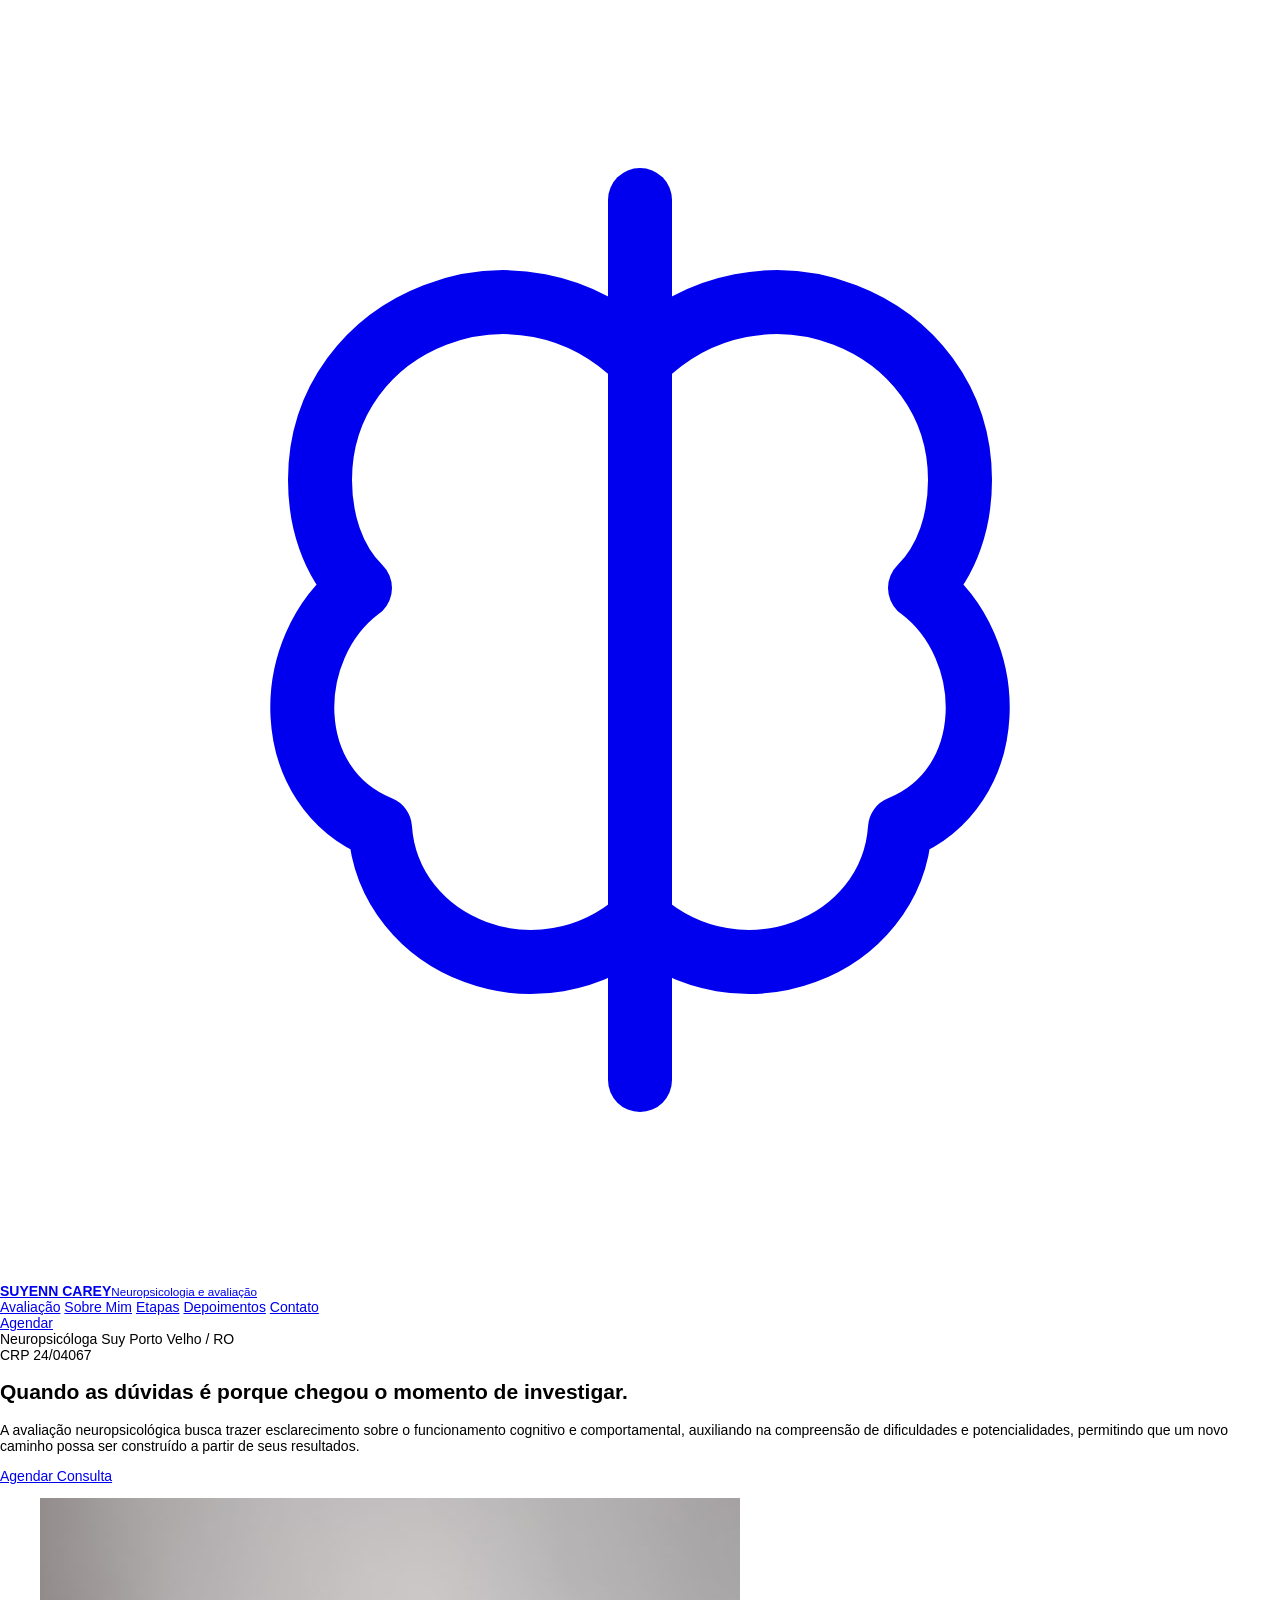
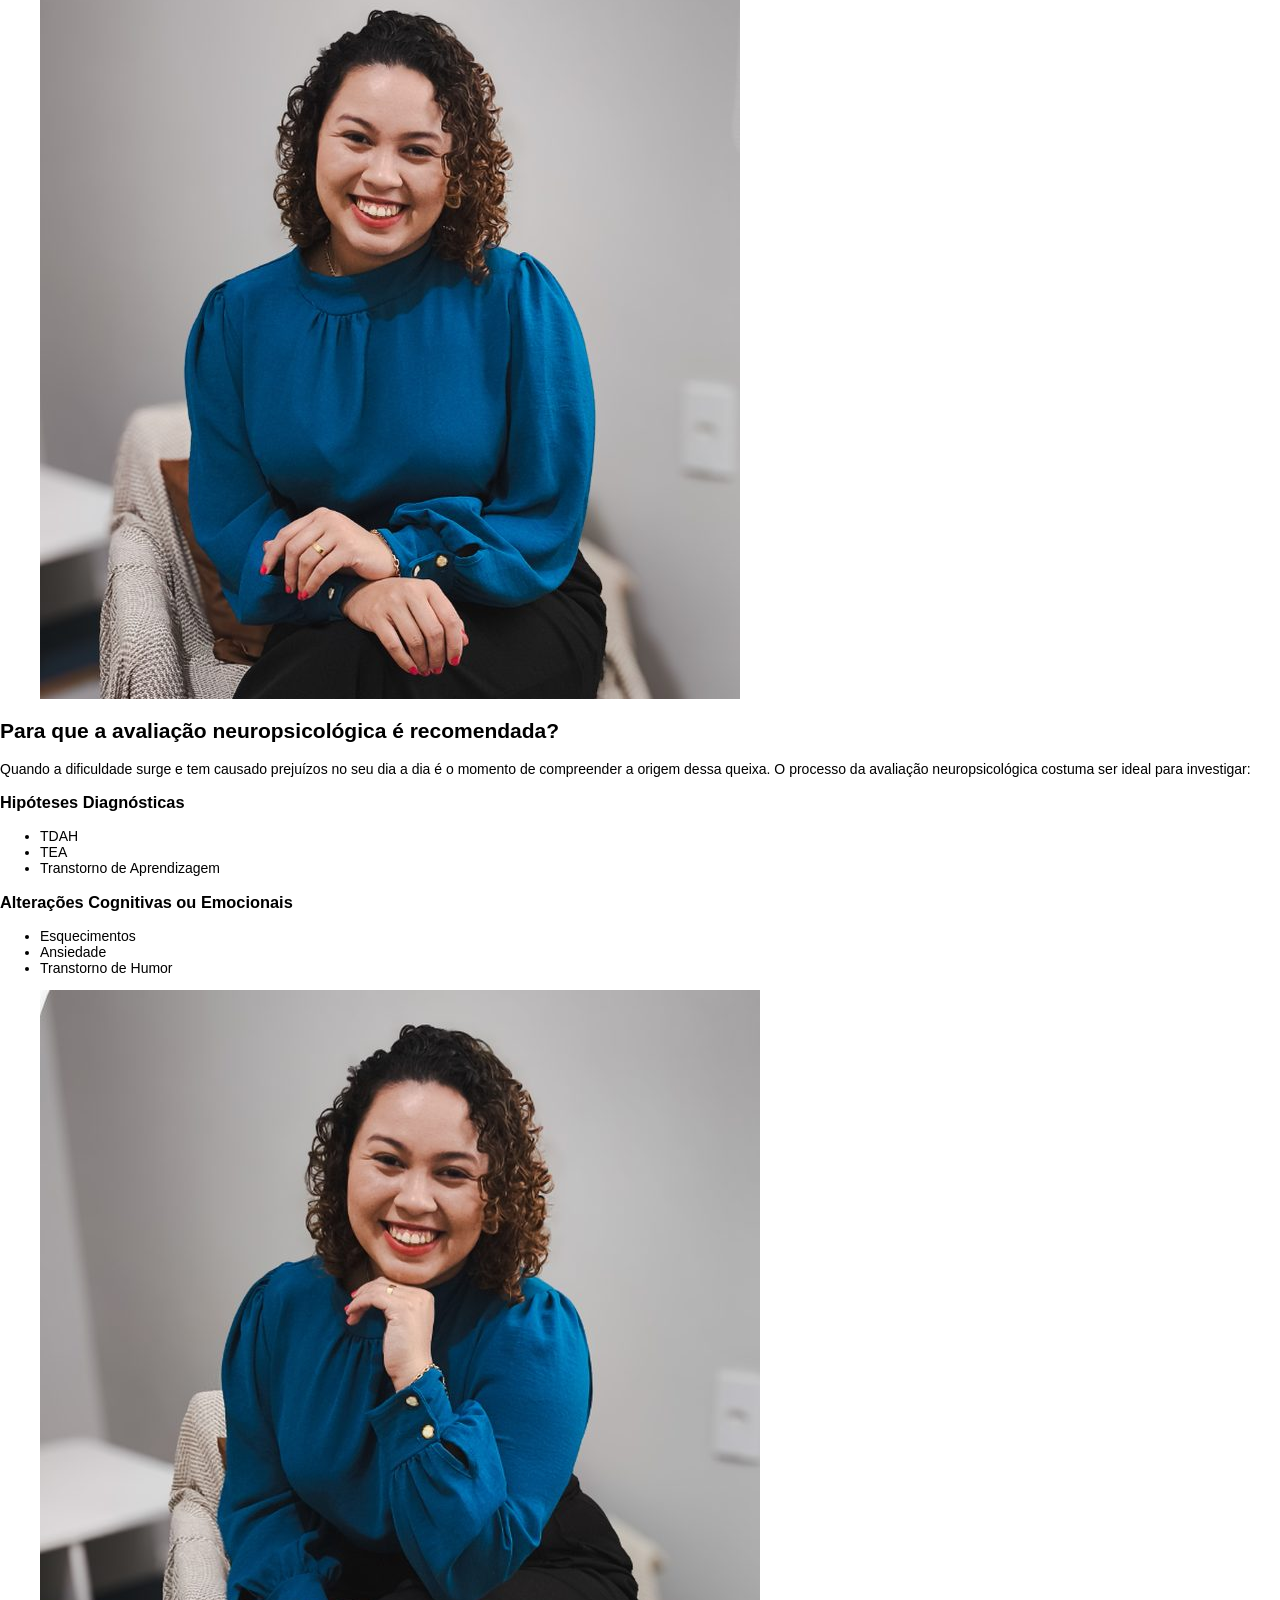
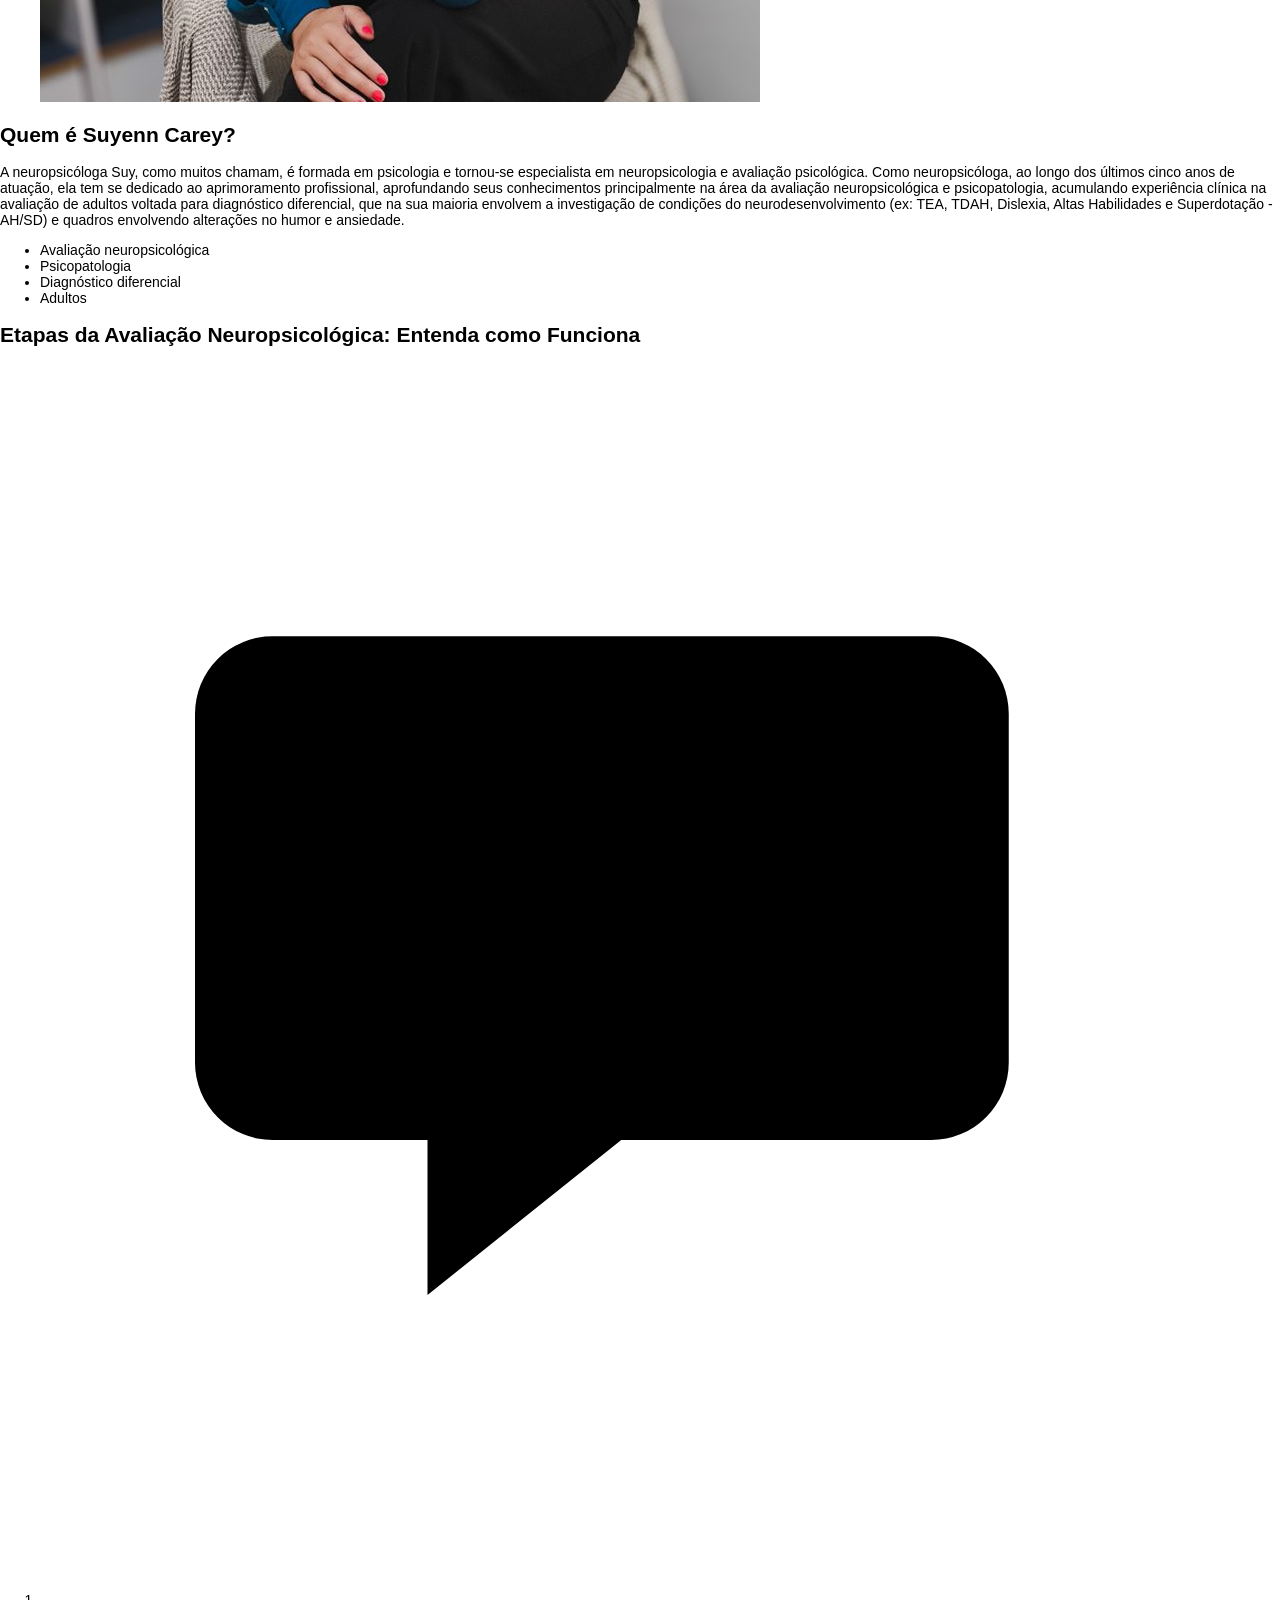
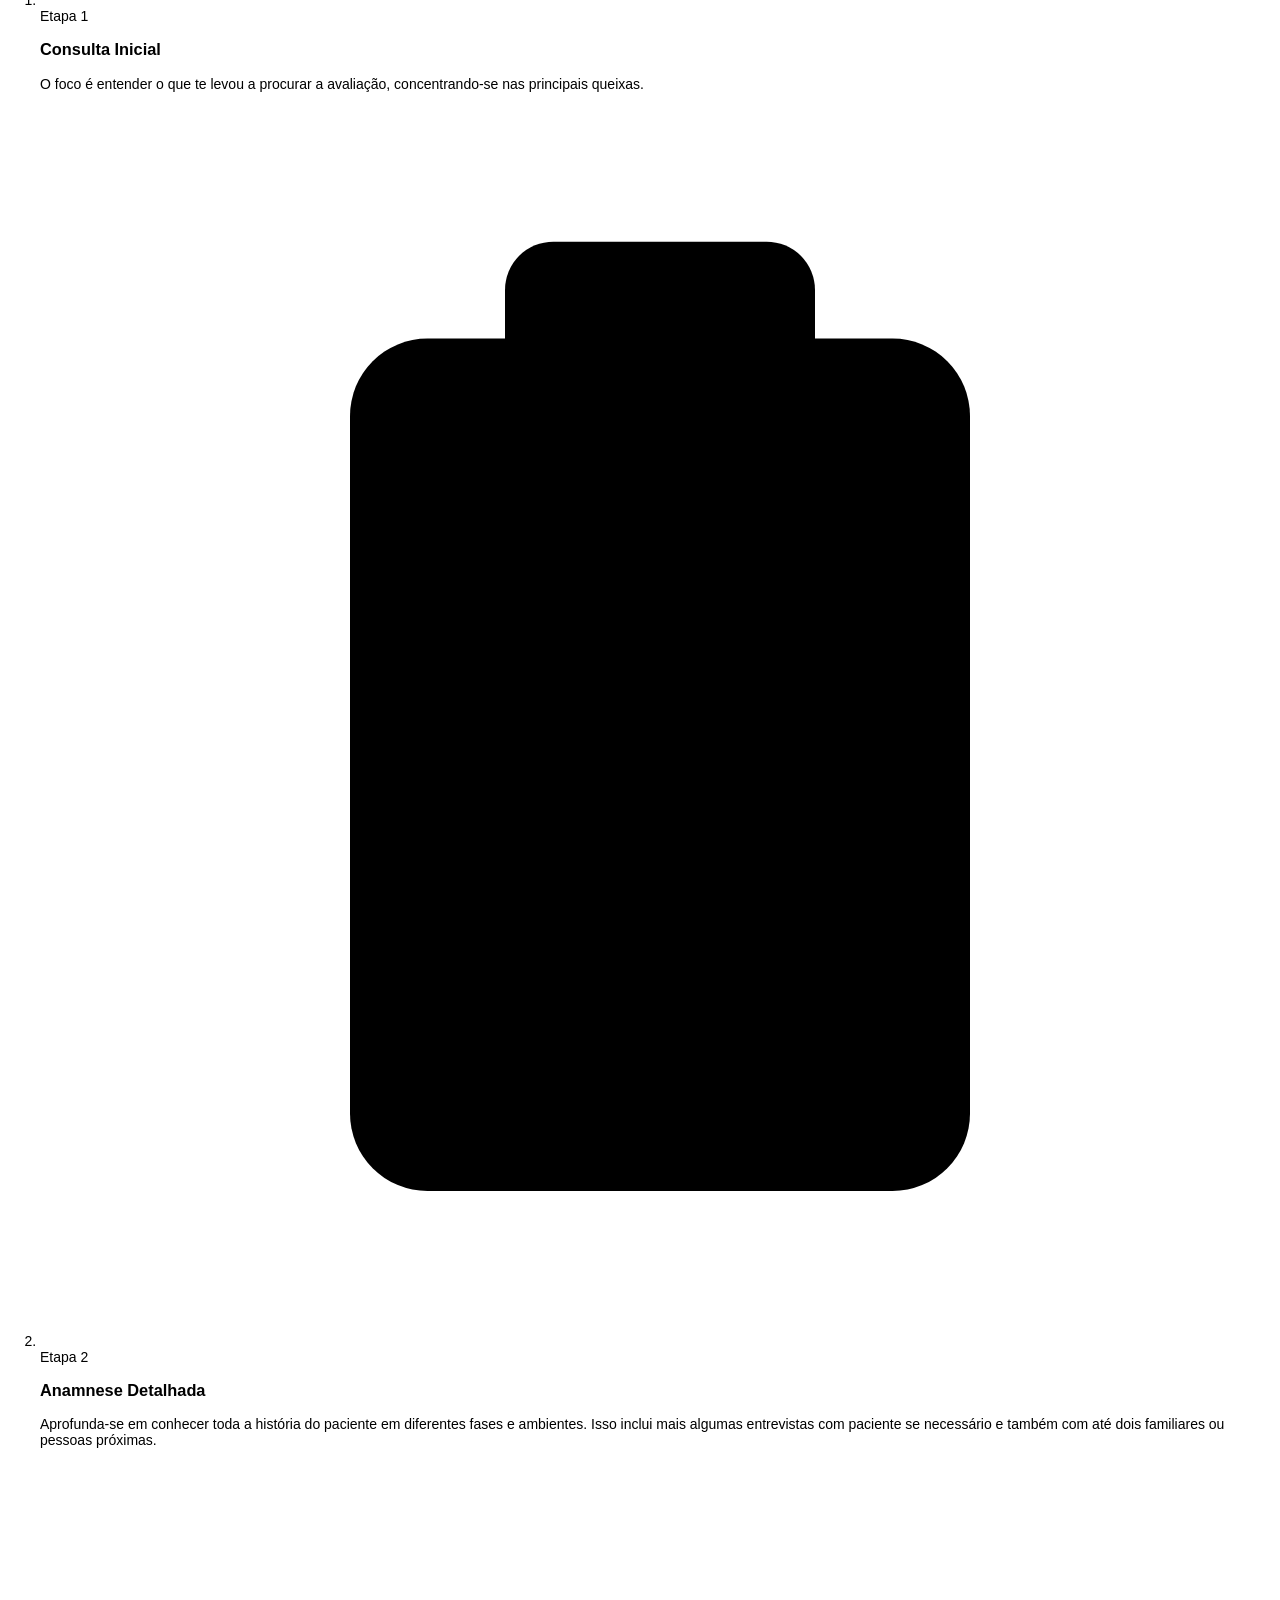
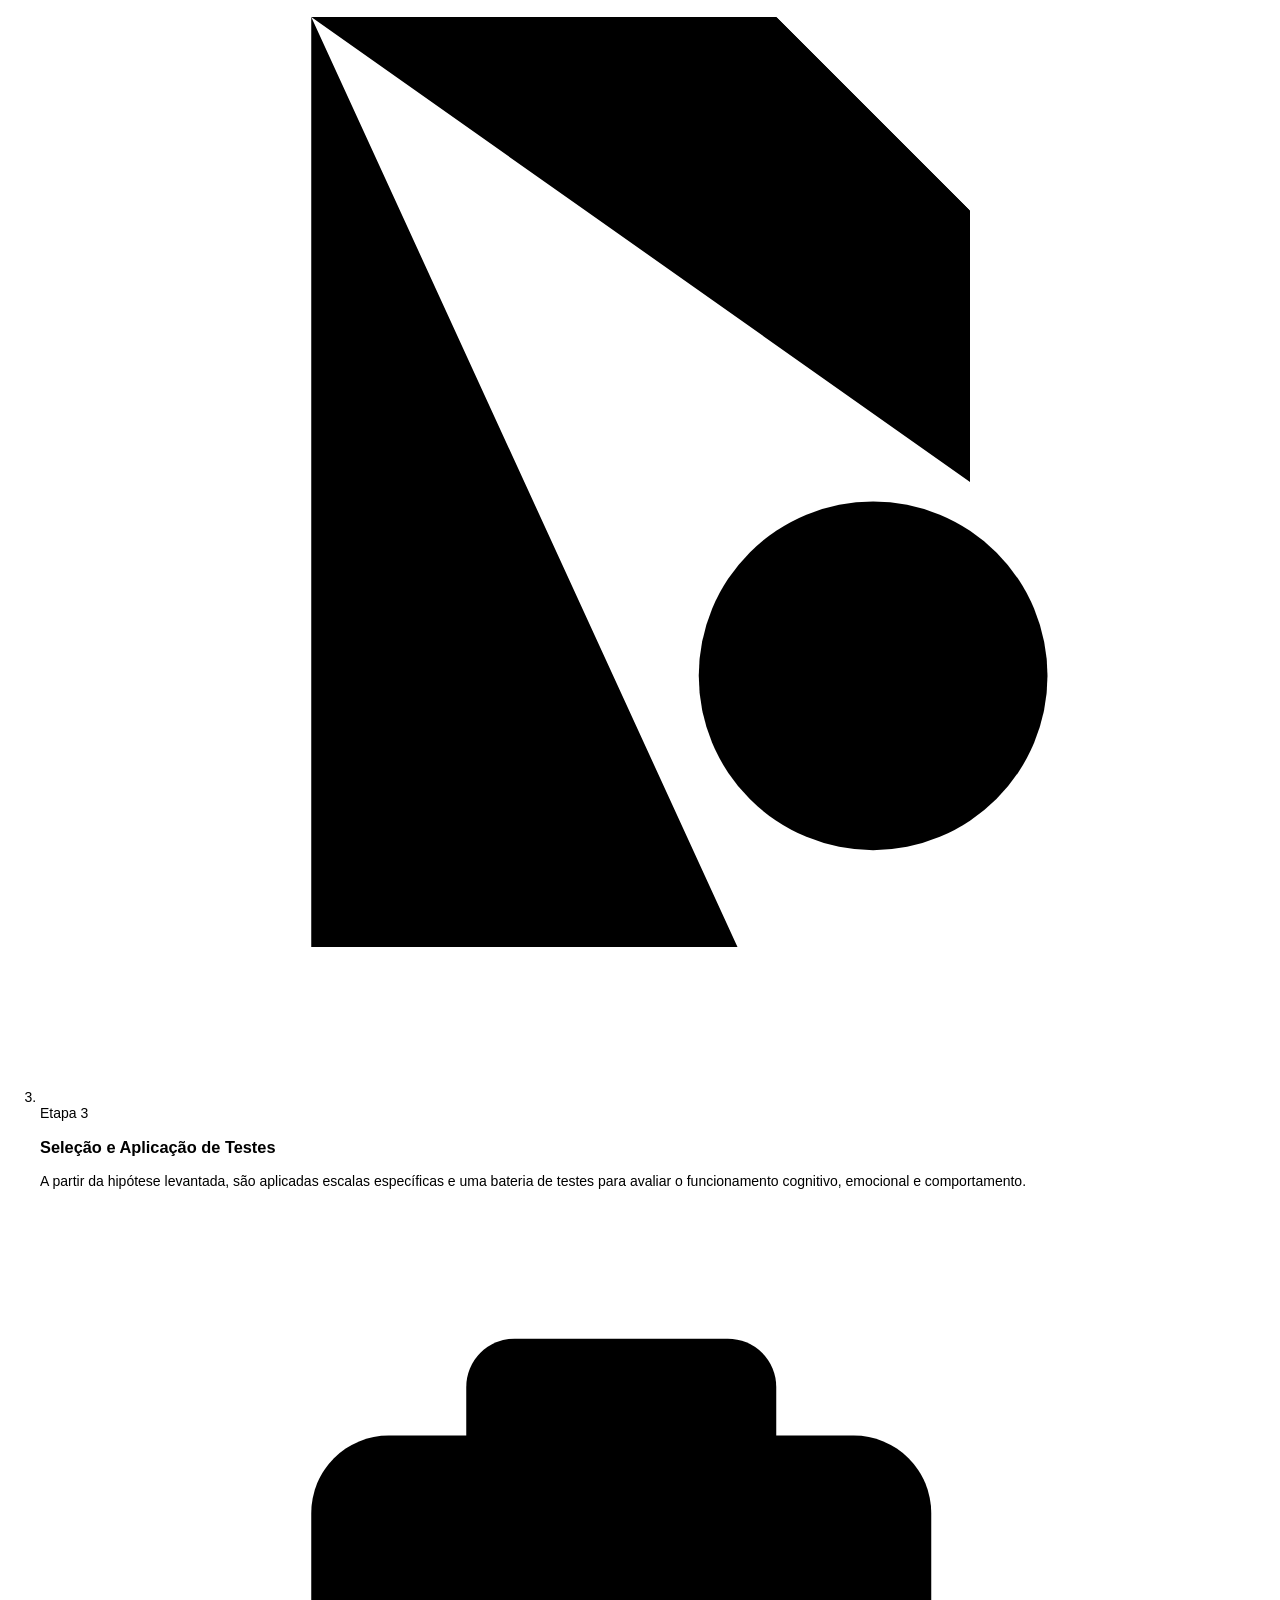
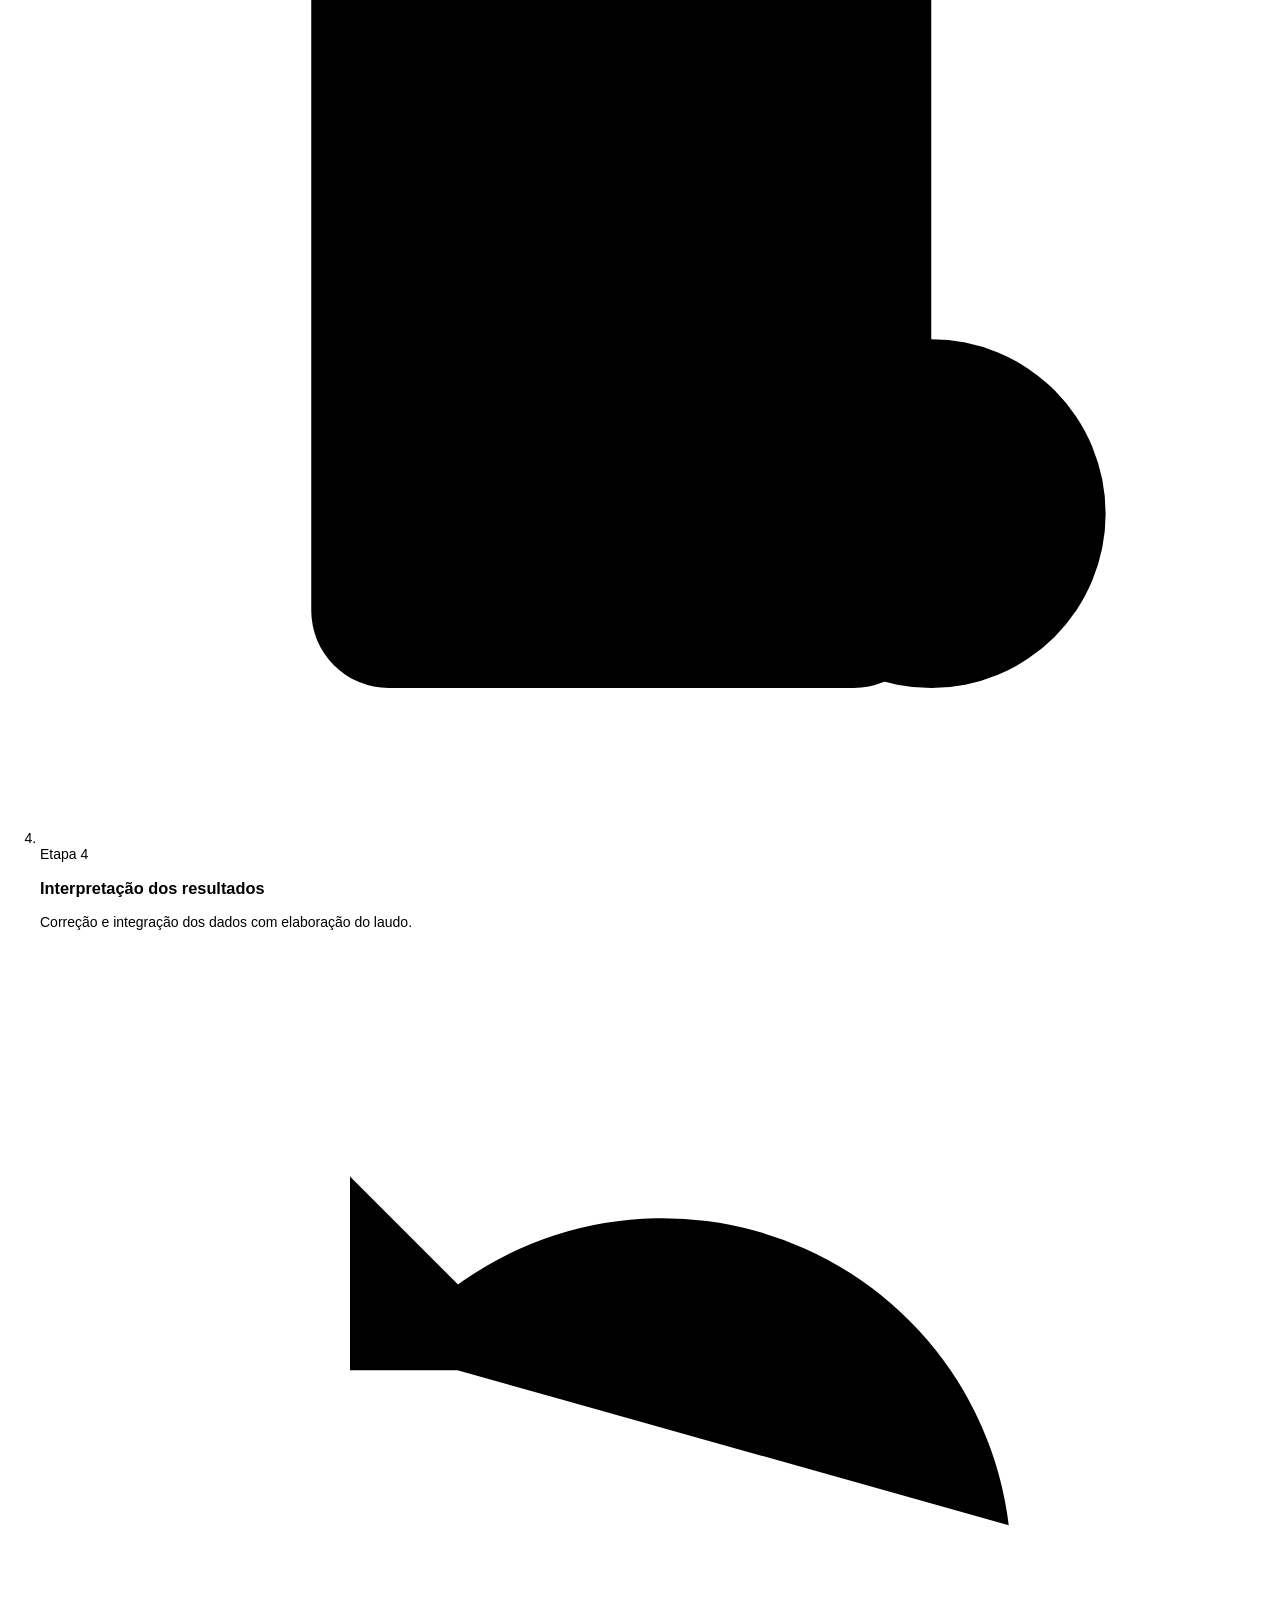
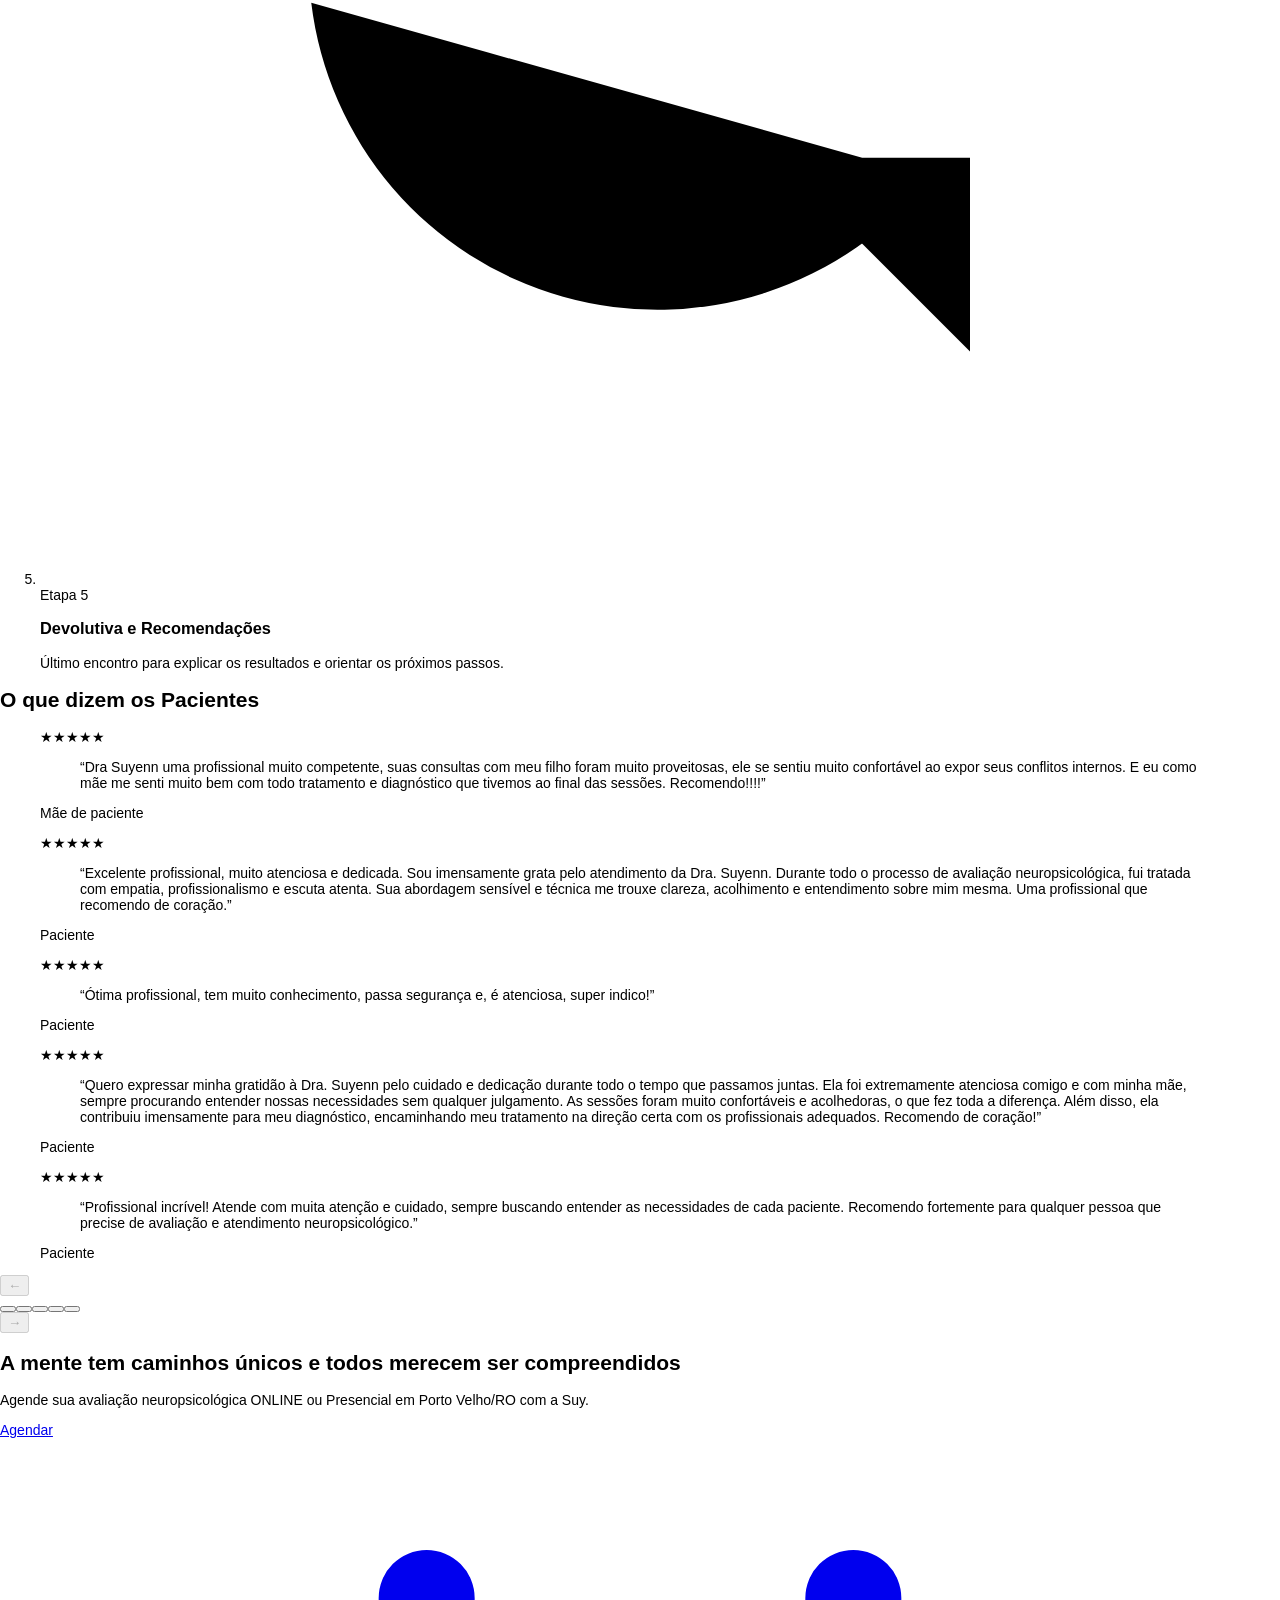
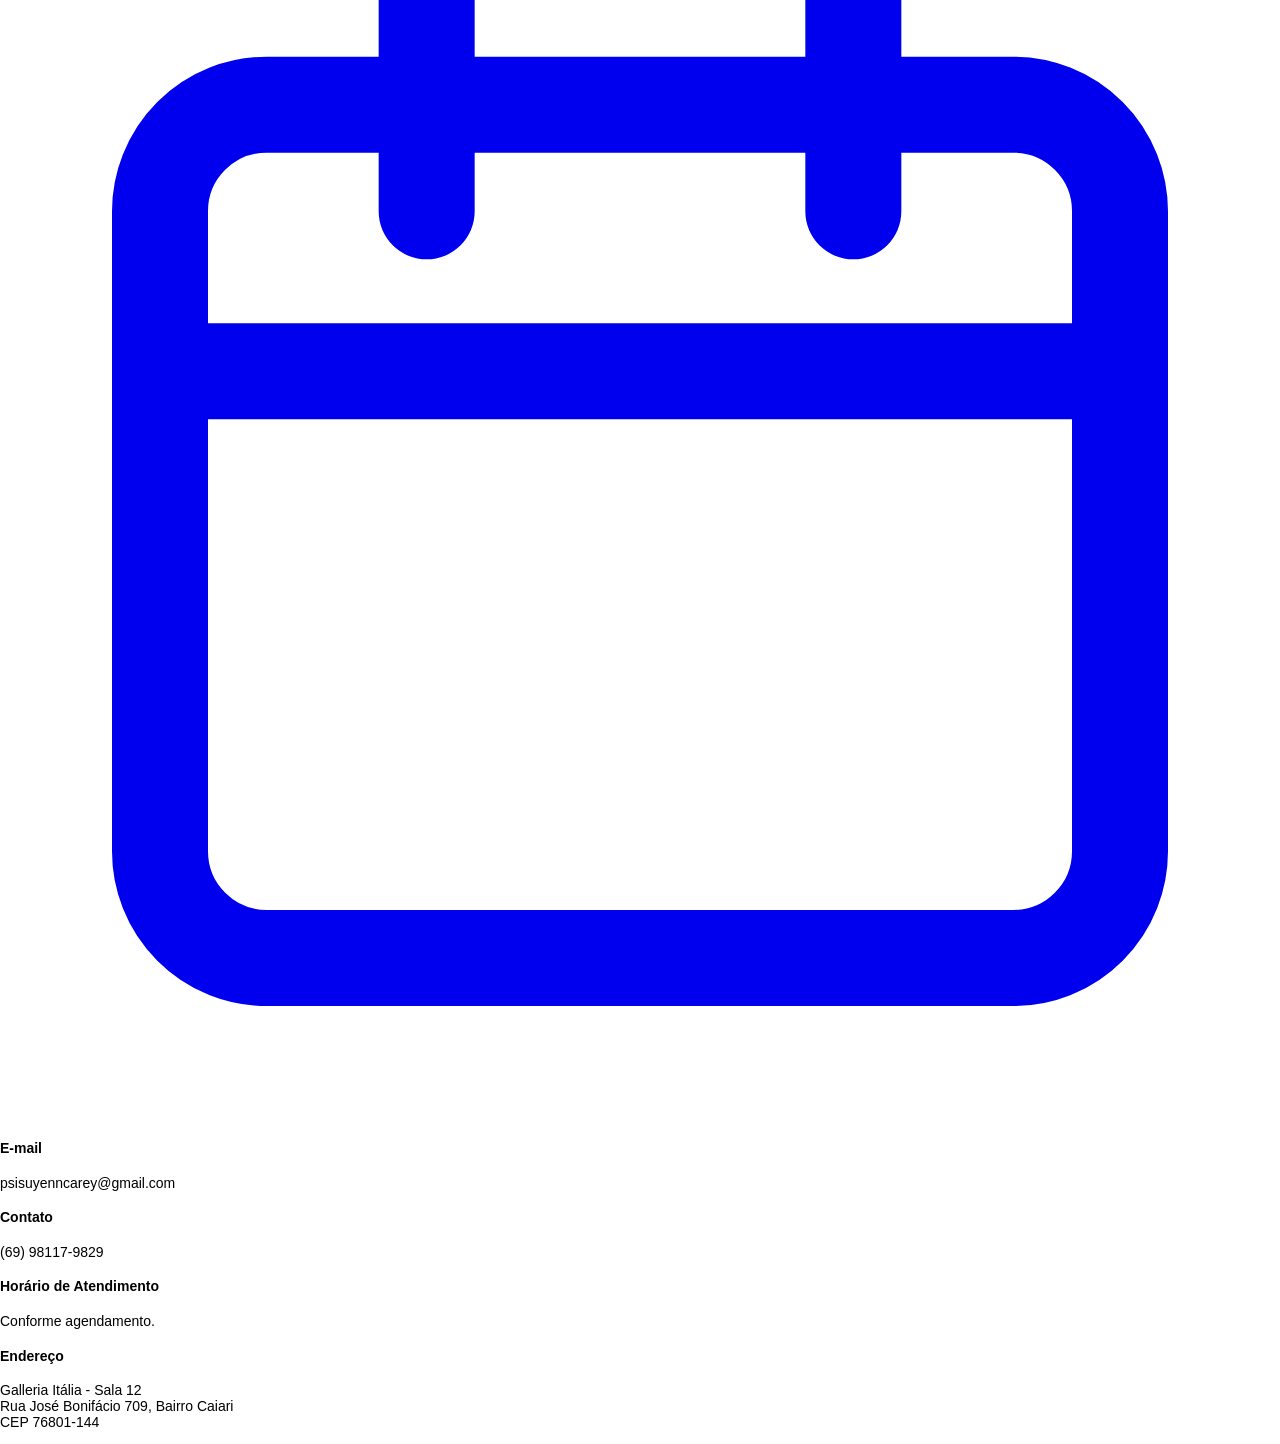
==== index.html @ 4f22e113 "agr vai" ====
<!doctype html><html><head><meta charset=utf8><meta name=viewport content="width=device-width,initial-scale=1,viewport-fit=cover"><style>:root{color-scheme:light;box-sizing:border-box;padding-top:env(safe-area-inset-top,0px);padding-bottom:env(safe-area-inset-bottom,0px)}html{scroll-padding-top:env(safe-area-inset-top,0px)}body{margin:0;padding:0;font:14px -apple-system,BlinkMacSystemFont,sans-serif;background:#fff;color:#000}img{max-width:100%}[hidden]:not([hidden=until-found i]){display:none!important}</style></head><body>
<title>Suyenn Carey Neuropsicologia</title>
<meta name="claude:viewport-fit-sides" content="cover">
<link rel="preconnect" href="https://fonts.googleapis.com">
<link rel="preconnect" href="https://fonts.gstatic.com" crossorigin>
<link href="https://fonts.googleapis.com/css2?family=Cormorant+Garamond:wght@300;400;500&family=Nunito:wght@400;600;700&display=swap" rel="stylesheet">
<link rel="stylesheet" href="style.css">

<header class="top">
  <div class="wrap">
    <a class="brand" href="#inicio" aria-label="Suyenn Carey, início">
      <svg viewBox="0 0 32 32" fill="none" stroke="currentColor" stroke-width="1.6" stroke-linecap="round" stroke-linejoin="round" aria-hidden="true"><path d="M16 5v22"/><path d="M16 9c-3-3-8-1-8 3 0 1 .3 2 1 2.700-2 1.500-2 5 .5 6 .2 3 4 4.500 6.500 2.300"/><path d="M16 9c3-3 8-1 8 3 0 1-.3 2-1 2.700 2 1.500 2 5-.5 6-.2 3-4 4.500-6.500 2.300"/></svg>
      <span><b>SUYENN CAREY</b><small>Neuropsicologia e avaliação</small></span>
    </a>
    <nav class="links" aria-label="Seções">
      <a href="#recomendada">Avaliação</a>
      <a href="#sobre">Sobre Mim</a>
      <a href="#etapas">Etapas</a>
      <a href="#depoimentos">Depoimentos</a>
      <a href="#contato">Contato</a>
    </nav>
    <a class="btn" data-whats href="#contato" target="_blank" rel="noopener">Agendar</a>
  </div>
</header>

<main>
  <section class="hero" id="inicio">
    <div class="wrap">
      <div>
        <div class="eyebrow">Neuropsicóloga Suy <i></i> Porto Velho / RO</div>
        <div class="crp">CRP 24/04067</div>
        <h1>Quando as dúvidas é porque chegou o momento de investigar.</h1>
        <p class="lead">A avaliação neuropsicológica busca trazer esclarecimento sobre o funcionamento cognitivo e comportamental, auxiliando na compreensão de dificuldades e potencialidades, permitindo que um novo caminho possa ser construído a partir de seus resultados.</p>
        <a class="btn" data-whats href="#contato" target="_blank" rel="noopener">Agendar Consulta</a>
      </div>
      <figure><img src="[data-uri]" alt="Suyenn Carey, neuropsicóloga, sorrindo sentada em uma poltrona" width="700" height="801"></figure>
    </div>
  </section>

  <section class="band rec" id="recomendada">
    <div class="wrap">
      <h2 class="sec-title">Para que a avaliação neuropsicológica é recomendada?</h2>
      <p class="sec-sub">Quando a dificuldade surge e tem causado prejuízos no seu dia a dia é o momento de compreender a origem dessa queixa. O processo da avaliação neuropsicológica costuma ser ideal para investigar:</p>
      <div class="groups">
        <div class="group">
          <h3>Hipóteses Diagnósticas</h3>
          <ul class="chips"><li>TDAH</li><li>TEA</li><li>Transtorno de Aprendizagem</li></ul>
        </div>
        <div class="group">
          <h3>Alterações Cognitivas ou Emocionais</h3>
          <ul class="chips"><li>Esquecimentos</li><li>Ansiedade</li><li>Transtorno de Humor</li></ul>
        </div>
      </div>
    </div>
  </section>

  <section class="band sobre" id="sobre">
    <div class="wrap">
      <figure><img src="[data-uri]" alt="Suyenn Carey sentada, com a mão apoiada no queixo" width="720" height="712" loading="lazy"></figure>
      <div>
        <h2>Quem é Suyenn Carey?</h2>
        <p>A neuropsicóloga Suy, como muitos chamam, é formada em psicologia e tornou-se especialista em neuropsicologia e avaliação psicológica. Como neuropsicóloga, ao longo dos últimos cinco anos de atuação, ela tem se dedicado ao aprimoramento profissional, aprofundando seus conhecimentos principalmente na área da avaliação neuropsicológica e psicopatologia, acumulando experiência clínica na avaliação de adultos voltada para diagnóstico diferencial, que na sua maioria envolvem a investigação de condições do neurodesenvolvimento (ex: TEA, TDAH, Dislexia, Altas Habilidades e Superdotação - AH/SD) e quadros envolvendo alterações no humor e ansiedade.</p>
        <ul class="tags" aria-label="Áreas de atuação"><li>Avaliação neuropsicológica</li><li>Psicopatologia</li><li>Diagnóstico diferencial</li><li>Adultos</li></ul>
      </div>
    </div>
  </section>

  <section class="band etapas" id="etapas">
    <div class="wrap center">
      <h2 class="sec-title">Etapas da Avaliação Neuropsicológica: Entenda como Funciona</h2>
      <ol class="steps">
        <li class="step"><div class="tile"><svg viewBox="0 0 64 64" aria-hidden="true"><path d="M8 14h34a4 4 0 0 1 4 4v18a4 4 0 0 1-4 4H26l-10 8v-8H8a4 4 0 0 1-4-4V18a4 4 0 0 1 4-4z" transform="translate(4 0)"/><path d="M20 24h22M20 31h14"/></svg></div><span class="n">Etapa 1</span><h3>Consulta Inicial</h3><p>O foco é entender o que te levou a procurar a avaliação, concentrando-se nas principais queixas.</p></li>
        <li class="step"><div class="tile"><svg viewBox="0 0 64 64" aria-hidden="true"><rect x="16" y="12" width="32" height="44" rx="4"/><rect x="24" y="7" width="16" height="9" rx="2.500"/><path d="M32 24v10M27 29h10M22 43h20M22 49h13"/></svg></div><span class="n">Etapa 2</span><h3>Anamnese Detalhada</h3><p>Aprofunda-se em conhecer toda a história do paciente em diferentes fases e ambientes. Isso inclui mais algumas entrevistas com paciente se necessário e também com até dois familiares ou pessoas próximas.</p></li>
        <li class="step"><div class="tile"><svg viewBox="0 0 64 64" aria-hidden="true"><path d="M14 8h24l10 10v14M14 8v48h22"/><path d="M38 8v10h10M21 22h8M21 31h6M21 40h6"/><circle cx="43" cy="42" r="9"/><path d="M39 42l3 3 5-6M50 49l7 7"/></svg></div><span class="n">Etapa 3</span><h3>Seleção e Aplicação de Testes</h3><p>A partir da hipótese levantada, são aplicadas escalas específicas e uma bateria de testes para avaliar o funcionamento cognitivo, emocional e comportamento.</p></li>
        <li class="step"><div class="tile"><svg viewBox="0 0 64 64" aria-hidden="true"><rect x="14" y="12" width="32" height="44" rx="4"/><rect x="22" y="7" width="16" height="9" rx="2.500"/><path d="M21 27h18M21 34h18M21 41h9"/><circle cx="46" cy="47" r="9" style="fill: var(--bg)"/><path d="M42 47l3 3 5-6"/></svg></div><span class="n">Etapa 4</span><h3>Interpretação dos resultados</h3><p>Correção e integração dos dados com elaboração do laudo.</p></li>
        <li class="step"><div class="tile"><svg viewBox="0 0 64 64" aria-hidden="true"><path d="M50 30a18 18 0 0 0-32-9M16 12v10h10M14 34a18 18 0 0 0 32 9M48 52V42H38"/></svg></div><span class="n">Etapa 5</span><h3>Devolutiva e Recomendações</h3><p>Último encontro para explicar os resultados e orientar os próximos passos.</p></li>
      </ol>
    </div>
  </section>

  <section class="band dep" id="depoimentos">
    <div class="wrap center">
      <h2 class="sec-title">O que dizem os Pacientes</h2>
      <div class="viewport"><div class="quotes" id="quotes" tabindex="0" aria-label="Depoimentos, deslize para o lado">
        <figure class="card"><div class="stars" aria-label="5 estrelas">★★★★★</div><blockquote>“Dra Suyenn uma profissional muito competente, suas consultas com meu filho foram muito proveitosas, ele se sentiu muito confortável ao expor seus conflitos internos. E eu como mãe me senti muito bem com todo tratamento e diagnóstico que tivemos ao final das sessões. Recomendo!!!!”</blockquote><footer>Mãe de paciente</footer></figure>
        <figure class="card"><div class="stars" aria-label="5 estrelas">★★★★★</div><blockquote>“Excelente profissional, muito atenciosa e dedicada. Sou imensamente grata pelo atendimento da Dra. Suyenn. Durante todo o processo de avaliação neuropsicológica, fui tratada com empatia, profissionalismo e escuta atenta. Sua abordagem sensível e técnica me trouxe clareza, acolhimento e entendimento sobre mim mesma. Uma profissional que recomendo de coração.”</blockquote><footer>Paciente</footer></figure>
        <figure class="card"><div class="stars" aria-label="5 estrelas">★★★★★</div><blockquote>“Ótima profissional, tem muito conhecimento, passa segurança e, é atenciosa, super indico!”</blockquote><footer>Paciente</footer></figure>
        <figure class="card"><div class="stars" aria-label="5 estrelas">★★★★★</div><blockquote>“Quero expressar minha gratidão à Dra. Suyenn pelo cuidado e dedicação durante todo o tempo que passamos juntas. Ela foi extremamente atenciosa comigo e com minha mãe, sempre procurando entender nossas necessidades sem qualquer julgamento. As sessões foram muito confortáveis e acolhedoras, o que fez toda a diferença. Além disso, ela contribuiu imensamente para meu diagnóstico, encaminhando meu tratamento na direção certa com os profissionais adequados. Recomendo de coração!”</blockquote><footer>Paciente</footer></figure>
        <figure class="card"><div class="stars" aria-label="5 estrelas">★★★★★</div><blockquote>“Profissional incrível! Atende com muita atenção e cuidado, sempre buscando entender as necessidades de cada paciente. Recomendo fortemente para qualquer pessoa que precise de avaliação e atendimento neuropsicológico.”</blockquote><footer>Paciente</footer></figure>
      </div>
      </div>
      <div class="nav">
        <button class="arrow" id="qPrev" type="button" aria-label="Depoimento anterior">&larr;</button>
        <div class="dots" id="qDots"></div>
        <button class="arrow" id="qNext" type="button" aria-label="Próximo depoimento">&rarr;</button>
      </div>
    </div>
  </section>

  <section class="cta" id="contato">
    <div class="wrap">
      <h2>A mente tem caminhos únicos e todos merecem ser compreendidos</h2>
      <p class="sub">Agende sua avaliação neuropsicológica ONLINE ou Presencial em Porto Velho/RO com a Suy.</p>
      <a class="btn big" data-whats href="#contato" target="_blank" rel="noopener">Agendar
        <svg viewBox="0 0 24 24" fill="none" stroke="currentColor" stroke-width="1.8" stroke-linecap="round" stroke-linejoin="round" aria-hidden="true"><rect x="3" y="5" width="18" height="16" rx="2"/><path d="M3 10h18M8 3v4M16 3v4"/></svg>
      </a>
      <footer class="foot">
        <div class="cols">
          <div><h4>E-mail</h4><p>psisuyenncarey@gmail.com</p></div>
          <div><h4>Contato</h4><p>(69) 98117-9829</p></div>
          <div><h4>Horário de Atendimento</h4><p>Conforme agendamento.</p></div>
          <div><h4>Endereço</h4><p>Galleria Itália - Sala 12<br>Rua José Bonifácio 709, Bairro Caiari<br>CEP 76801-144</p></div>
        </div>
      </footer>
    </div>
  </section>
</main>

<script>
(function () {

  var q = document.getElementById('quotes');
  if (q) {
    var cards = q.querySelectorAll('.card'), dots = document.getElementById('qDots');
    var prev = document.getElementById('qPrev'), next = document.getElementById('qNext');
    cards.forEach(function (c, i) {
      var d = document.createElement('button'); d.type = 'button'; d.setAttribute('aria-label', 'Ir ao depoimento ' + (i + 1));
      d.addEventListener('click', function () { q.scrollTo({ left: c.offsetLeft - q.offsetLeft, behavior: 'smooth' }); });
      dots.appendChild(d);
    });
    function step() { return cards[0].getBoundingClientRect().width + parseFloat(getComputedStyle(q).columnGap || 24); }
    function sync() {
      var max = q.scrollWidth - q.clientWidth, x = q.scrollLeft, idx = 0, best = 1e9;
      cards.forEach(function (c, i) { var dist = Math.abs(c.offsetLeft - q.offsetLeft - x); if (dist < best) { best = dist; idx = i; } });
      if (x >= max - 4) idx = cards.length - 1;
      dots.querySelectorAll('button').forEach(function (d, i) { d.setAttribute('aria-current', i === idx); });
      prev.disabled = x <= 4; next.disabled = x >= max - 4;
    }
    prev.addEventListener('click', function () { q.scrollBy({ left: -step(), behavior: 'smooth' }); });
    next.addEventListener('click', function () { q.scrollBy({ left: step(), behavior: 'smooth' }); });
    q.addEventListener('scroll', function () { window.requestAnimationFrame(sync); }, { passive: true });
    window.addEventListener('resize', sync);
    sync();
  }
  var whatsapp = '5569981179829'; /* só números: 55 + DDD + número */
  var msg = encodeURIComponent('Olá, Suyenn! Gostaria de agendar uma avaliação neuropsicológica.');
  document.querySelectorAll('[data-whats]').forEach(function (a) {
    a.href = 'https://wa.me/' + whatsapp + '?text=' + msg;
  });
})();
</script>

</body></html>
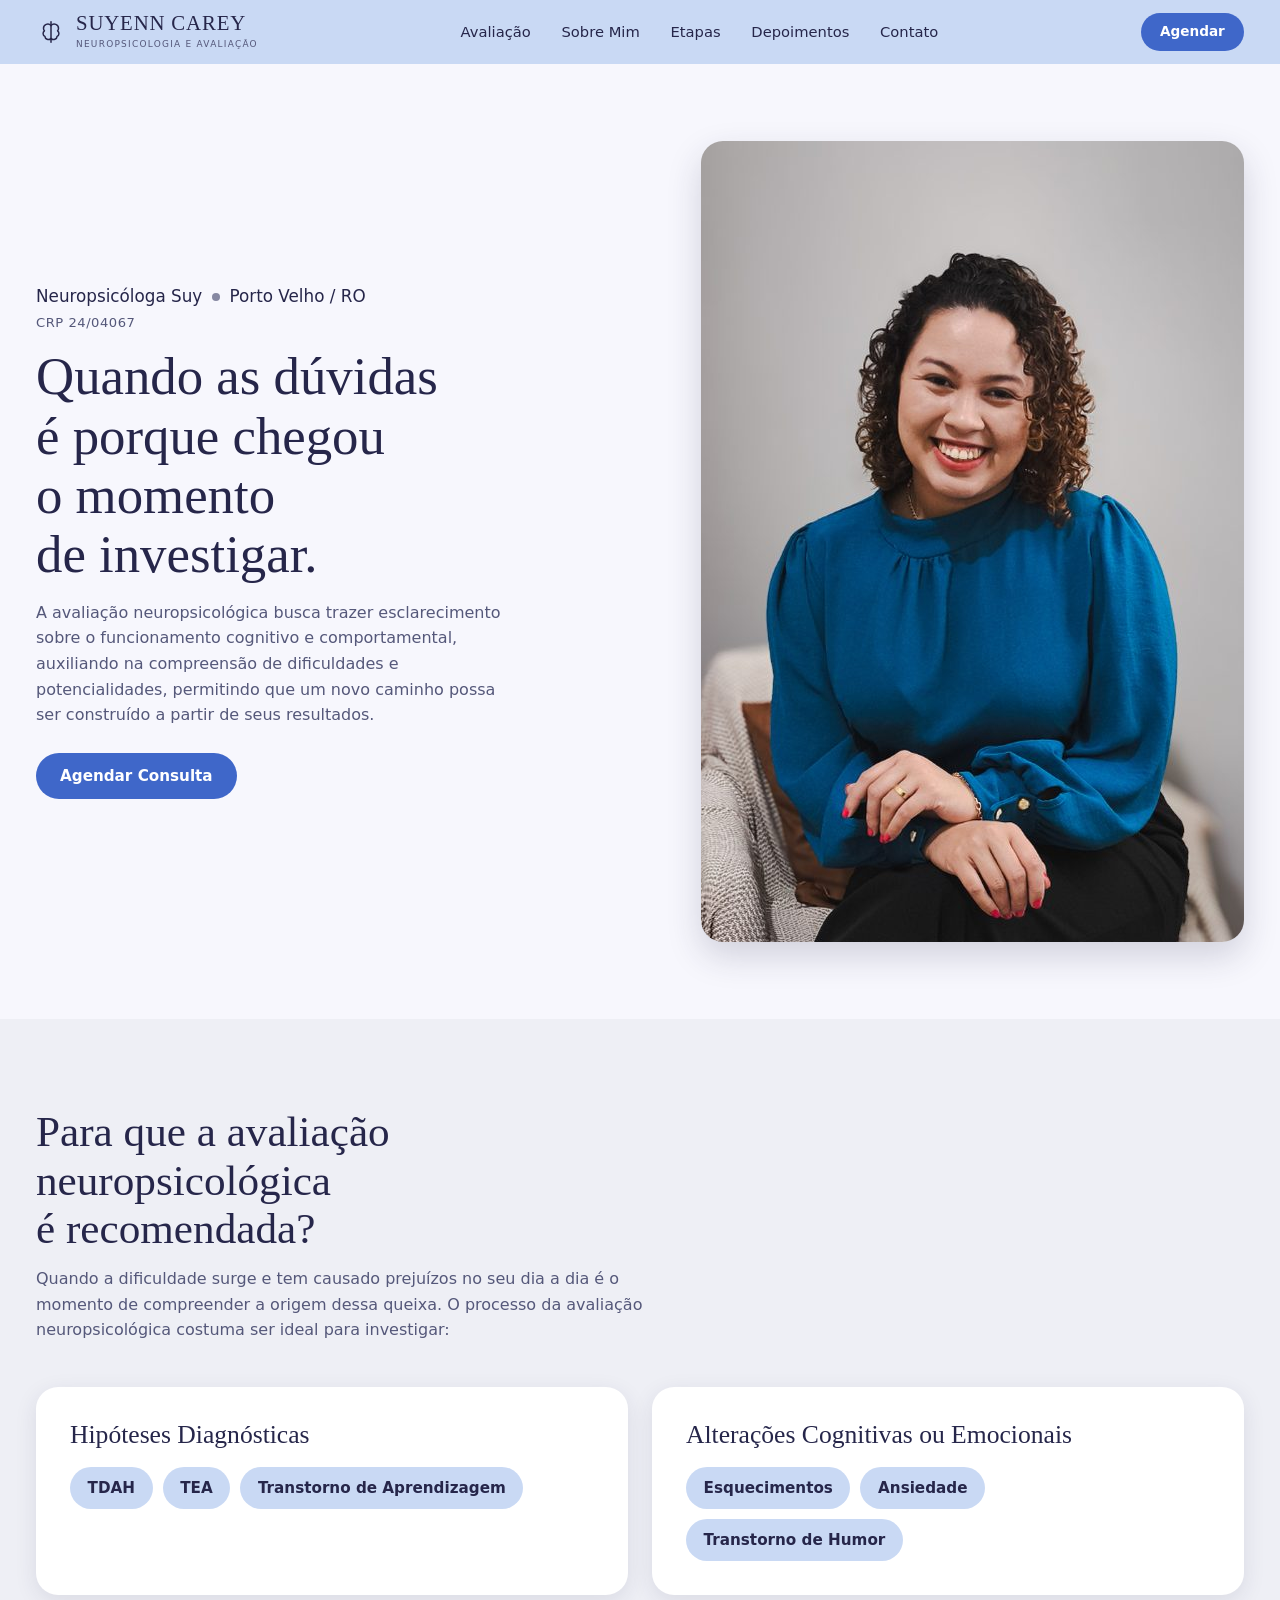
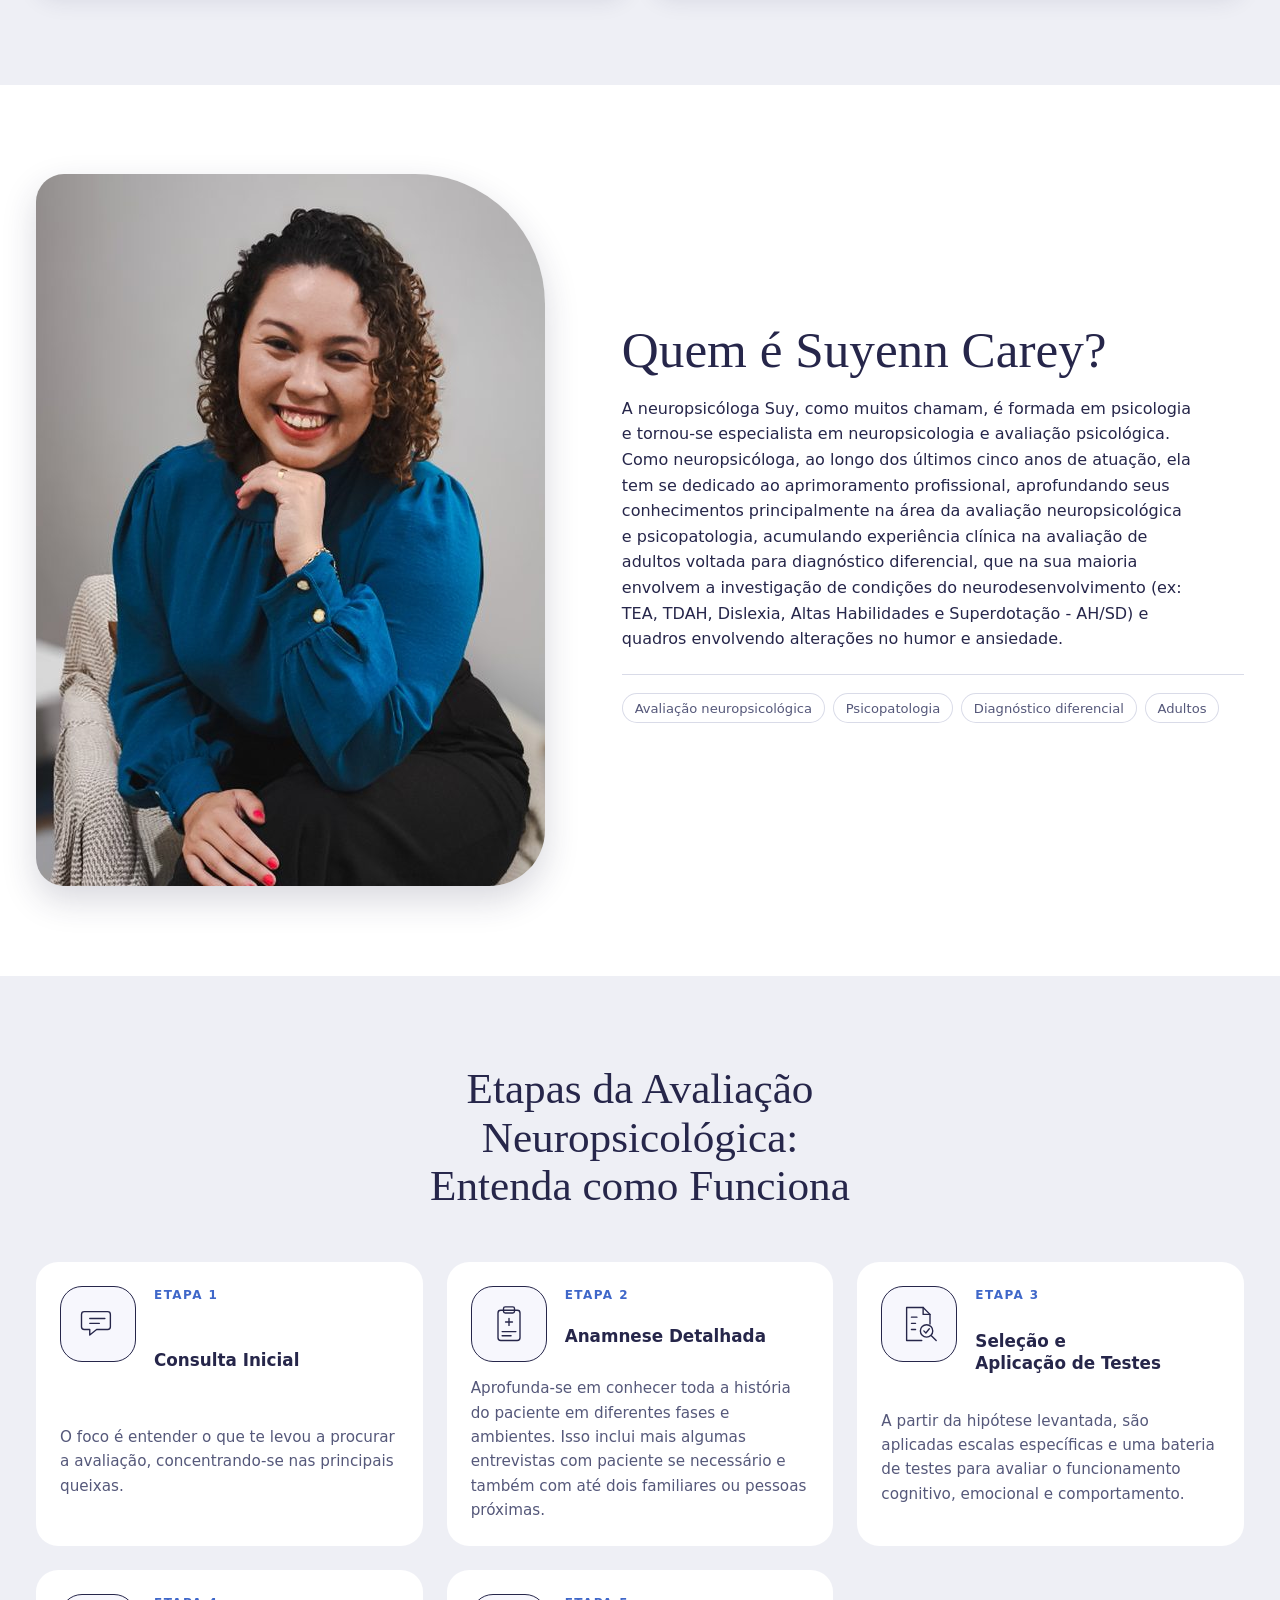
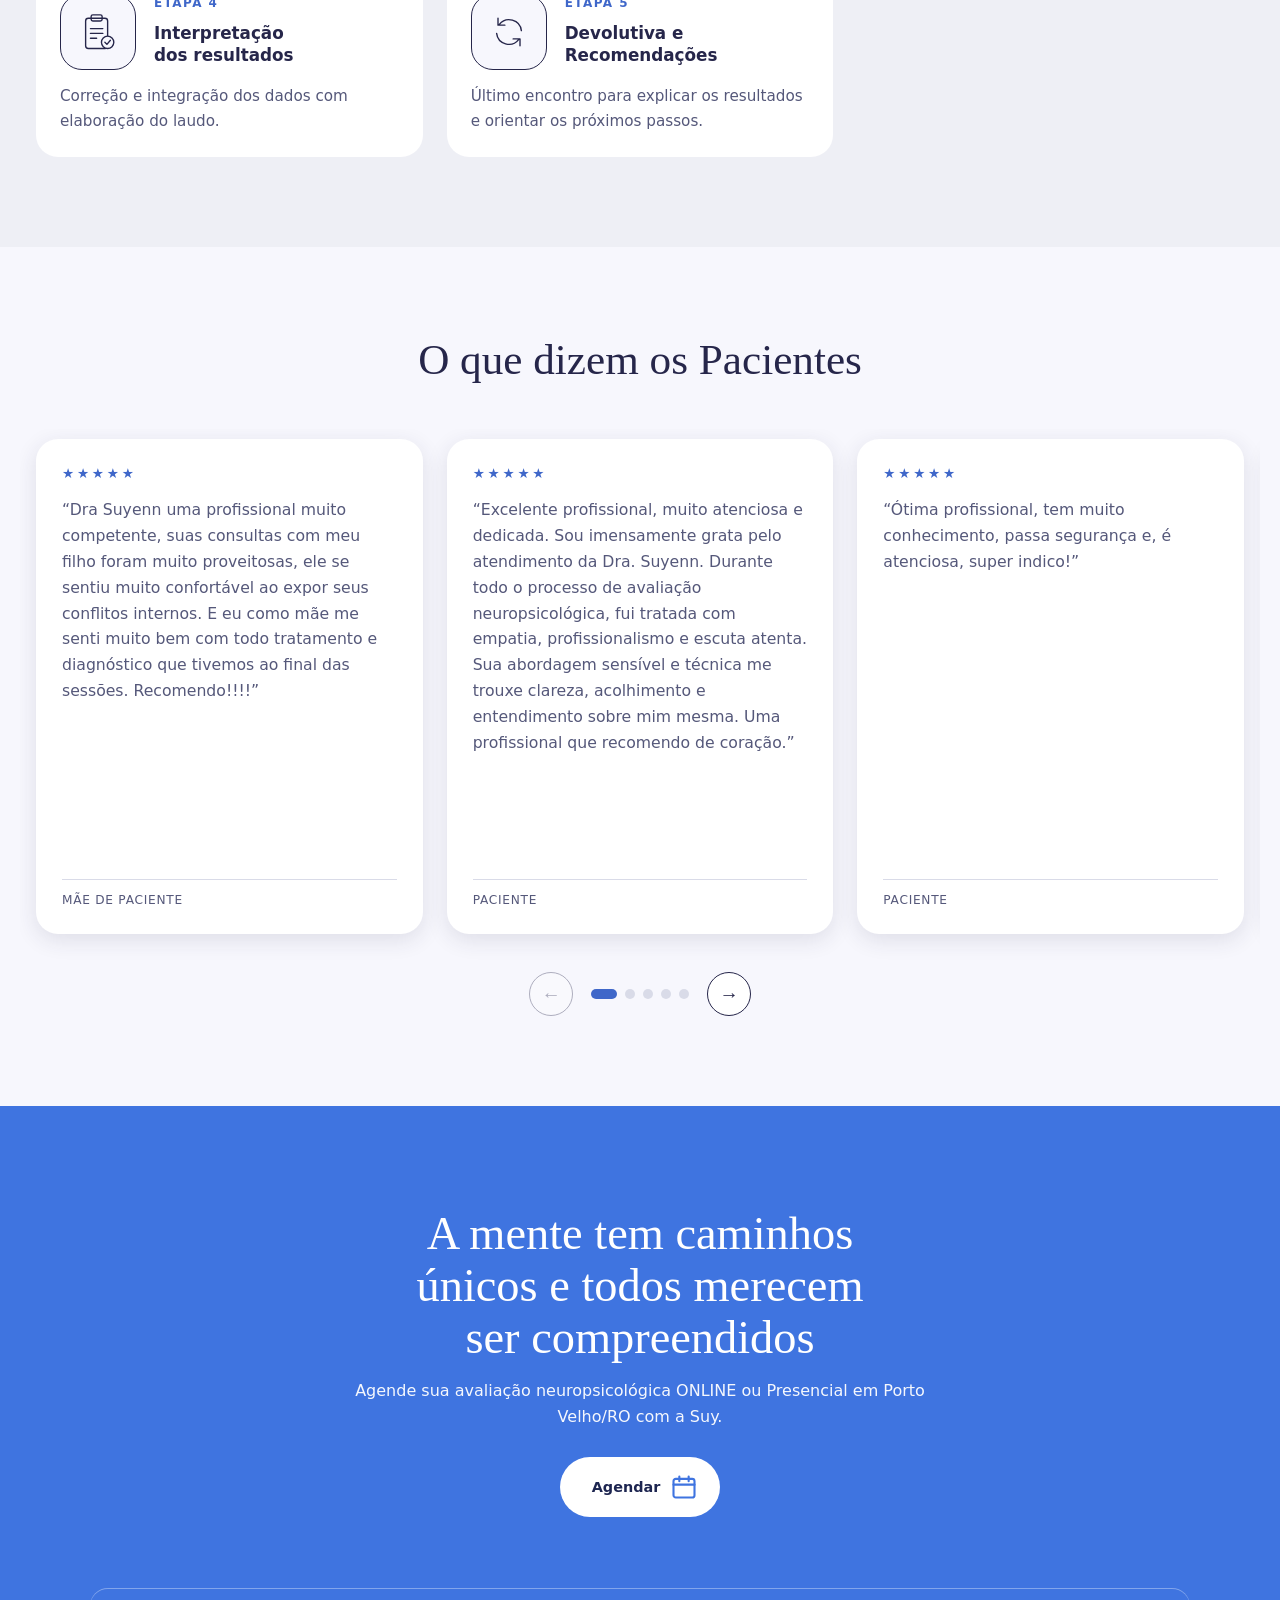
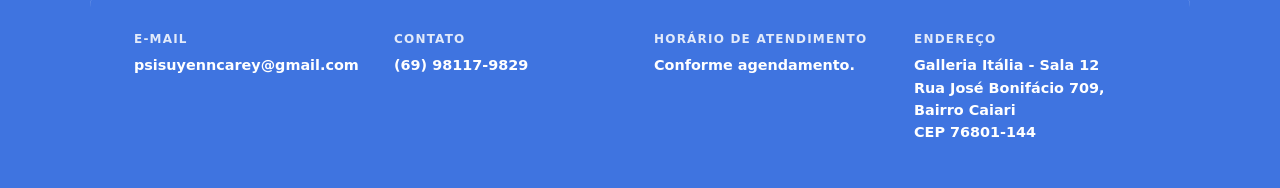
==== commit ff598c51: "agr vai2" ====
--- a/index.html
+++ b/index.html
@@ -4,7 +4,7 @@
 <link rel="preconnect" href="https://fonts.googleapis.com">
 <link rel="preconnect" href="https://fonts.gstatic.com" crossorigin>
 <link href="https://fonts.googleapis.com/css2?family=Cormorant+Garamond:wght@300;400;500&family=Nunito:wght@400;600;700&display=swap" rel="stylesheet">
-<link rel="stylesheet" href="style.css">
+<link rel="stylesheet" href="Style.css">
 
 <header class="top">
   <div class="wrap">
--- a/Style.css
+++ b/Style.css
@@ -0,0 +1,164 @@
+/* Layout: one-page clinic site, sections in the order of the client PDF: hero, indications, bio, steps, testimonials, contact. */
+:root {
+  --bg: #f7f7fd;          /* hero ground */
+  --bar: #c9d9f4;         /* header band */
+  --ink: #26264a;         /* text, line icons */
+  --soft: #55587a;        /* secondary text */
+  --accent: #3f67c9;      /* buttons, stars */
+  --on-accent: #ffffff;
+  --band: #eeeff5;        /* grey sections */
+  --surface: #ffffff;     /* cards, icon tiles */
+  --line: #d9dbe8;
+  --on-band: #ffffff;
+  --on-band-soft: #e8eefb;
+  --cta: #3f74e0;         /* appointment band */
+  --foot: #3f74e0;        /* footer card */
+  --on-dark: #ffffff;
+  --pin: #e5484d;         /* map destination marker */
+  --m-road: #ffffff;
+  --m-block: #dde2f0;
+  --m-park: #cfe3d2;
+  --m-water: #b9d2f0;
+  --shadow: 0 14px 34px rgba(38, 38, 74, .18);
+  --f-display: "Rossanova Personal Use Light", "Rossanova", "Cormorant Garamond", Georgia, "Times New Roman", serif;
+  --f-body: "Nunito", system-ui, -apple-system, "Segoe UI", sans-serif;
+}
+
+*, *::before, *::after { box-sizing: border-box; }
+html { scroll-behavior: smooth; }
+body { background: var(--bg); color: var(--ink); font-family: var(--f-body); font-size: 16px; line-height: 1.6; }
+body::before { content: ""; position: fixed; inset: 0 0 auto; height: env(safe-area-inset-top, 0px); z-index: 30; background: var(--bar); }
+img { display: block; max-width: 100%; }
+h1, h2, h3, p { margin: 0; }
+h1, h2, h3 { font-family: var(--f-display); font-weight: 400; text-wrap: balance; line-height: 1.12; }
+a { color: inherit; }
+:focus-visible { outline: 3px solid var(--accent); outline-offset: 3px; border-radius: 6px; }
+section[id] { scroll-margin-top: 72px; }
+
+.wrap {
+  width: 100%; max-width: 1240px; margin-inline: auto;
+  padding-left: max(16px, env(safe-area-inset-left, 0px));
+  padding-right: max(16px, env(safe-area-inset-right, 0px));
+}
+.band { padding-block: clamp(48px, 7vw, 96px); }
+
+/* buttons */
+.btn {
+  display: inline-flex; align-items: center; justify-content: center; gap: .6rem;
+  min-height: 46px; padding: .7rem 1.5rem; border-radius: 999px; border: 0; cursor: pointer;
+  font: 700 .95rem/1 var(--f-body); text-decoration: none;
+  background: var(--accent); color: var(--on-accent);
+  transition: transform .15s ease, box-shadow .15s ease;
+}
+.btn:hover { transform: translateY(-2px); box-shadow: 0 8px 18px rgba(30, 50, 110, .25); }
+.btn.ghost { background: transparent; color: var(--ink); box-shadow: inset 0 0 0 1.5px var(--ink); }
+.btn.ghost:hover { box-shadow: inset 0 0 0 1.5px var(--ink), 0 8px 18px rgba(30, 50, 110, .15); }
+.btn svg { width: 18px; height: 18px; flex: none; }
+
+/* header */
+header.top { position: sticky; top: env(safe-area-inset-top, 0px); z-index: 40; background: var(--bar); }
+header.top .wrap { display: flex; align-items: center; justify-content: space-between; gap: 16px; min-height: 64px; }
+.brand { display: flex; align-items: center; gap: 10px; text-decoration: none; min-width: 0; }
+.brand svg { width: 30px; height: 30px; color: var(--ink); flex: none; }
+.brand b { display: block; font: 500 1.3rem/1 var(--f-display); letter-spacing: .04em; }
+.brand small { display: block; font-size: .56rem; letter-spacing: .14em; text-transform: uppercase; color: var(--soft); margin-top: 3px; }
+nav.links { display: flex; align-items: center; gap: clamp(14px, 2.4vw, 34px); }
+nav.links a { text-decoration: none; font-size: .92rem; font-weight: 400; }
+nav.links a:hover { text-decoration: underline; text-underline-offset: 5px; }
+header .btn { min-height: 38px; padding: .5rem 1.2rem; font-size: .85rem; }
+@media (max-width: 860px) { nav.links { display: none; } }
+@media (max-width: 380px) { .brand small { display: none; } }
+
+.sec-title { font-size: clamp(1.9rem, 3.4vw, 2.7rem); max-width: 22ch; }
+.sec-sub { color: var(--soft); max-width: 62ch; margin-top: .8rem; }
+.center { text-align: center; }
+.center .sec-title, .center .sec-sub { margin-inline: auto; }
+
+/* 1 hero */
+.hero { padding-block: clamp(36px, 6vw, 80px); }
+.hero .wrap { display: grid; grid-template-columns: minmax(0, 1.05fr) minmax(0, .95fr); gap: clamp(28px, 5vw, 72px); align-items: center; }
+.eyebrow { display: flex; flex-wrap: wrap; align-items: center; gap: .3rem .6rem; font-size: 1.05rem; }
+.eyebrow i { width: 8px; height: 8px; border-radius: 50%; background: var(--soft); opacity: .7; }
+.crp { font-size: .82rem; color: var(--soft); margin-top: 2px; letter-spacing: .04em; }
+.hero h1 { font-size: clamp(2.1rem, 4.2vw, 3.3rem); margin: .9rem 0 1rem; max-width: 17ch; }
+.hero p.lead { color: var(--soft); max-width: 48ch; }
+.hero .btn { margin-top: 1.6rem; }
+.hero figure { margin: 0; }
+.hero figure img { width: 100%; aspect-ratio: 7 / 8; object-fit: cover; border-radius: 22px; box-shadow: var(--shadow); }
+@media (max-width: 820px) { .hero .wrap { grid-template-columns: 1fr; } .hero figure { order: -1; max-width: 460px; } }
+
+/* 2 recomendada */
+.rec { background: var(--band); }
+.groups { display: grid; grid-template-columns: repeat(2, minmax(0, 1fr)); gap: 24px; margin-top: clamp(28px, 4vw, 44px); }
+.group { background: var(--surface); border-radius: 22px; padding: clamp(22px, 3vw, 34px); box-shadow: 0 6px 22px rgba(38, 38, 74, .1); }
+.group h3 { font-size: 1.6rem; margin-bottom: 1.1rem; }
+.chips { list-style: none; margin: 0; padding: 0; display: flex; flex-wrap: wrap; gap: 10px; }
+.chips li { padding: .55rem 1.1rem; border-radius: 999px; background: var(--bar); font-weight: 600; font-size: .95rem; }
+@media (max-width: 760px) { .groups { grid-template-columns: 1fr; } }
+
+/* 3 bio */
+.sobre { background: var(--surface); }
+.sobre .wrap { display: grid; grid-template-columns: minmax(0, .9fr) minmax(0, 1.1fr); gap: clamp(28px, 6vw, 88px); align-items: center; }
+.sobre figure { margin: 0; justify-self: center; width: 100%; max-width: 520px; }
+.sobre figure img { width: 100%; aspect-ratio: 1 / 1.02; object-fit: cover; border-radius: 28px 130px 56px 28px; box-shadow: var(--shadow); }
+.sobre h2 { font-size: clamp(2.2rem, 4.2vw, 3.2rem); margin-bottom: 1.1rem; }
+.sobre p { max-width: 56ch; }
+.tags { display: flex; flex-wrap: wrap; gap: 8px; margin-top: 1.4rem; padding-top: 1.1rem; border-top: 1px solid var(--line); list-style: none; padding-left: 0; }
+.tags li { font-size: .82rem; padding: .3rem .8rem; border-radius: 999px; box-shadow: inset 0 0 0 1px var(--line); color: var(--soft); }
+@media (max-width: 820px) { .sobre .wrap { grid-template-columns: 1fr; } }
+
+/* 4 etapas */
+.etapas { background: var(--band); }
+.steps { list-style: none; margin: clamp(32px, 5vw, 52px) 0 0; padding: 0; display: grid; grid-template-columns: repeat(3, minmax(0, 1fr)); gap: 24px; counter-reset: s; }
+.step { text-align: left; background: var(--surface); border-radius: 22px; padding: 24px; display: grid; grid-template-columns: auto 1fr; gap: 6px 18px; align-items: start; }
+.tile { grid-row: 1 / 3; width: 76px; height: 76px; display: grid; place-items: center; border-radius: 22px; background: var(--bg); border: 1.5px solid var(--ink); color: var(--ink); }
+.tile svg { width: 44px; height: 44px; fill: none; stroke: currentColor; stroke-width: 2; stroke-linecap: round; stroke-linejoin: round; }
+.step .n { font-size: .75rem; letter-spacing: .12em; text-transform: uppercase; color: var(--accent); font-weight: 700; }
+.step h3 { font: 700 1.05rem/1.3 var(--f-body); }
+.step p { grid-column: 1 / 3; color: var(--soft); font-size: .95rem; margin-top: 8px; }
+@media (max-width: 960px) { .steps { grid-template-columns: repeat(2, minmax(0, 1fr)); } }
+@media (max-width: 620px) { .steps { grid-template-columns: 1fr; } }
+
+/* 5 depoimentos: carrossel com encaixe, cards de mesma altura */
+.dep .viewport { position: relative; margin-top: clamp(28px, 4vw, 44px); }
+.quotes {
+  display: flex; gap: 24px; text-align: left;
+  overflow-x: auto; scroll-snap-type: x mandatory; scroll-behavior: smooth;
+  padding: 10px 16px 34px; margin: 0 -16px; scroll-padding-left: 16px;
+  scrollbar-width: none; -webkit-overflow-scrolling: touch; overscroll-behavior-x: contain;
+}
+.quotes::-webkit-scrollbar { display: none; }
+.card {
+  flex: 0 0 calc((100% - 48px) / 3); scroll-snap-align: start;
+  display: flex; flex-direction: column; margin: 0; min-width: 0;
+  background: var(--surface); border-radius: 22px; padding: 24px 26px;
+  box-shadow: 0 6px 22px rgba(38, 38, 74, .12);
+}
+.stars { color: var(--accent); letter-spacing: .2em; font-size: .85rem; }
+.card blockquote { margin: .8rem 0 1.2rem; color: var(--soft); font-size: .98rem; line-height: 1.65; flex: 1; }
+.card footer { border-top: 1px solid var(--line); padding-top: .7rem; font-size: .76rem; letter-spacing: .06em; text-transform: uppercase; color: var(--soft); }
+.nav { display: flex; align-items: center; justify-content: center; gap: 18px; margin-top: 4px; }
+.nav button.arrow { width: 44px; height: 44px; border-radius: 50%; border: 1.5px solid var(--ink); background: var(--surface); color: var(--ink); font-size: 1.2rem; line-height: 1; cursor: pointer; transition: background .15s, color .15s; }
+.nav button.arrow:hover:not(:disabled) { background: var(--ink); color: var(--surface); }
+.nav button.arrow:disabled { opacity: .35; cursor: default; }
+.dots { display: flex; gap: 8px; }
+.dots button { width: 10px; height: 10px; padding: 0; border: 0; border-radius: 50%; background: var(--line); cursor: pointer; }
+.dots button[aria-current="true"] { background: var(--accent); width: 26px; border-radius: 999px; }
+@media (max-width: 960px) { .card { flex-basis: calc((100% - 24px) / 2); } }
+@media (max-width: 620px) { .card { flex-basis: 86%; } .quotes { gap: 16px; } }
+@media (prefers-reduced-motion: reduce) { .quotes { scroll-behavior: auto; } }
+
+/* 6 contato */
+.cta { background: var(--cta); color: var(--on-dark); text-align: center; padding-top: clamp(56px, 8vw, 104px); }
+.cta h2 { font-size: clamp(1.9rem, 3.8vw, 2.9rem); font-weight: 500; max-width: 24ch; margin-inline: auto; }
+.cta p.sub { margin: .9rem auto 0; max-width: 56ch; opacity: .95; }
+.cta .big { margin-top: 1.7rem; background: #fff; color: #1d2550; min-height: 60px; padding: .8rem 1.4rem .8rem 2rem; font-size: .9rem; }
+.cta .big svg { width: 28px; height: 28px; color: var(--cta); }
+footer.foot { margin: clamp(40px, 6vw, 72px) auto 0; max-width: 1100px; background: var(--foot); color: var(--on-dark); border-radius: 18px 18px 0 0; padding: clamp(24px, 4vw, 44px); text-align: left; box-shadow: 0 -1px 0 rgba(255,255,255,.35); }
+footer.foot .cols { display: grid; grid-template-columns: repeat(4, minmax(0, 1fr)); gap: 24px 28px; }
+footer.foot h4 { margin: 0 0 .6rem; font: 700 .75rem/1 var(--f-body); letter-spacing: .1em; text-transform: uppercase; opacity: .85; }
+footer.foot p { margin: 0; font-size: .9rem; line-height: 1.55; font-weight: 600; overflow-wrap: anywhere; }
+@media (max-width: 960px) { footer.foot .cols { grid-template-columns: repeat(2, minmax(0, 1fr)); } }
+@media (max-width: 520px) { footer.foot .cols { grid-template-columns: 1fr; } }
+
+@media (prefers-reduced-motion: reduce) { html { scroll-behavior: auto; } .btn { transition: none; } }
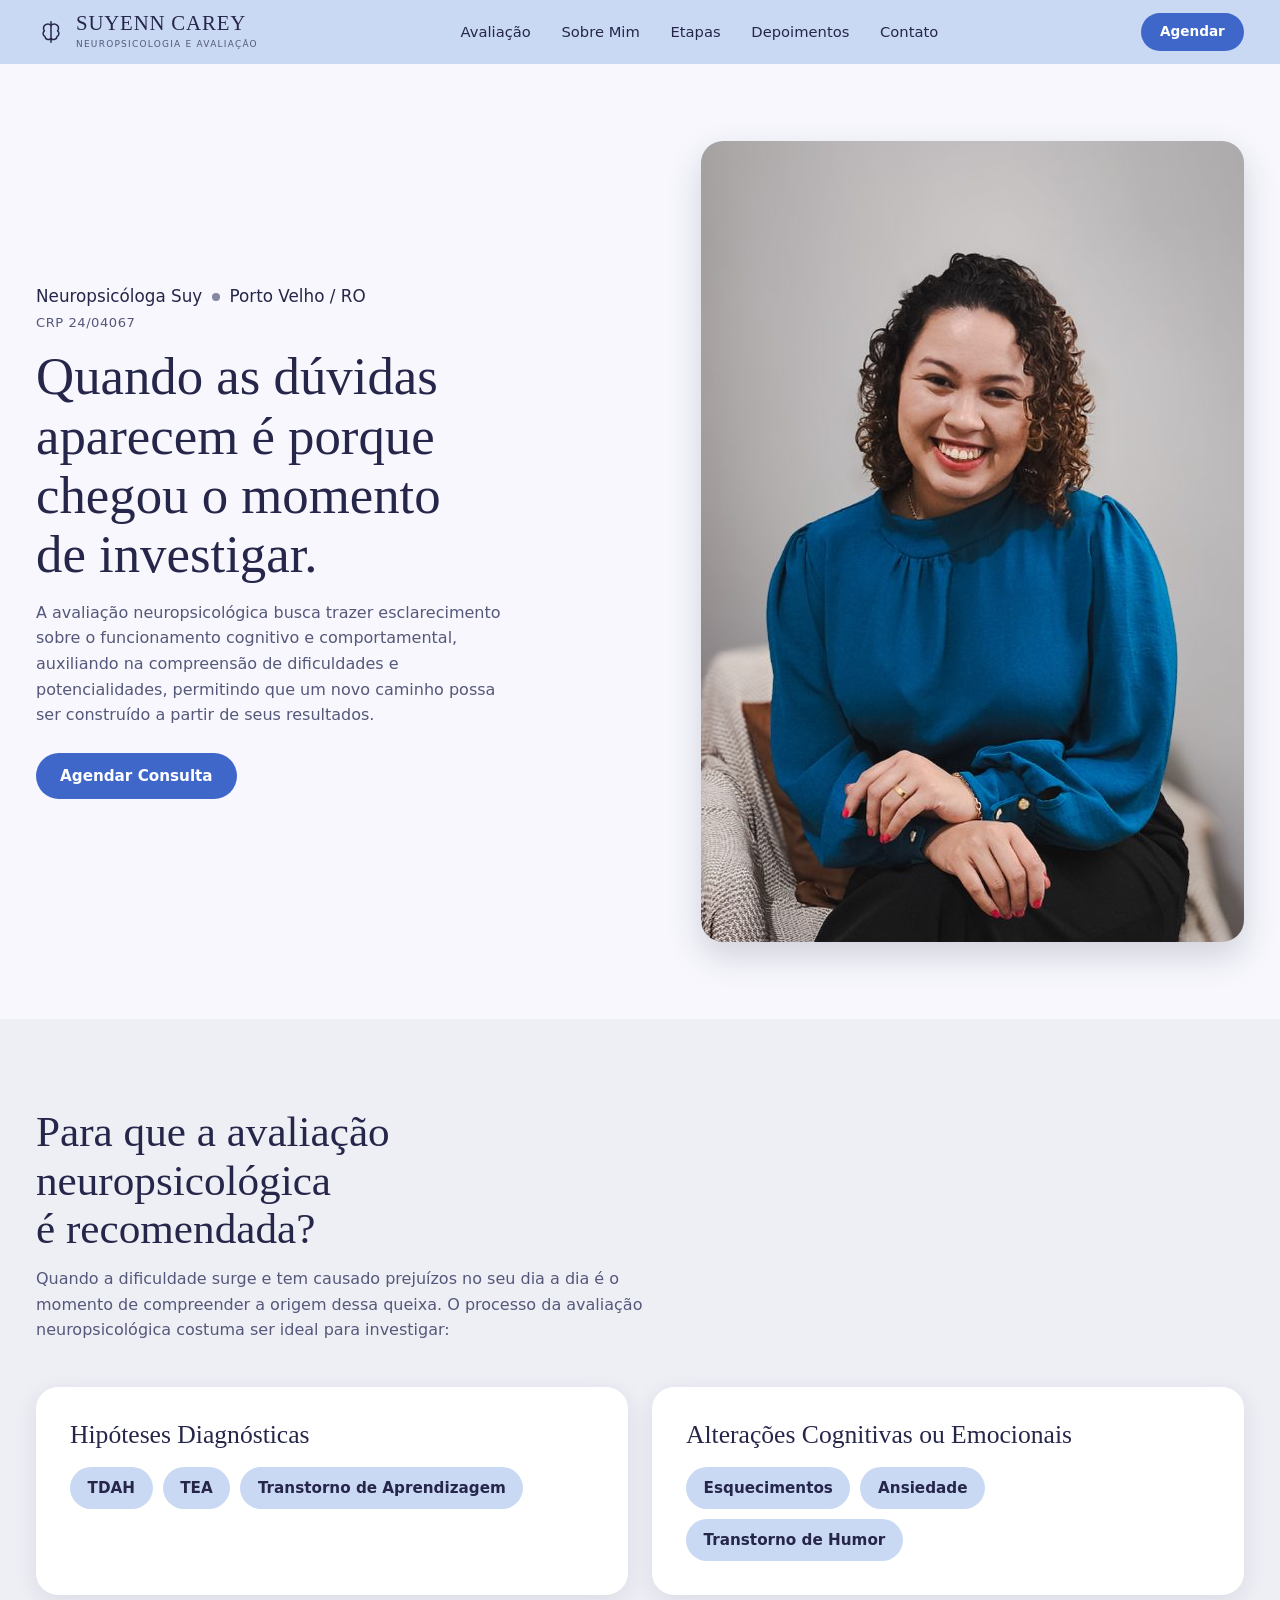
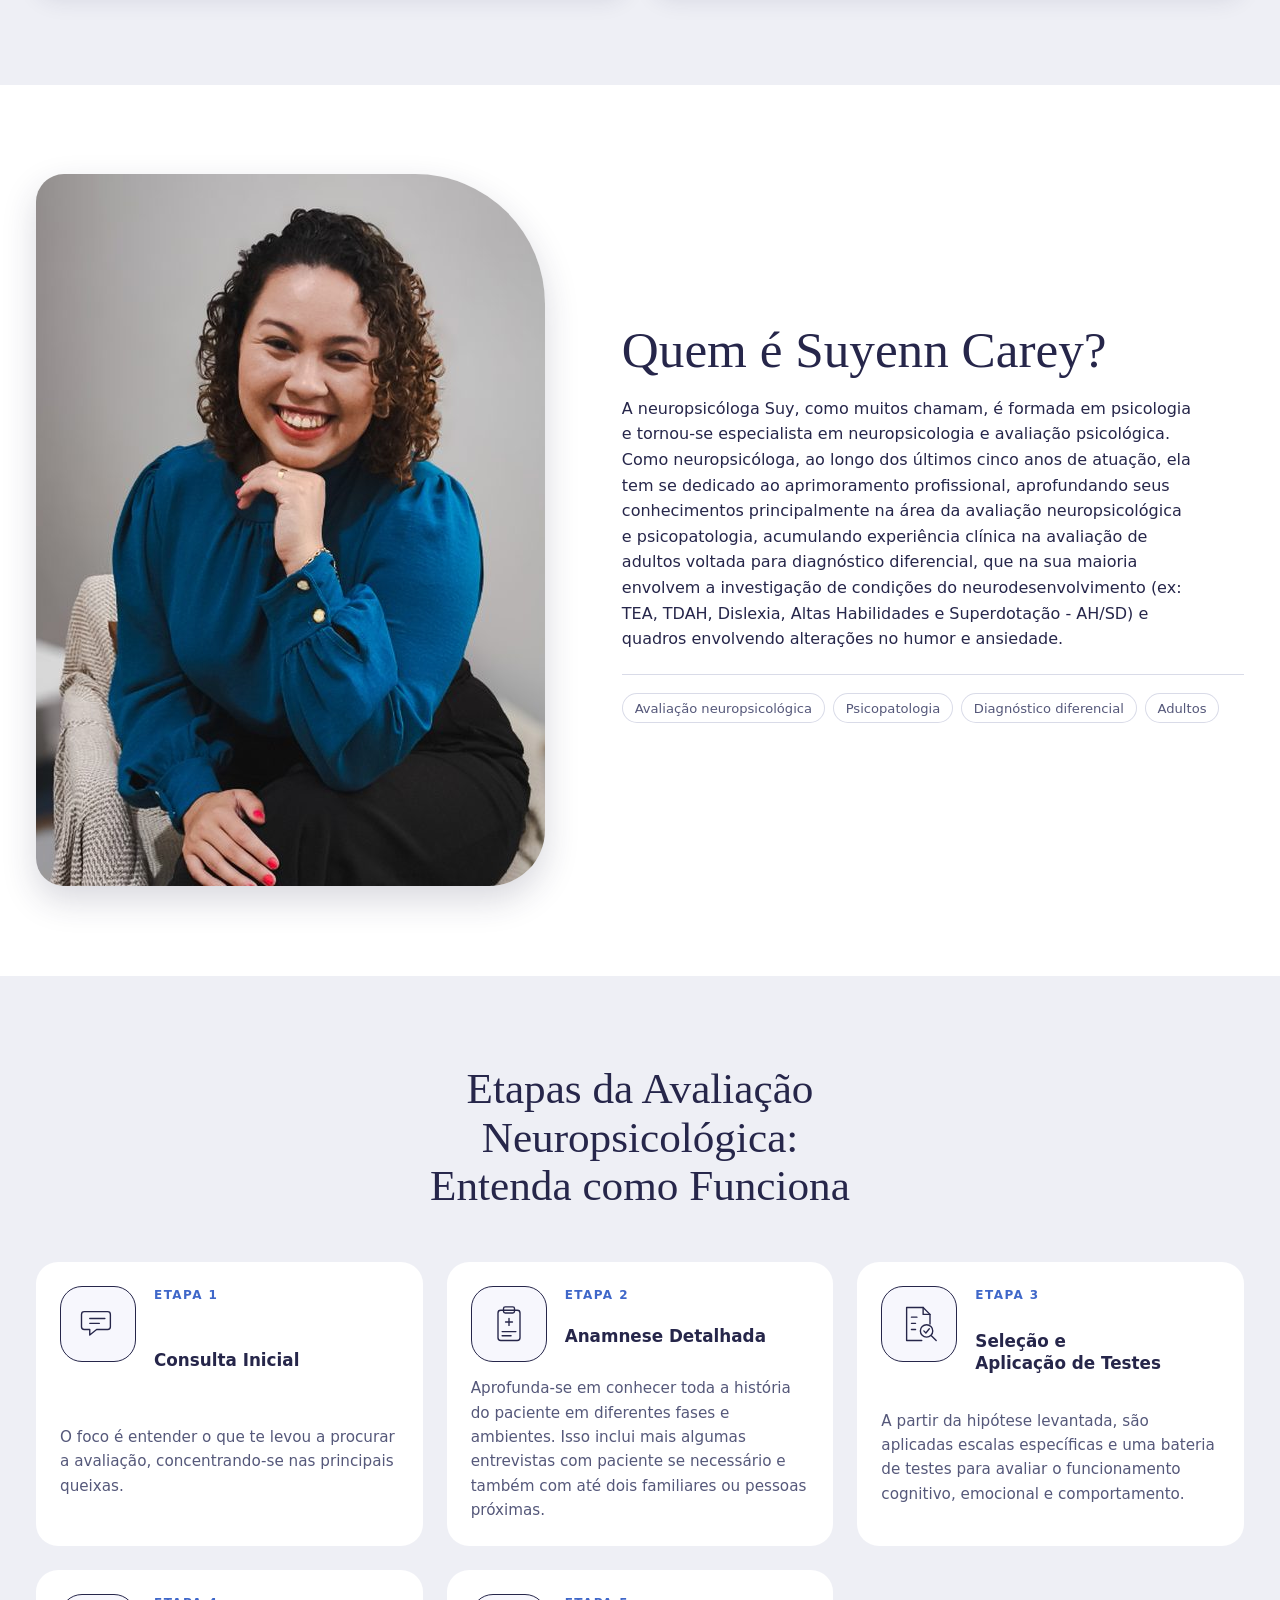
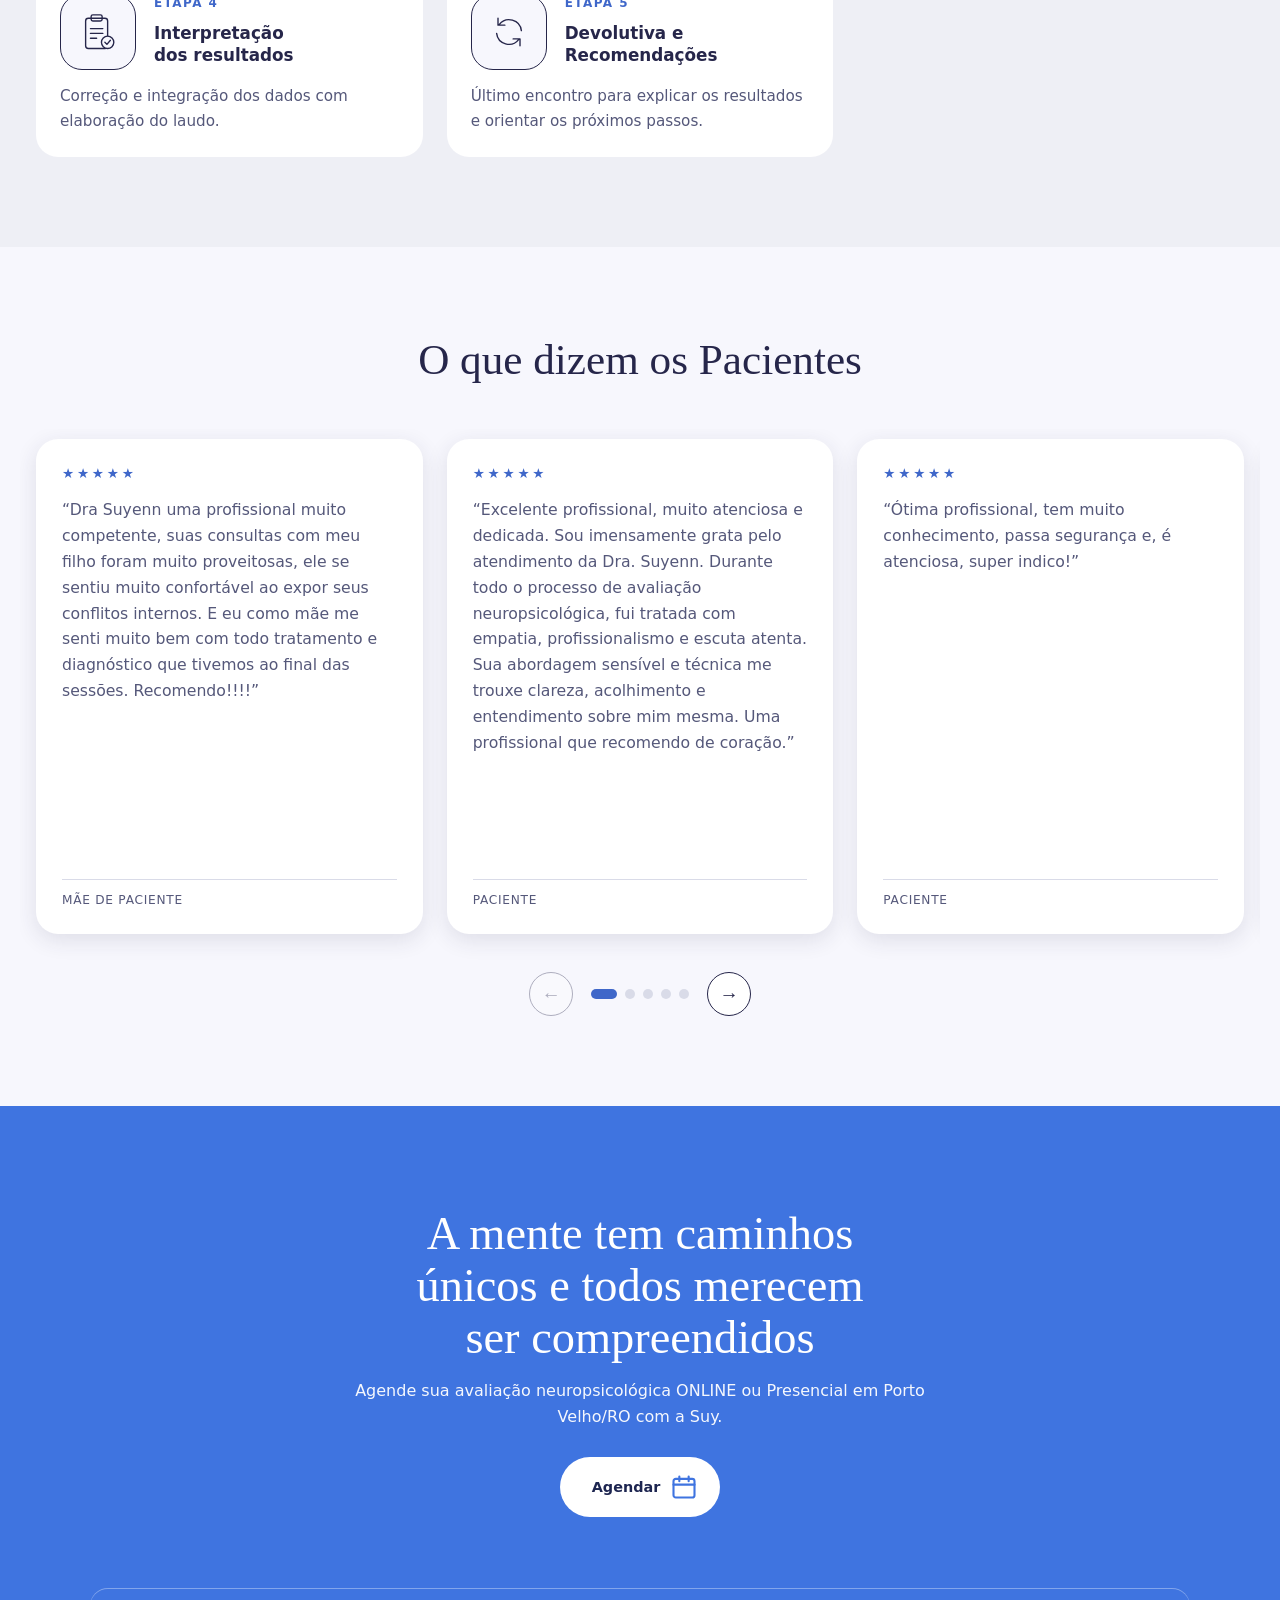
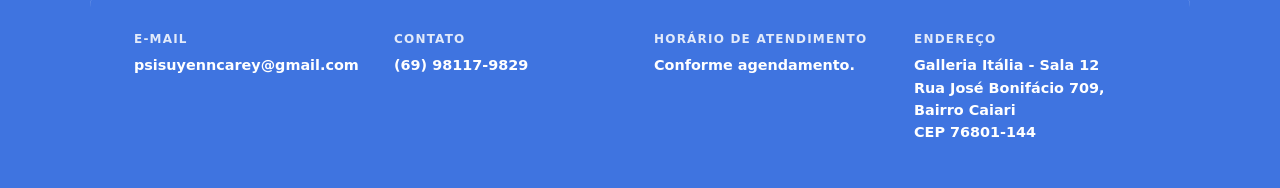
==== commit 2e7dabdd: "palavra mudança" ====
--- a/index.html
+++ b/index.html
@@ -29,7 +29,7 @@
       <div>
         <div class="eyebrow">Neuropsicóloga Suy <i></i> Porto Velho / RO</div>
         <div class="crp">CRP 24/04067</div>
-        <h1>Quando as dúvidas é porque chegou o momento de investigar.</h1>
+        <h1>Quando as dúvidas aparecem é porque chegou o momento de investigar.</h1>
         <p class="lead">A avaliação neuropsicológica busca trazer esclarecimento sobre o funcionamento cognitivo e comportamental, auxiliando na compreensão de dificuldades e potencialidades, permitindo que um novo caminho possa ser construído a partir de seus resultados.</p>
         <a class="btn" data-whats href="#contato" target="_blank" rel="noopener">Agendar Consulta</a>
       </div>
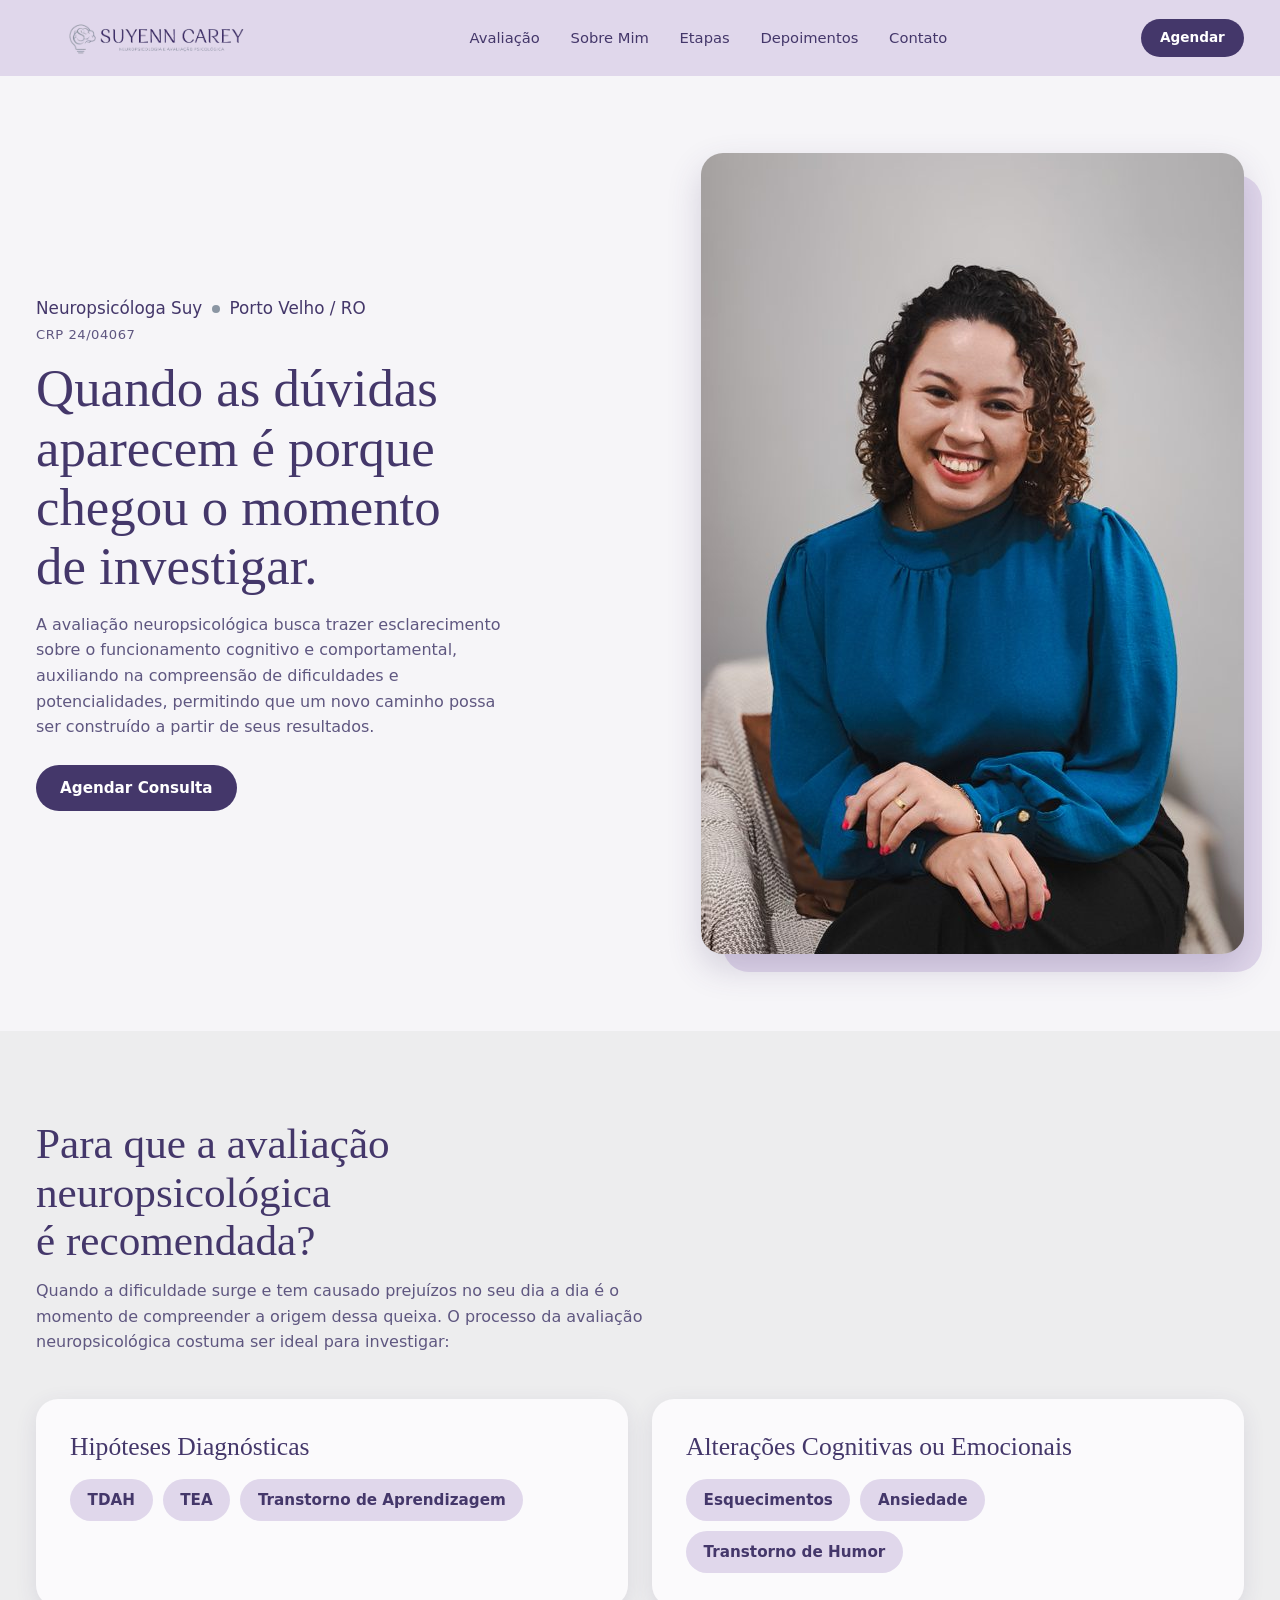
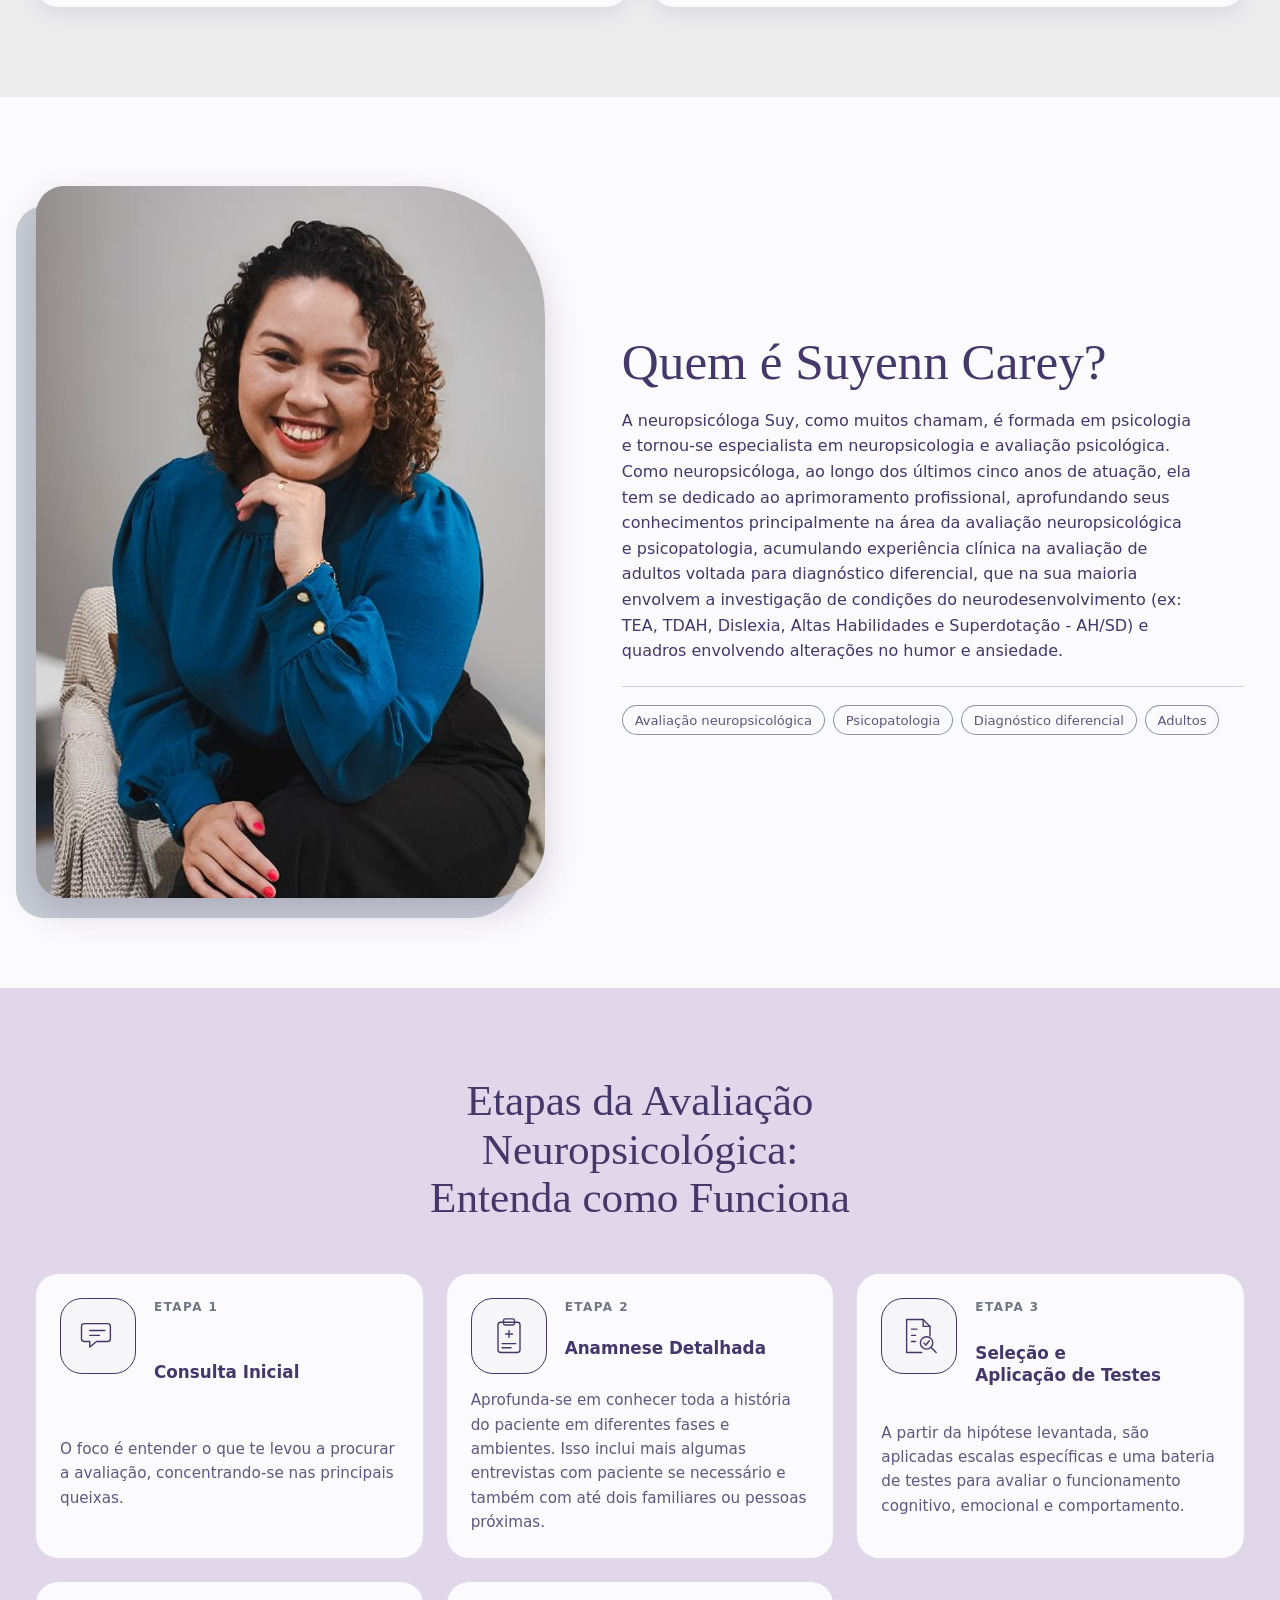
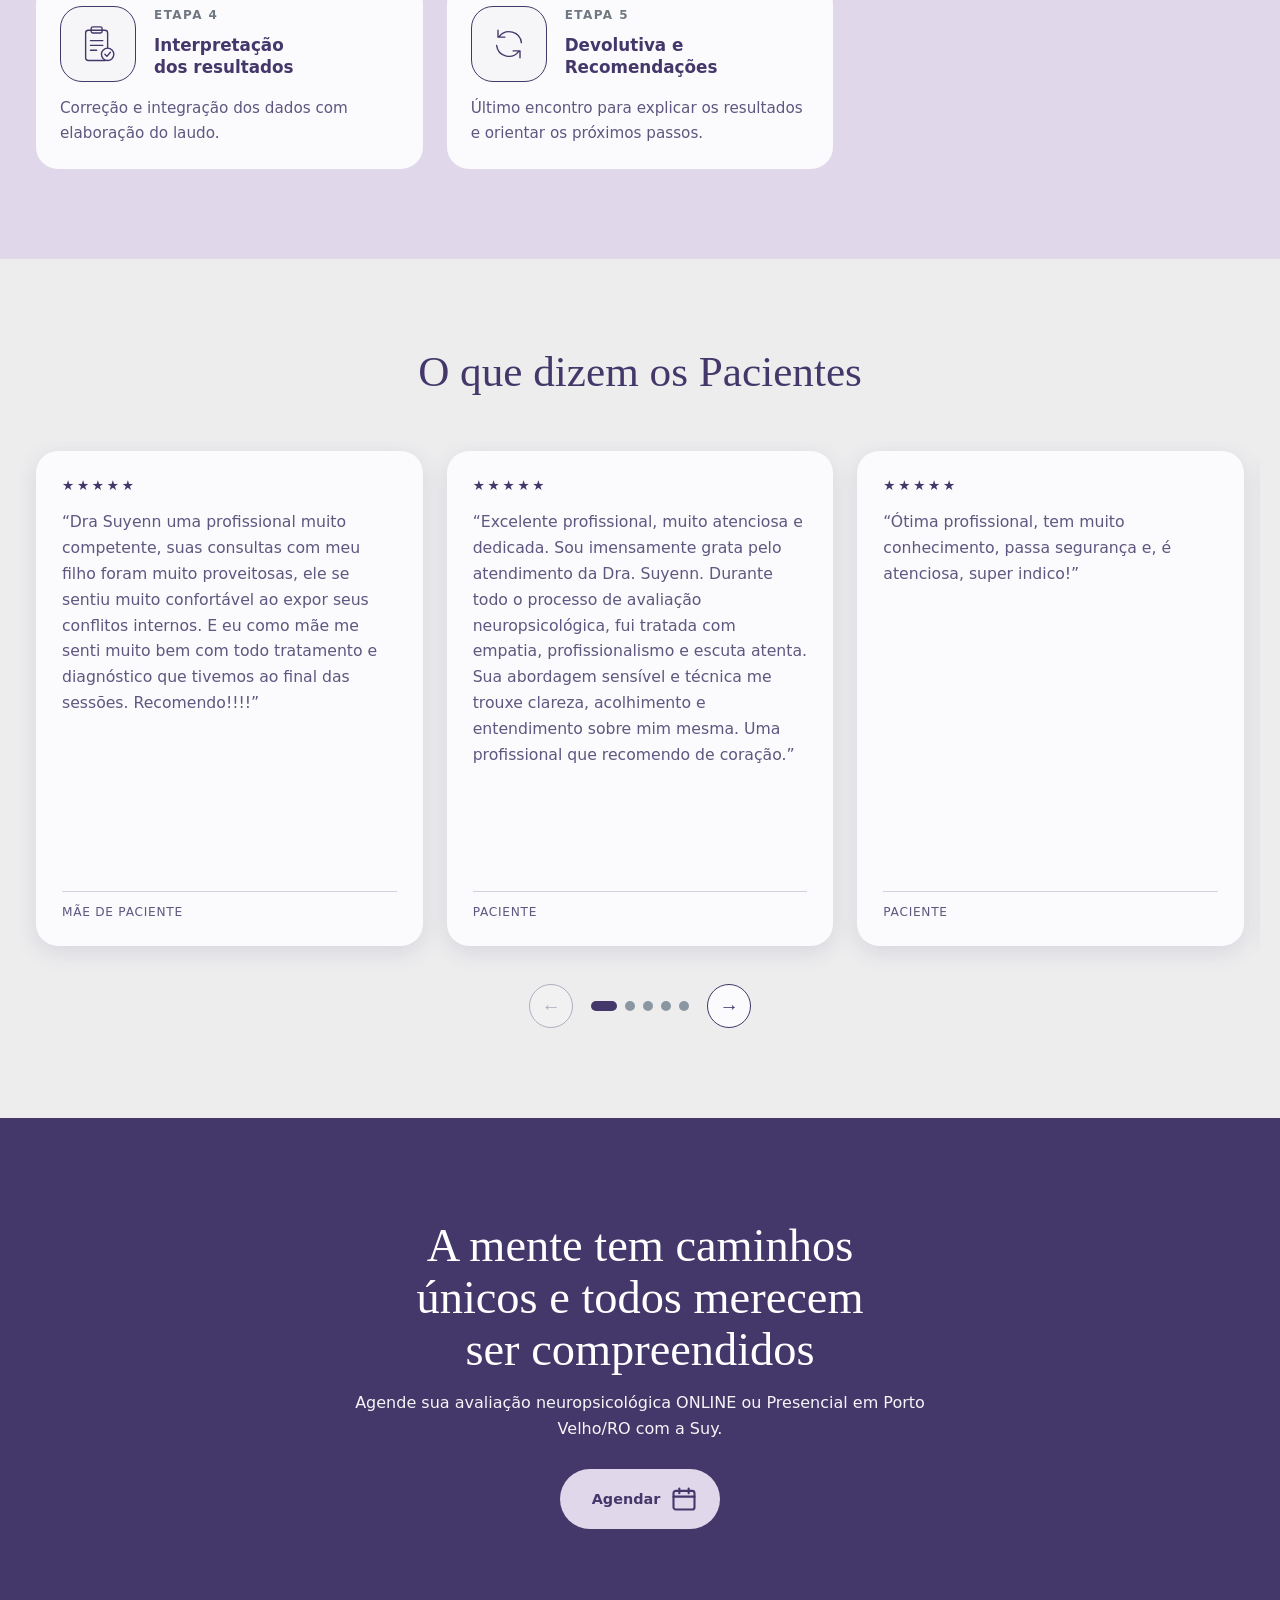
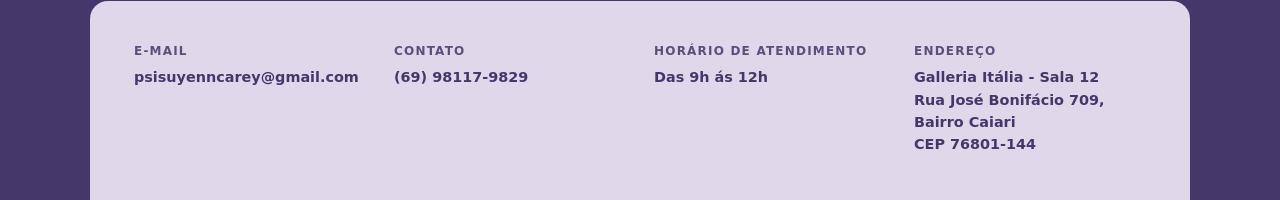
==== commit 7002d554: "adicionei a logo e mudei a cor" ====
--- a/index.html
+++ b/index.html
@@ -9,8 +9,7 @@
 <header class="top">
   <div class="wrap">
     <a class="brand" href="#inicio" aria-label="Suyenn Carey, início">
-      <svg viewBox="0 0 32 32" fill="none" stroke="currentColor" stroke-width="1.6" stroke-linecap="round" stroke-linejoin="round" aria-hidden="true"><path d="M16 5v22"/><path d="M16 9c-3-3-8-1-8 3 0 1 .3 2 1 2.700-2 1.500-2 5 .5 6 .2 3 4 4.500 6.500 2.300"/><path d="M16 9c3-3 8-1 8 3 0 1-.3 2-1 2.700 2 1.500 2 5-.5 6-.2 3-4 4.500-6.500 2.300"/></svg>
-      <span><b>SUYENN CAREY</b><small>Neuropsicologia e avaliação</small></span>
+      <img src="Files/image-removebg-preview.png" alt="Suyenn Carey">
     </a>
     <nav class="links" aria-label="Seções">
       <a href="#recomendada">Avaliação</a>
@@ -108,7 +107,7 @@
         <div class="cols">
           <div><h4>E-mail</h4><p>psisuyenncarey@gmail.com</p></div>
           <div><h4>Contato</h4><p>(69) 98117-9829</p></div>
-          <div><h4>Horário de Atendimento</h4><p>Conforme agendamento.</p></div>
+          <div><h4>Horário de Atendimento</h4><p>Das 9h ás 12h</p></div>
           <div><h4>Endereço</h4><p>Galleria Itália - Sala 12<br>Rua José Bonifácio 709, Bairro Caiari<br>CEP 76801-144</p></div>
         </div>
       </footer>
--- a/Style.css
+++ b/Style.css
@@ -1,25 +1,20 @@
 /* Layout: one-page clinic site, sections in the order of the client PDF: hero, indications, bio, steps, testimonials, contact. */
 :root {
-  --bg: #f7f7fd;          /* hero ground */
-  --bar: #c9d9f4;         /* header band */
-  --ink: #26264a;         /* text, line icons */
-  --soft: #55587a;        /* secondary text */
-  --accent: #3f67c9;      /* buttons, stars */
+  /* Paleta do ID visual: off-white #EDEDEE, roxo #44376A, lilás #E0D7EB, cinza azulado #8B96A3 */
+  --bg: #f6f5f8;          /* fundo geral, tom claro do off-white */
+  --bar: #e0d7eb;         /* lilás: cabeçalho, chips */
+  --ink: #44376a;         /* roxo: texto, ícones */
+  --soft: #5f5780;        /* roxo suave: texto secundário */
+  --accent: #44376a;      /* botões, estrelas */
   --on-accent: #ffffff;
-  --band: #eeeff5;        /* grey sections */
-  --surface: #ffffff;     /* cards, icon tiles */
-  --line: #d9dbe8;
-  --on-band: #ffffff;
-  --on-band-soft: #e8eefb;
-  --cta: #3f74e0;         /* appointment band */
-  --foot: #3f74e0;        /* footer card */
+  --band: #ededee;        /* off-white da marca */
+  --surface: #fbfafc;     /* cards */
+  --line: #d4cee0;
+  --grey: #8b96a3;        /* cinza azulado: detalhes e molduras */
+  --cta: #44376a;         /* faixa de agendamento */
+  --foot: #e0d7eb;        /* cartão do rodapé */
   --on-dark: #ffffff;
-  --pin: #e5484d;         /* map destination marker */
-  --m-road: #ffffff;
-  --m-block: #dde2f0;
-  --m-park: #cfe3d2;
-  --m-water: #b9d2f0;
-  --shadow: 0 14px 34px rgba(38, 38, 74, .18);
+  --shadow: 0 14px 34px rgba(68, 55, 106, .2);
   --f-display: "Rossanova Personal Use Light", "Rossanova", "Cormorant Garamond", Georgia, "Times New Roman", serif;
   --f-body: "Nunito", system-ui, -apple-system, "Segoe UI", sans-serif;
 }
@@ -50,24 +45,30 @@
   background: var(--accent); color: var(--on-accent);
   transition: transform .15s ease, box-shadow .15s ease;
 }
-.btn:hover { transform: translateY(-2px); box-shadow: 0 8px 18px rgba(30, 50, 110, .25); }
-.btn.ghost { background: transparent; color: var(--ink); box-shadow: inset 0 0 0 1.5px var(--ink); }
-.btn.ghost:hover { box-shadow: inset 0 0 0 1.5px var(--ink), 0 8px 18px rgba(30, 50, 110, .15); }
-.btn svg { width: 18px; height: 18px; flex: none; }
-
 /* header */
 header.top { position: sticky; top: env(safe-area-inset-top, 0px); z-index: 40; background: var(--bar); }
-header.top .wrap { display: flex; align-items: center; justify-content: space-between; gap: 16px; min-height: 64px; }
-.brand { display: flex; align-items: center; gap: 10px; text-decoration: none; min-width: 0; }
-.brand svg { width: 30px; height: 30px; color: var(--ink); flex: none; }
-.brand b { display: block; font: 500 1.3rem/1 var(--f-display); letter-spacing: .04em; }
-.brand small { display: block; font-size: .56rem; letter-spacing: .14em; text-transform: uppercase; color: var(--soft); margin-top: 3px; }
+header.top .wrap { display: flex; align-items: center; justify-content: space-between; gap: 16px; min-height: 76px; }
+
+.brand { display: flex; align-items: center; flex: none; text-decoration: none; }
+.brand img {
+  width: 240px;          /* largura da logo no site: aumente ou diminua aqui */
+  height: 64px;          /* altura da caixa; o excesso transparente é cortado */
+  object-fit: cover;     /* preenche a caixa e corta as sobras de cima e de baixo */
+  object-position: center;
+  display: block;
+}
+
+@media (max-width: 480px) {
+  .brand img { width: 180px; height: 52px; }
+}
+
 nav.links { display: flex; align-items: center; gap: clamp(14px, 2.4vw, 34px); }
 nav.links a { text-decoration: none; font-size: .92rem; font-weight: 400; }
 nav.links a:hover { text-decoration: underline; text-underline-offset: 5px; }
 header .btn { min-height: 38px; padding: .5rem 1.2rem; font-size: .85rem; }
+
 @media (max-width: 860px) { nav.links { display: none; } }
-@media (max-width: 380px) { .brand small { display: none; } }
+@media (max-width: 480px) { .brand img { height: 48px; } header.top .wrap { min-height: 64px; } }
 
 .sec-title { font-size: clamp(1.9rem, 3.4vw, 2.7rem); max-width: 22ch; }
 .sec-sub { color: var(--soft); max-width: 62ch; margin-top: .8rem; }
@@ -78,19 +79,20 @@
 .hero { padding-block: clamp(36px, 6vw, 80px); }
 .hero .wrap { display: grid; grid-template-columns: minmax(0, 1.05fr) minmax(0, .95fr); gap: clamp(28px, 5vw, 72px); align-items: center; }
 .eyebrow { display: flex; flex-wrap: wrap; align-items: center; gap: .3rem .6rem; font-size: 1.05rem; }
-.eyebrow i { width: 8px; height: 8px; border-radius: 50%; background: var(--soft); opacity: .7; }
+.eyebrow i { width: 8px; height: 8px; border-radius: 50%; background: var(--grey); }
 .crp { font-size: .82rem; color: var(--soft); margin-top: 2px; letter-spacing: .04em; }
 .hero h1 { font-size: clamp(2.1rem, 4.2vw, 3.3rem); margin: .9rem 0 1rem; max-width: 17ch; }
 .hero p.lead { color: var(--soft); max-width: 48ch; }
 .hero .btn { margin-top: 1.6rem; }
-.hero figure { margin: 0; }
+.hero figure { margin: 0; position: relative; isolation: isolate; }
+.hero figure::before { content: ""; position: absolute; inset: 22px -18px -18px 22px; border-radius: 26px; background: var(--bar); z-index: -1; }
 .hero figure img { width: 100%; aspect-ratio: 7 / 8; object-fit: cover; border-radius: 22px; box-shadow: var(--shadow); }
 @media (max-width: 820px) { .hero .wrap { grid-template-columns: 1fr; } .hero figure { order: -1; max-width: 460px; } }
 
 /* 2 recomendada */
 .rec { background: var(--band); }
 .groups { display: grid; grid-template-columns: repeat(2, minmax(0, 1fr)); gap: 24px; margin-top: clamp(28px, 4vw, 44px); }
-.group { background: var(--surface); border-radius: 22px; padding: clamp(22px, 3vw, 34px); box-shadow: 0 6px 22px rgba(38, 38, 74, .1); }
+.group { background: var(--surface); border-radius: 22px; padding: clamp(22px, 3vw, 34px); box-shadow: 0 6px 22px rgba(68, 55, 106, .11); }
 .group h3 { font-size: 1.6rem; margin-bottom: 1.1rem; }
 .chips { list-style: none; margin: 0; padding: 0; display: flex; flex-wrap: wrap; gap: 10px; }
 .chips li { padding: .55rem 1.1rem; border-radius: 999px; background: var(--bar); font-weight: 600; font-size: .95rem; }
@@ -99,27 +101,29 @@
 /* 3 bio */
 .sobre { background: var(--surface); }
 .sobre .wrap { display: grid; grid-template-columns: minmax(0, .9fr) minmax(0, 1.1fr); gap: clamp(28px, 6vw, 88px); align-items: center; }
-.sobre figure { margin: 0; justify-self: center; width: 100%; max-width: 520px; }
+.sobre figure { margin: 0; justify-self: center; width: 100%; max-width: 520px; position: relative; isolation: isolate; }
+.sobre figure::before { content: ""; position: absolute; inset: 20px 20px -20px -20px; border-radius: 28px 130px 56px 28px; background: var(--grey); opacity: .45; z-index: -1; }
 .sobre figure img { width: 100%; aspect-ratio: 1 / 1.02; object-fit: cover; border-radius: 28px 130px 56px 28px; box-shadow: var(--shadow); }
 .sobre h2 { font-size: clamp(2.2rem, 4.2vw, 3.2rem); margin-bottom: 1.1rem; }
 .sobre p { max-width: 56ch; }
 .tags { display: flex; flex-wrap: wrap; gap: 8px; margin-top: 1.4rem; padding-top: 1.1rem; border-top: 1px solid var(--line); list-style: none; padding-left: 0; }
-.tags li { font-size: .82rem; padding: .3rem .8rem; border-radius: 999px; box-shadow: inset 0 0 0 1px var(--line); color: var(--soft); }
+.tags li { font-size: .82rem; padding: .3rem .8rem; border-radius: 999px; box-shadow: inset 0 0 0 1px var(--grey); color: var(--soft); }
 @media (max-width: 820px) { .sobre .wrap { grid-template-columns: 1fr; } }
 
 /* 4 etapas */
-.etapas { background: var(--band); }
+.etapas { background: var(--bar); }
 .steps { list-style: none; margin: clamp(32px, 5vw, 52px) 0 0; padding: 0; display: grid; grid-template-columns: repeat(3, minmax(0, 1fr)); gap: 24px; counter-reset: s; }
 .step { text-align: left; background: var(--surface); border-radius: 22px; padding: 24px; display: grid; grid-template-columns: auto 1fr; gap: 6px 18px; align-items: start; }
 .tile { grid-row: 1 / 3; width: 76px; height: 76px; display: grid; place-items: center; border-radius: 22px; background: var(--bg); border: 1.5px solid var(--ink); color: var(--ink); }
 .tile svg { width: 44px; height: 44px; fill: none; stroke: currentColor; stroke-width: 2; stroke-linecap: round; stroke-linejoin: round; }
-.step .n { font-size: .75rem; letter-spacing: .12em; text-transform: uppercase; color: var(--accent); font-weight: 700; }
+.step .n { font-size: .75rem; letter-spacing: .12em; text-transform: uppercase; color: var(--grey); filter: brightness(.8); font-weight: 700; }
 .step h3 { font: 700 1.05rem/1.3 var(--f-body); }
 .step p { grid-column: 1 / 3; color: var(--soft); font-size: .95rem; margin-top: 8px; }
 @media (max-width: 960px) { .steps { grid-template-columns: repeat(2, minmax(0, 1fr)); } }
 @media (max-width: 620px) { .steps { grid-template-columns: 1fr; } }
 
 /* 5 depoimentos: carrossel com encaixe, cards de mesma altura */
+.dep { background: var(--band); }
 .dep .viewport { position: relative; margin-top: clamp(28px, 4vw, 44px); }
 .quotes {
   display: flex; gap: 24px; text-align: left;
@@ -132,7 +136,7 @@
   flex: 0 0 calc((100% - 48px) / 3); scroll-snap-align: start;
   display: flex; flex-direction: column; margin: 0; min-width: 0;
   background: var(--surface); border-radius: 22px; padding: 24px 26px;
-  box-shadow: 0 6px 22px rgba(38, 38, 74, .12);
+  box-shadow: 0 6px 22px rgba(68, 55, 106, .13);
 }
 .stars { color: var(--accent); letter-spacing: .2em; font-size: .85rem; }
 .card blockquote { margin: .8rem 0 1.2rem; color: var(--soft); font-size: .98rem; line-height: 1.65; flex: 1; }
@@ -142,7 +146,7 @@
 .nav button.arrow:hover:not(:disabled) { background: var(--ink); color: var(--surface); }
 .nav button.arrow:disabled { opacity: .35; cursor: default; }
 .dots { display: flex; gap: 8px; }
-.dots button { width: 10px; height: 10px; padding: 0; border: 0; border-radius: 50%; background: var(--line); cursor: pointer; }
+.dots button { width: 10px; height: 10px; padding: 0; border: 0; border-radius: 50%; background: var(--grey); cursor: pointer; }
 .dots button[aria-current="true"] { background: var(--accent); width: 26px; border-radius: 999px; }
 @media (max-width: 960px) { .card { flex-basis: calc((100% - 24px) / 2); } }
 @media (max-width: 620px) { .card { flex-basis: 86%; } .quotes { gap: 16px; } }
@@ -152,9 +156,9 @@
 .cta { background: var(--cta); color: var(--on-dark); text-align: center; padding-top: clamp(56px, 8vw, 104px); }
 .cta h2 { font-size: clamp(1.9rem, 3.8vw, 2.9rem); font-weight: 500; max-width: 24ch; margin-inline: auto; }
 .cta p.sub { margin: .9rem auto 0; max-width: 56ch; opacity: .95; }
-.cta .big { margin-top: 1.7rem; background: #fff; color: #1d2550; min-height: 60px; padding: .8rem 1.4rem .8rem 2rem; font-size: .9rem; }
-.cta .big svg { width: 28px; height: 28px; color: var(--cta); }
-footer.foot { margin: clamp(40px, 6vw, 72px) auto 0; max-width: 1100px; background: var(--foot); color: var(--on-dark); border-radius: 18px 18px 0 0; padding: clamp(24px, 4vw, 44px); text-align: left; box-shadow: 0 -1px 0 rgba(255,255,255,.35); }
+.cta .big { margin-top: 1.7rem; background: var(--bar); color: var(--ink); min-height: 60px; padding: .8rem 1.4rem .8rem 2rem; font-size: .9rem; }
+.cta .big svg { width: 28px; height: 28px; color: var(--ink); }
+footer.foot { margin: clamp(40px, 6vw, 72px) auto 0; max-width: 1100px; background: var(--foot); color: var(--ink); border-radius: 18px 18px 0 0; padding: clamp(24px, 4vw, 44px); text-align: left;  }
 footer.foot .cols { display: grid; grid-template-columns: repeat(4, minmax(0, 1fr)); gap: 24px 28px; }
 footer.foot h4 { margin: 0 0 .6rem; font: 700 .75rem/1 var(--f-body); letter-spacing: .1em; text-transform: uppercase; opacity: .85; }
 footer.foot p { margin: 0; font-size: .9rem; line-height: 1.55; font-weight: 600; overflow-wrap: anywhere; }
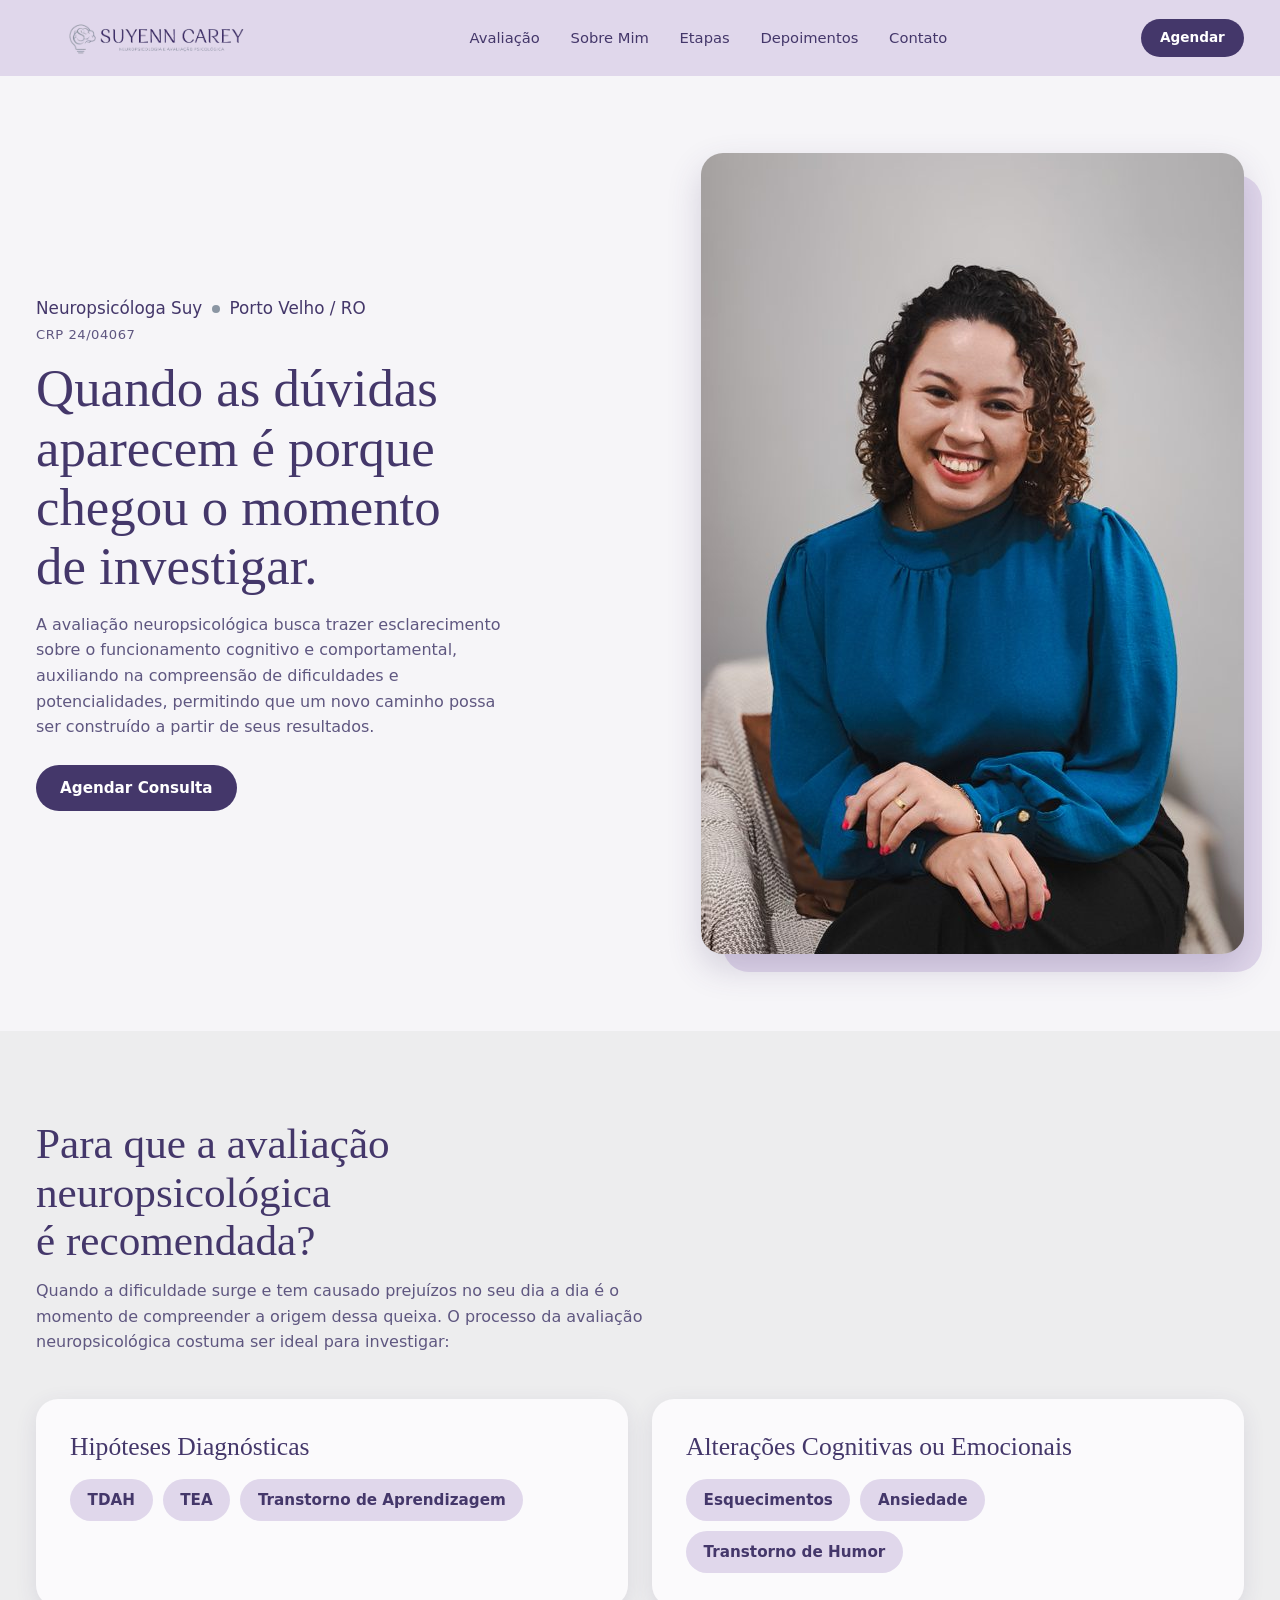
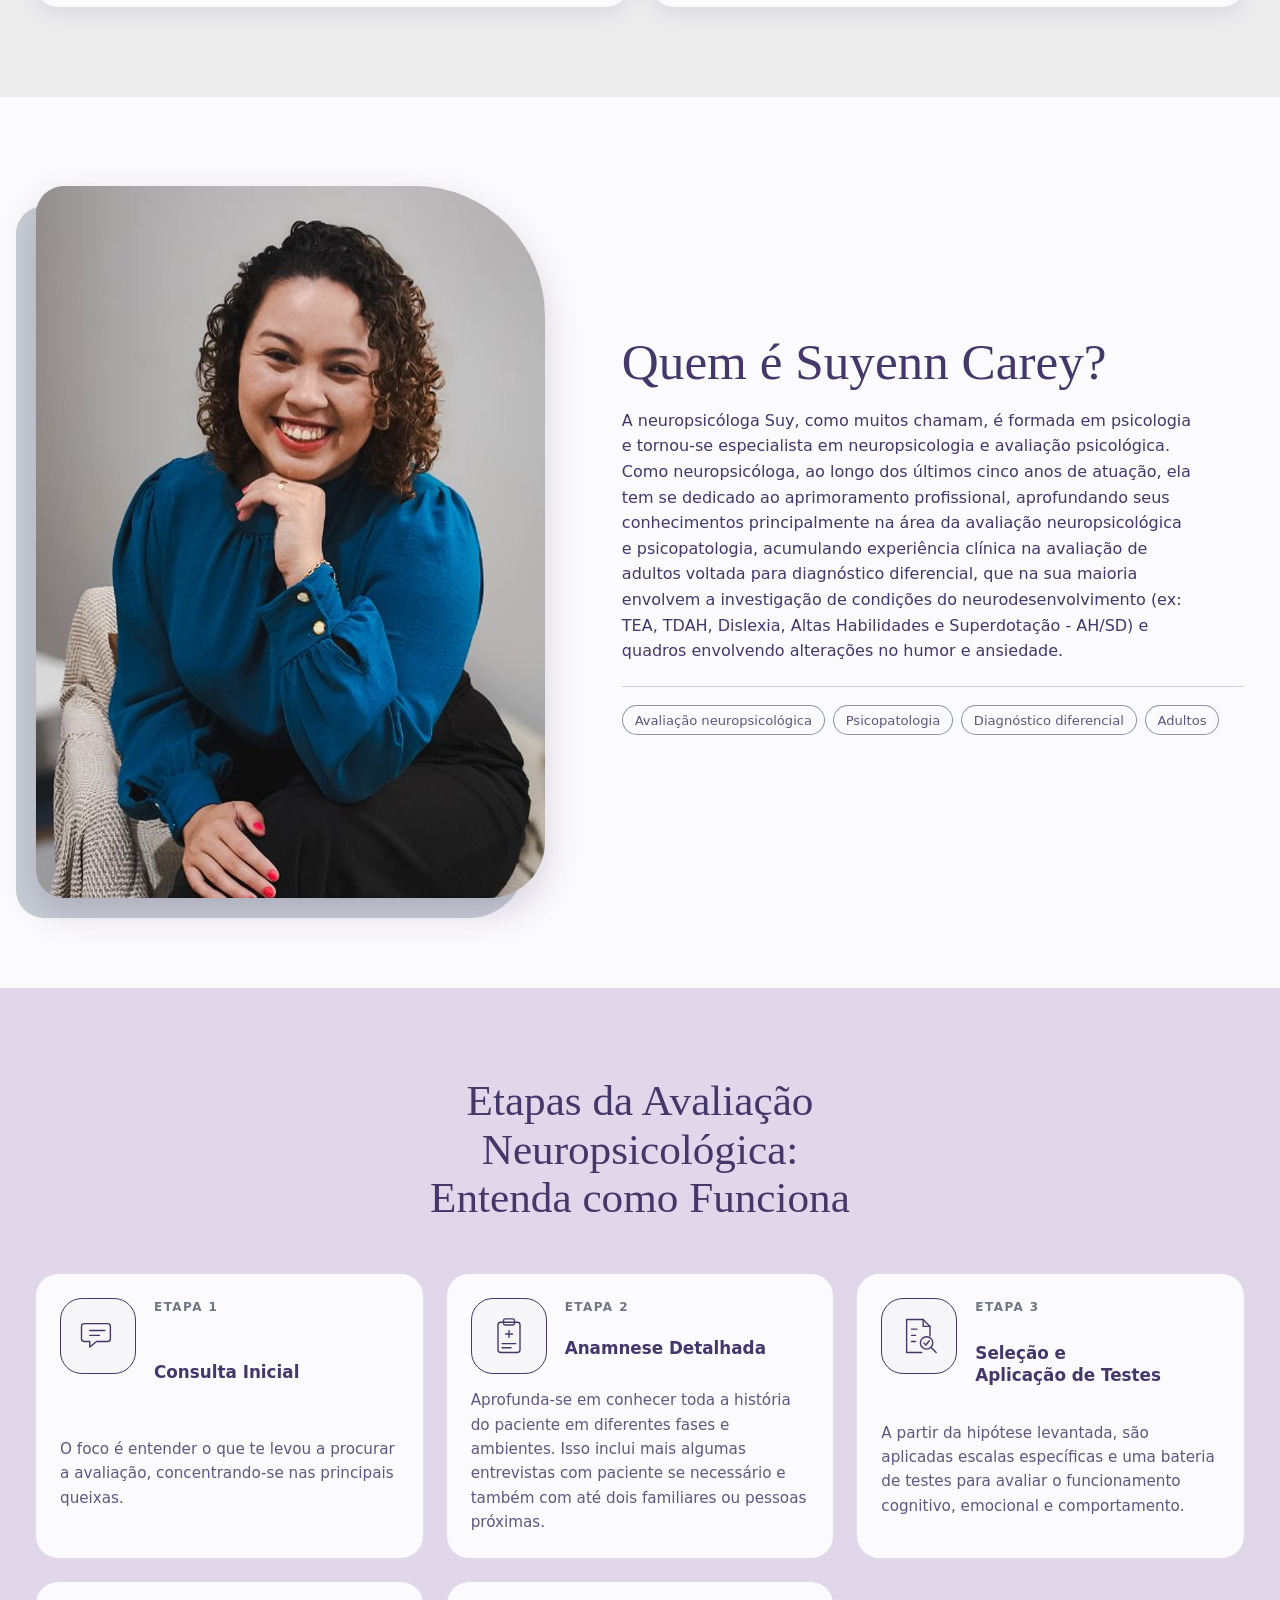
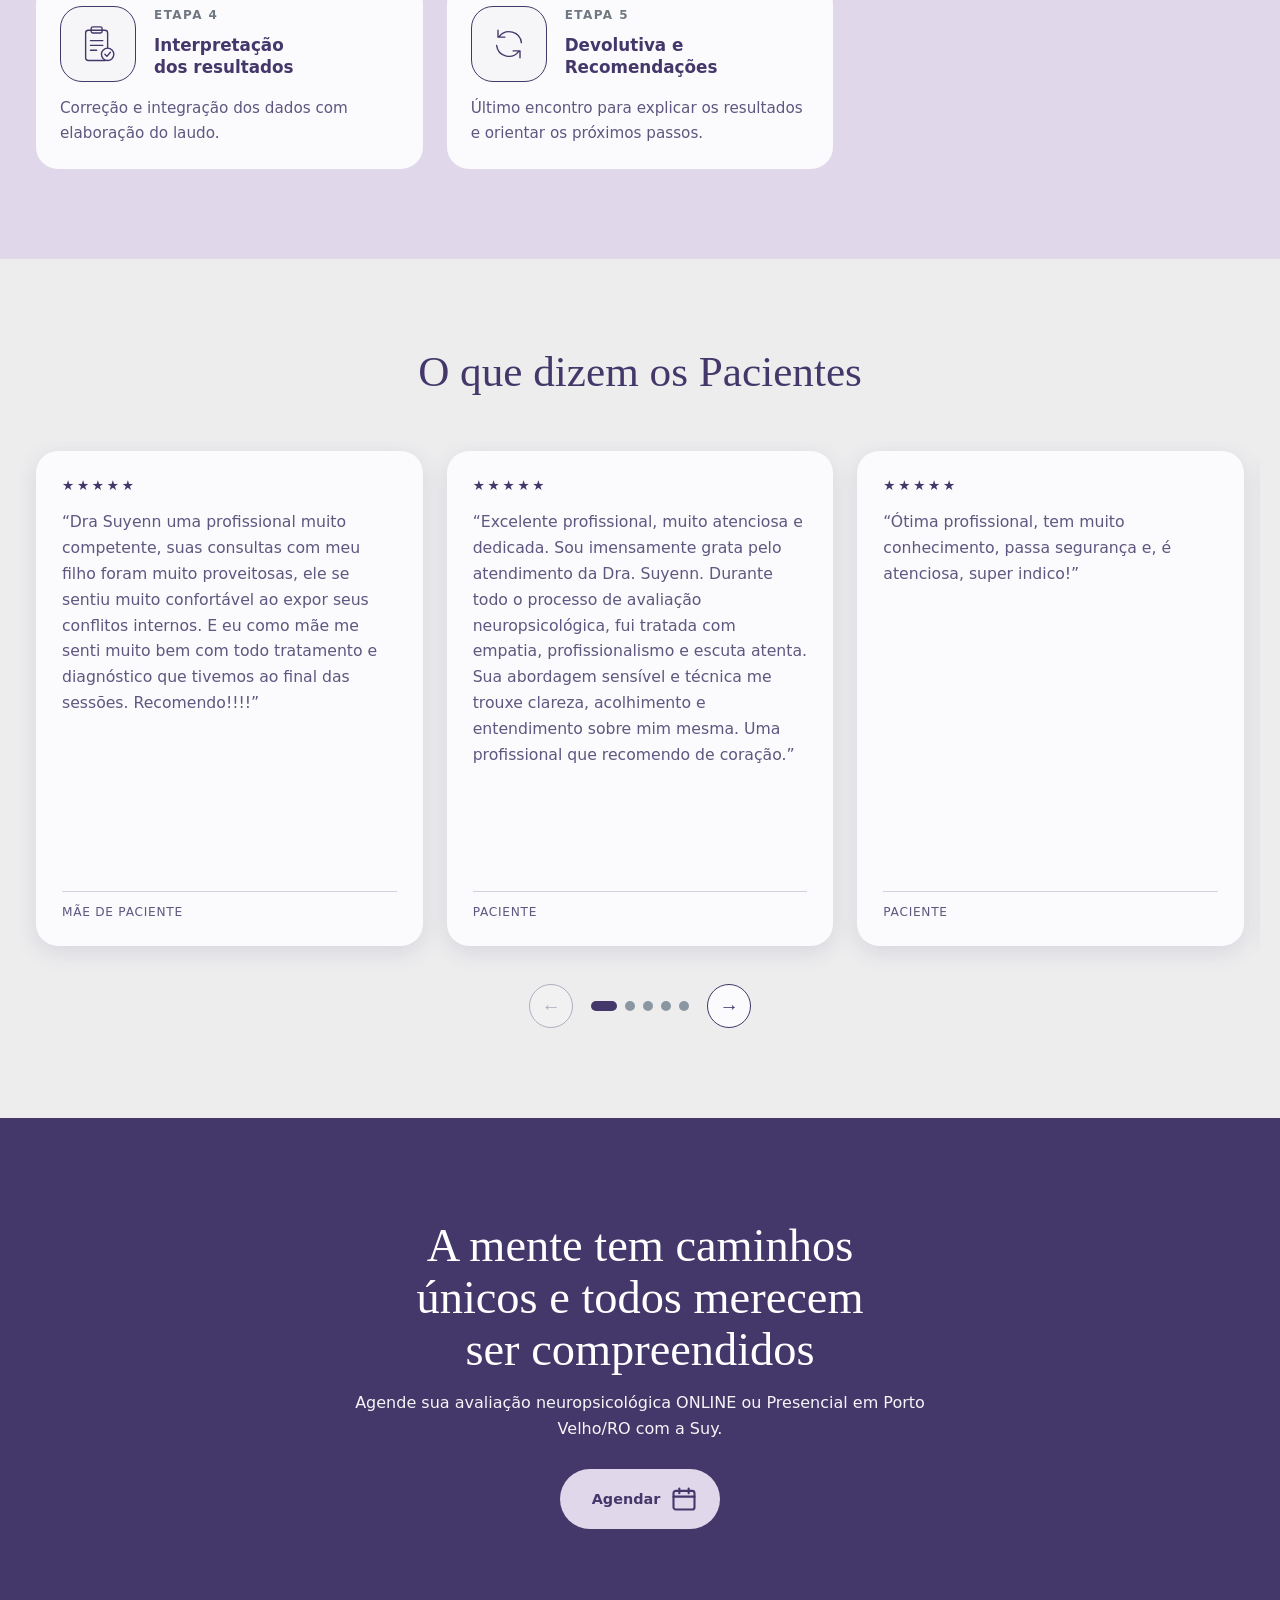
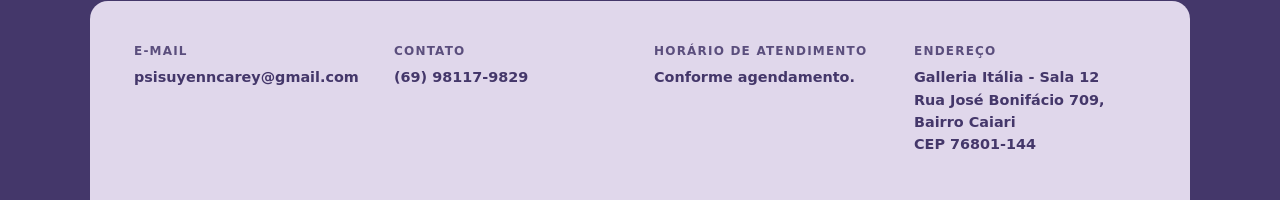
==== commit 2fa77a05: "adicionei a logo e mudei a cor" ====
--- a/index.html
+++ b/index.html
@@ -107,7 +107,7 @@
         <div class="cols">
           <div><h4>E-mail</h4><p>psisuyenncarey@gmail.com</p></div>
           <div><h4>Contato</h4><p>(69) 98117-9829</p></div>
-          <div><h4>Horário de Atendimento</h4><p>Das 9h ás 12h</p></div>
+          <div><h4>Horário de Atendimento</h4><p>Conforme agendamento.</p></div>
           <div><h4>Endereço</h4><p>Galleria Itália - Sala 12<br>Rua José Bonifácio 709, Bairro Caiari<br>CEP 76801-144</p></div>
         </div>
       </footer>
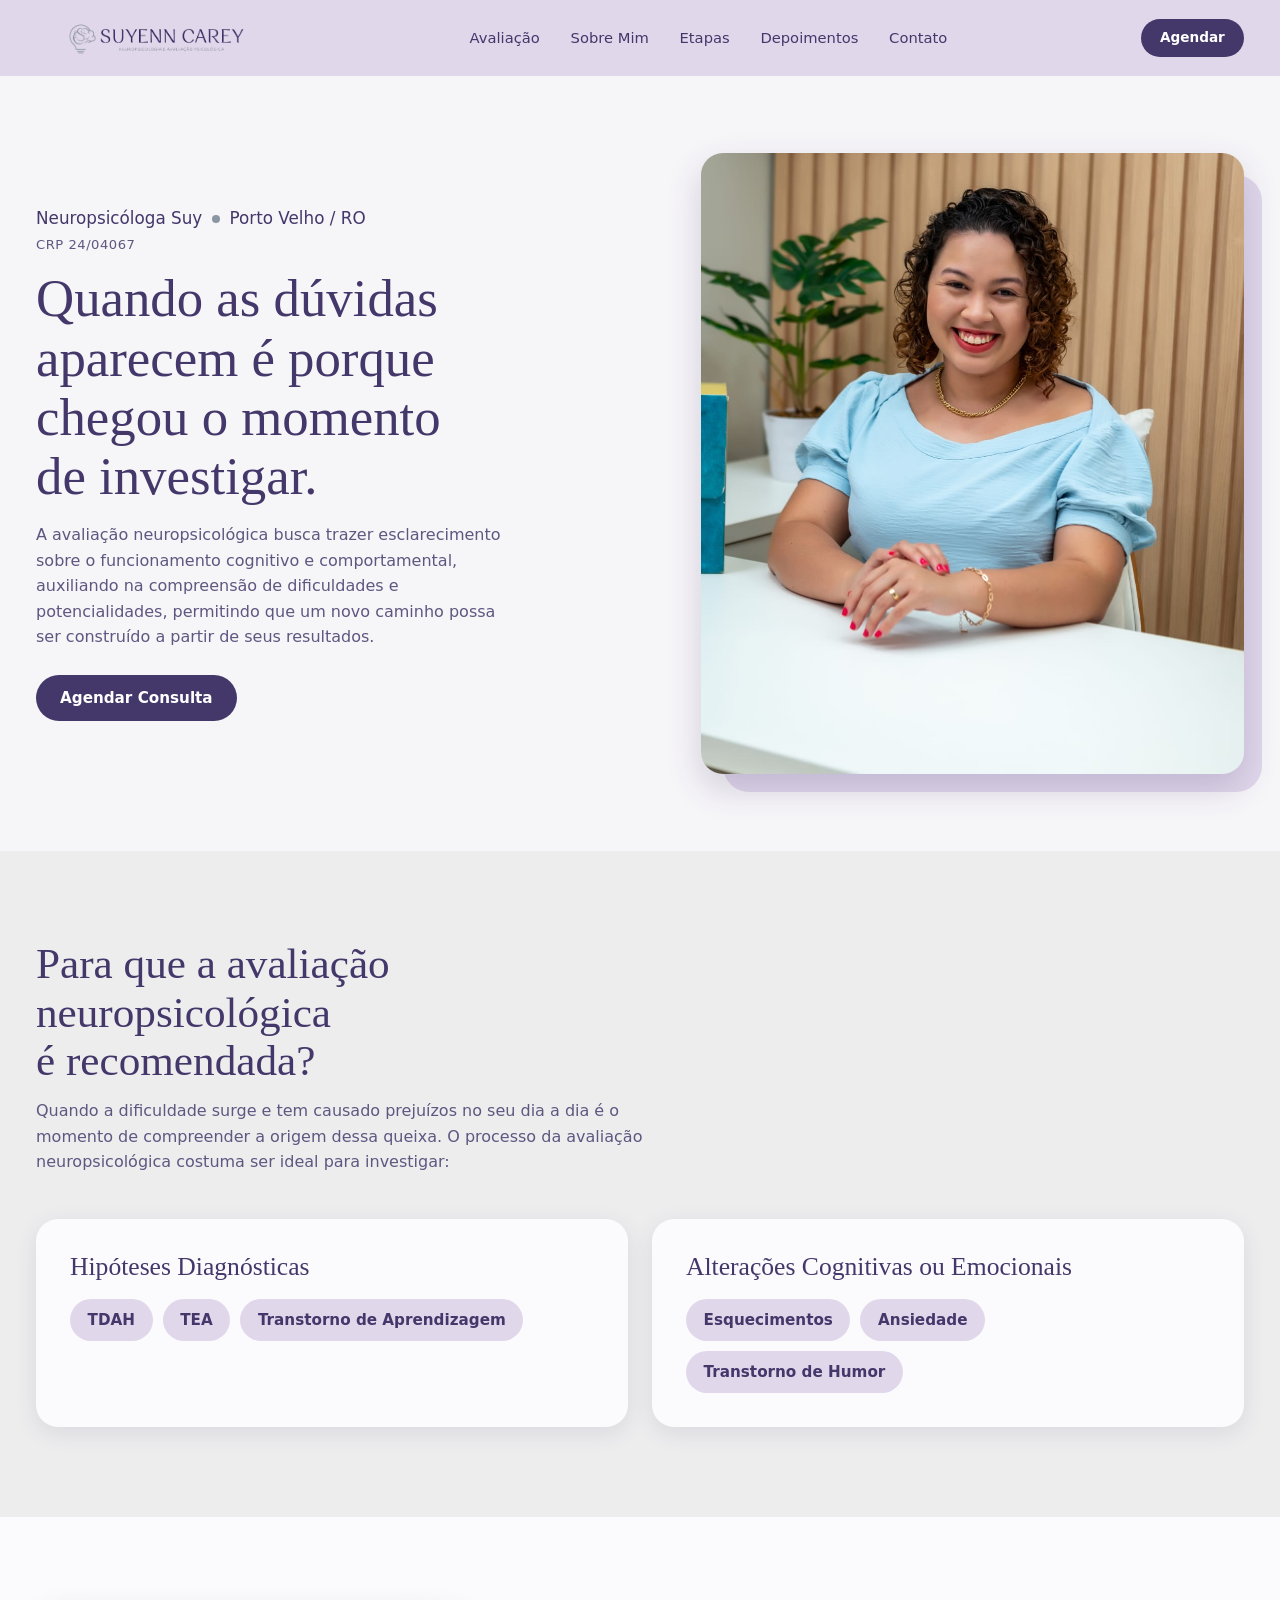
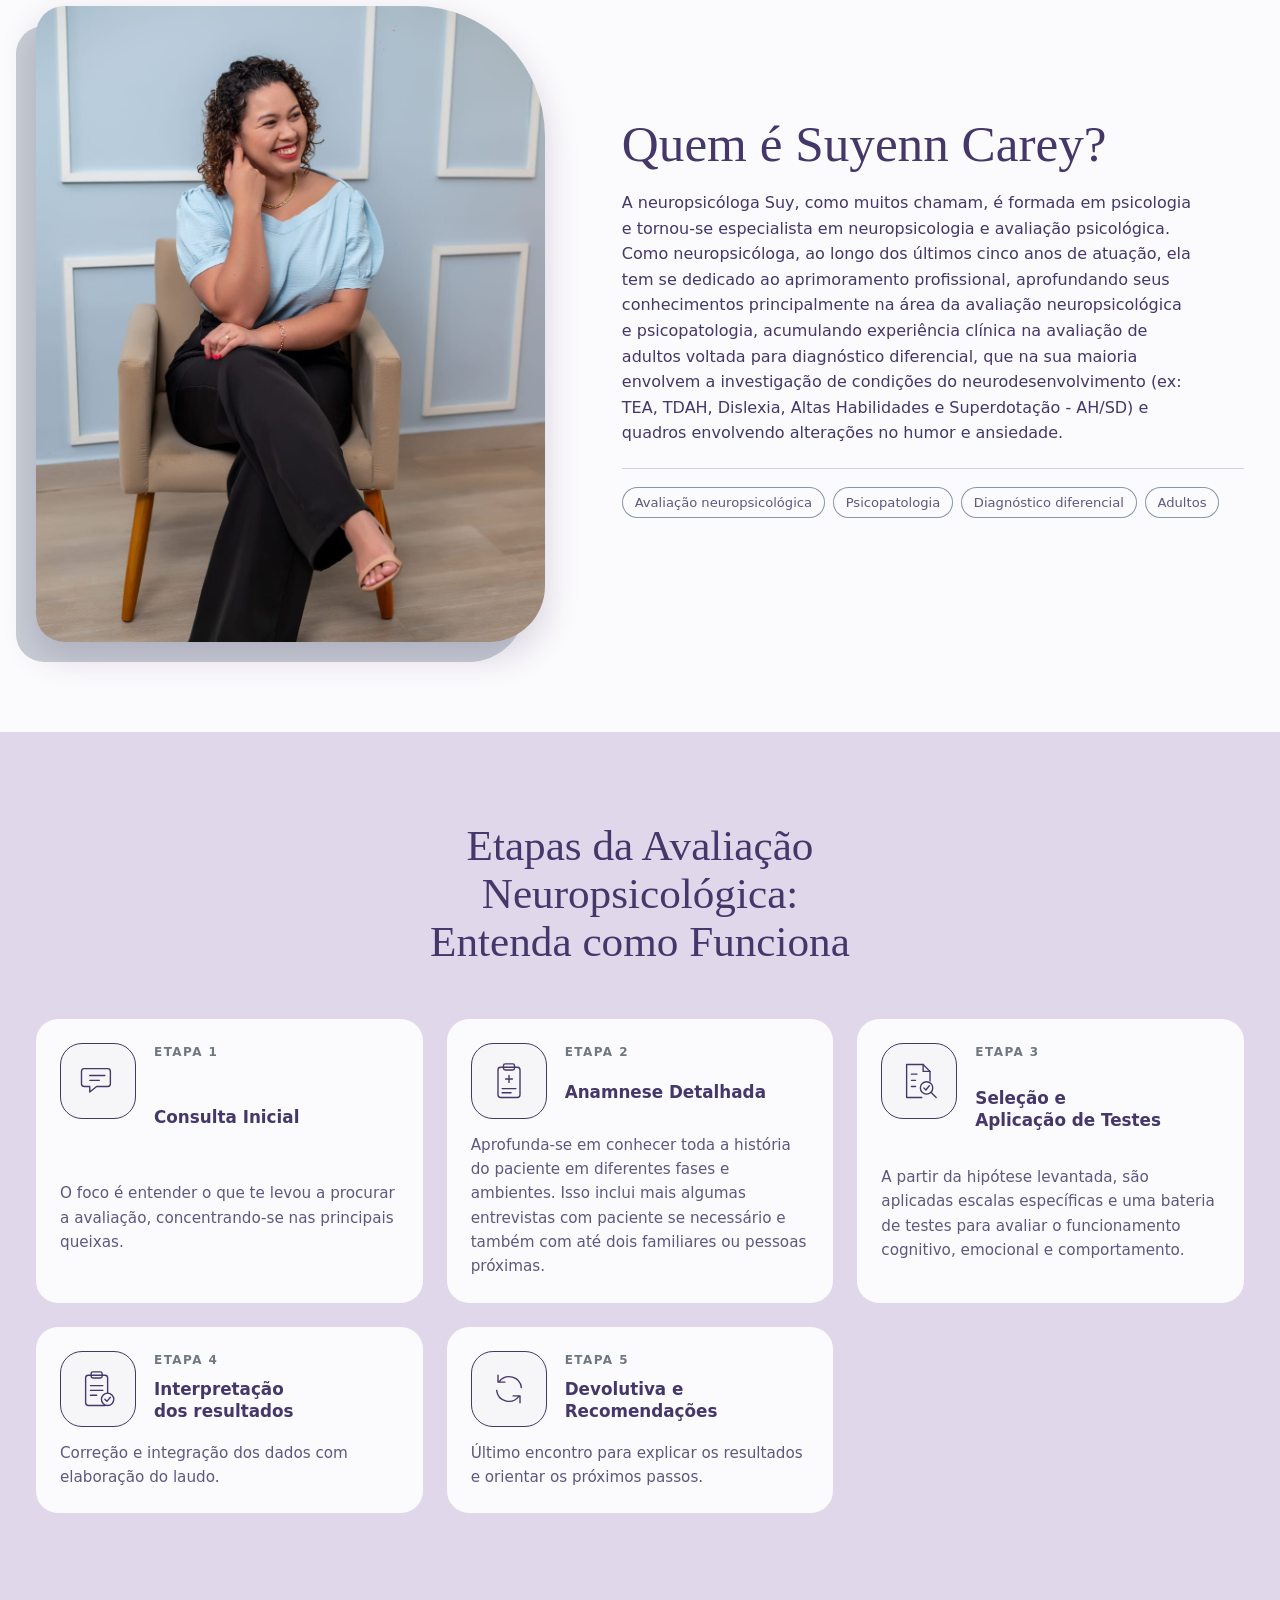
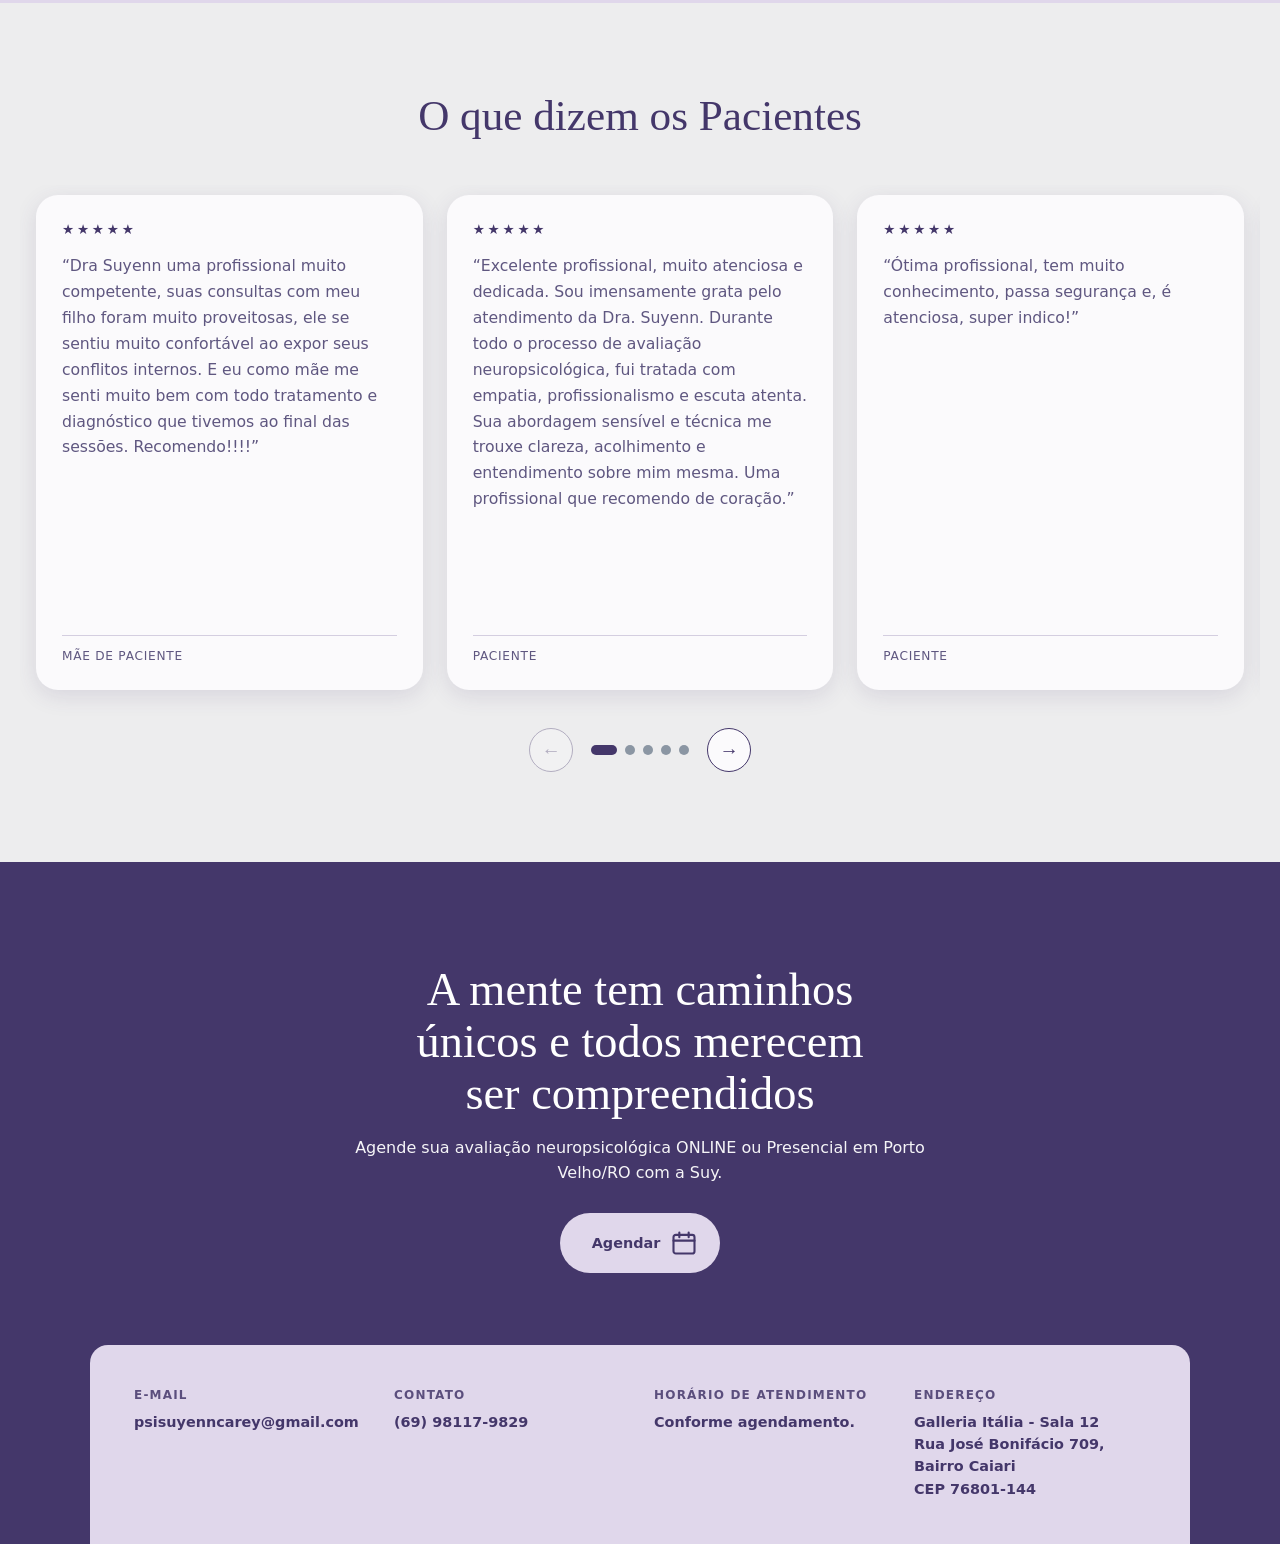
==== commit bb6c3250: "agr vai" ====
--- a/index.html
+++ b/index.html
@@ -32,7 +32,8 @@
         <p class="lead">A avaliação neuropsicológica busca trazer esclarecimento sobre o funcionamento cognitivo e comportamental, auxiliando na compreensão de dificuldades e potencialidades, permitindo que um novo caminho possa ser construído a partir de seus resultados.</p>
         <a class="btn" data-whats href="#contato" target="_blank" rel="noopener">Agendar Consulta</a>
       </div>
-      <figure><img src="[data-uri]" alt="Suyenn Carey, neuropsicóloga, sorrindo sentada em uma poltrona" width="700" height="801"></figure>
+      <figure>
+        <img src="Files/fotocapa.jpeg" alt="Suyenn Carey">
     </div>
   </section>
 
@@ -55,8 +56,7 @@
 
   <section class="band sobre" id="sobre">
     <div class="wrap">
-      <figure><img src="[data-uri]" alt="Suyenn Carey sentada, com a mão apoiada no queixo" width="720" height="712" loading="lazy"></figure>
-      <div>
+      <figure><img src="Files/fotoapresentacao.jpeg" alt="apresentacao"></figure><div>
         <h2>Quem é Suyenn Carey?</h2>
         <p>A neuropsicóloga Suy, como muitos chamam, é formada em psicologia e tornou-se especialista em neuropsicologia e avaliação psicológica. Como neuropsicóloga, ao longo dos últimos cinco anos de atuação, ela tem se dedicado ao aprimoramento profissional, aprofundando seus conhecimentos principalmente na área da avaliação neuropsicológica e psicopatologia, acumulando experiência clínica na avaliação de adultos voltada para diagnóstico diferencial, que na sua maioria envolvem a investigação de condições do neurodesenvolvimento (ex: TEA, TDAH, Dislexia, Altas Habilidades e Superdotação - AH/SD) e quadros envolvendo alterações no humor e ansiedade.</p>
         <ul class="tags" aria-label="Áreas de atuação"><li>Avaliação neuropsicológica</li><li>Psicopatologia</li><li>Diagnóstico diferencial</li><li>Adultos</li></ul>
--- a/Style.css
+++ b/Style.css
@@ -103,7 +103,15 @@
 .sobre .wrap { display: grid; grid-template-columns: minmax(0, .9fr) minmax(0, 1.1fr); gap: clamp(28px, 6vw, 88px); align-items: center; }
 .sobre figure { margin: 0; justify-self: center; width: 100%; max-width: 520px; position: relative; isolation: isolate; }
 .sobre figure::before { content: ""; position: absolute; inset: 20px 20px -20px -20px; border-radius: 28px 130px 56px 28px; background: var(--grey); opacity: .45; z-index: -1; }
-.sobre figure img { width: 100%; aspect-ratio: 1 / 1.02; object-fit: cover; border-radius: 28px 130px 56px 28px; box-shadow: var(--shadow); }
+.sobre figure img {
+  width: 100%;
+  aspect-ratio: 4 / 5;           /* caixa mais alta: cabe mais da foto vertical */
+  object-fit: cover;
+  object-position: center top;   /* ancora o corte no topo e preserva o rosto */
+  border-radius: 28px 130px 56px 28px;
+  box-shadow: var(--shadow);
+  display: block;
+}
 .sobre h2 { font-size: clamp(2.2rem, 4.2vw, 3.2rem); margin-bottom: 1.1rem; }
 .sobre p { max-width: 56ch; }
 .tags { display: flex; flex-wrap: wrap; gap: 8px; margin-top: 1.4rem; padding-top: 1.1rem; border-top: 1px solid var(--line); list-style: none; padding-left: 0; }
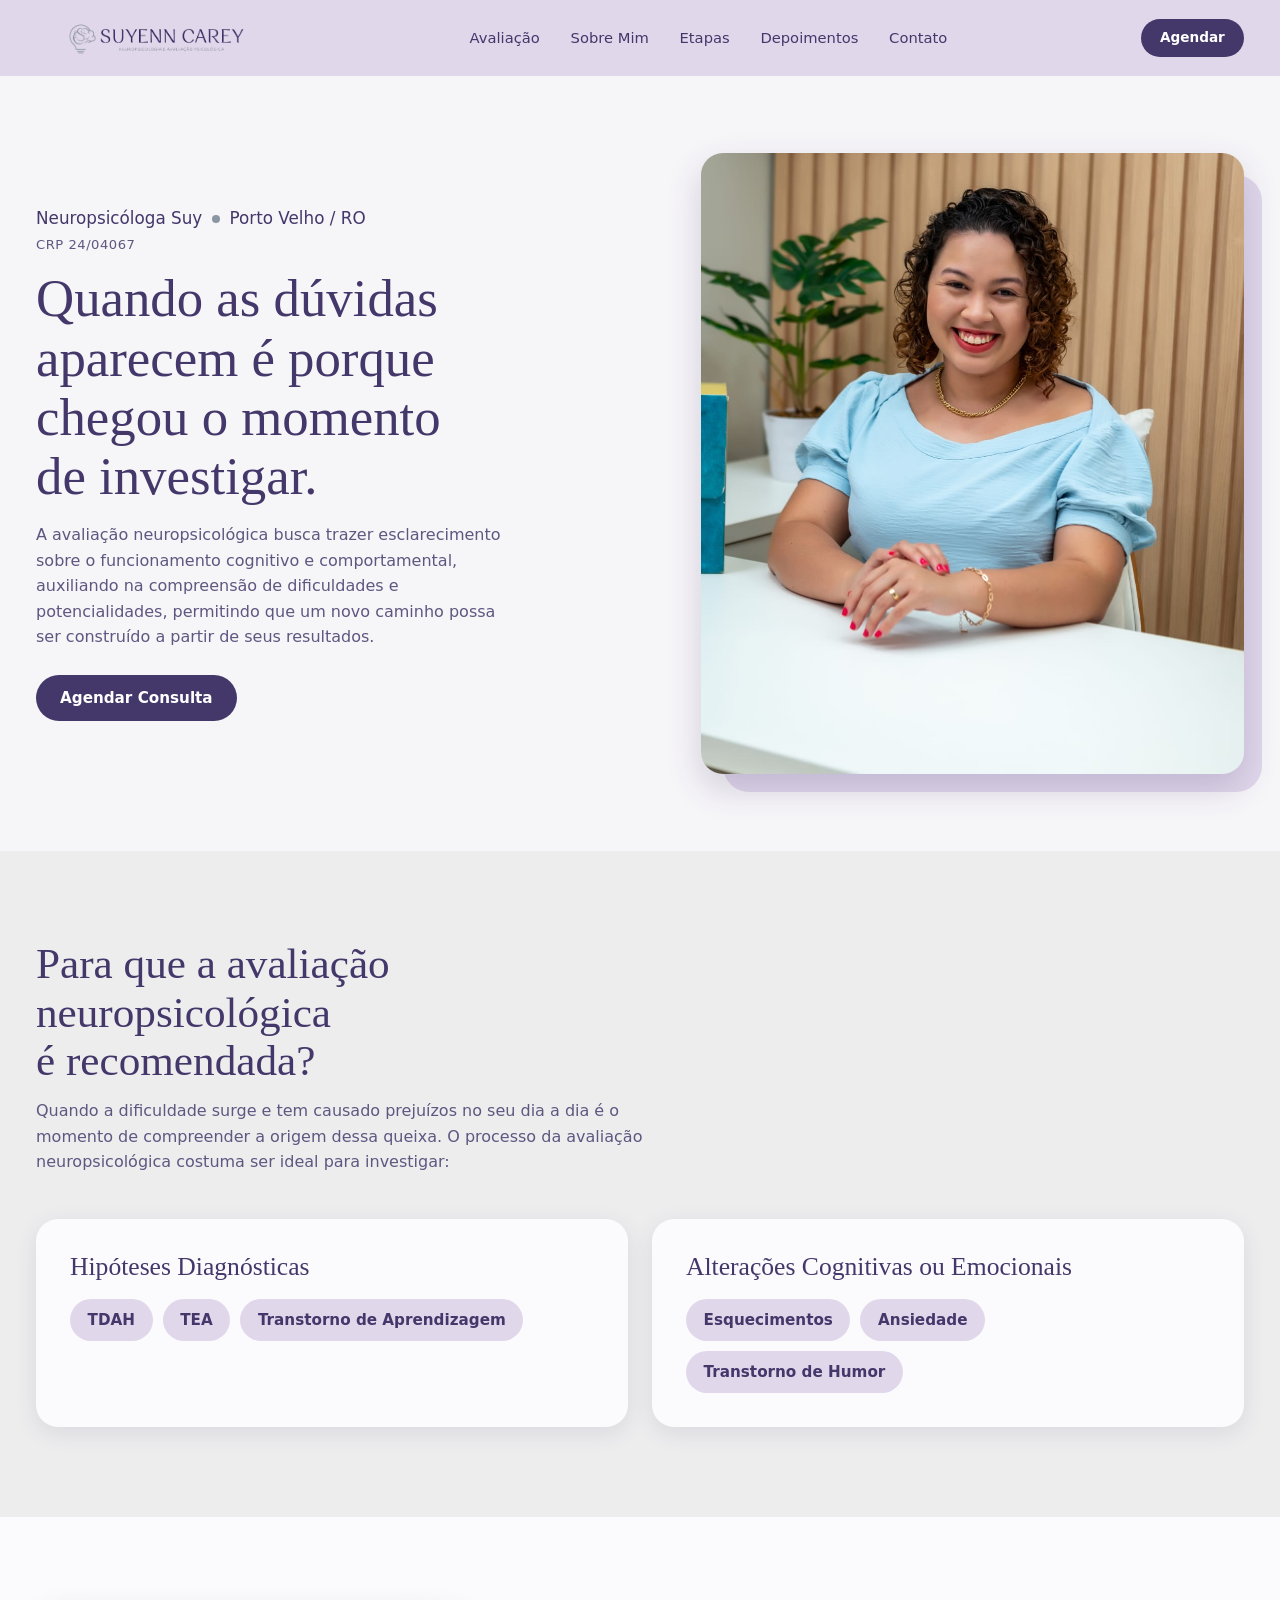
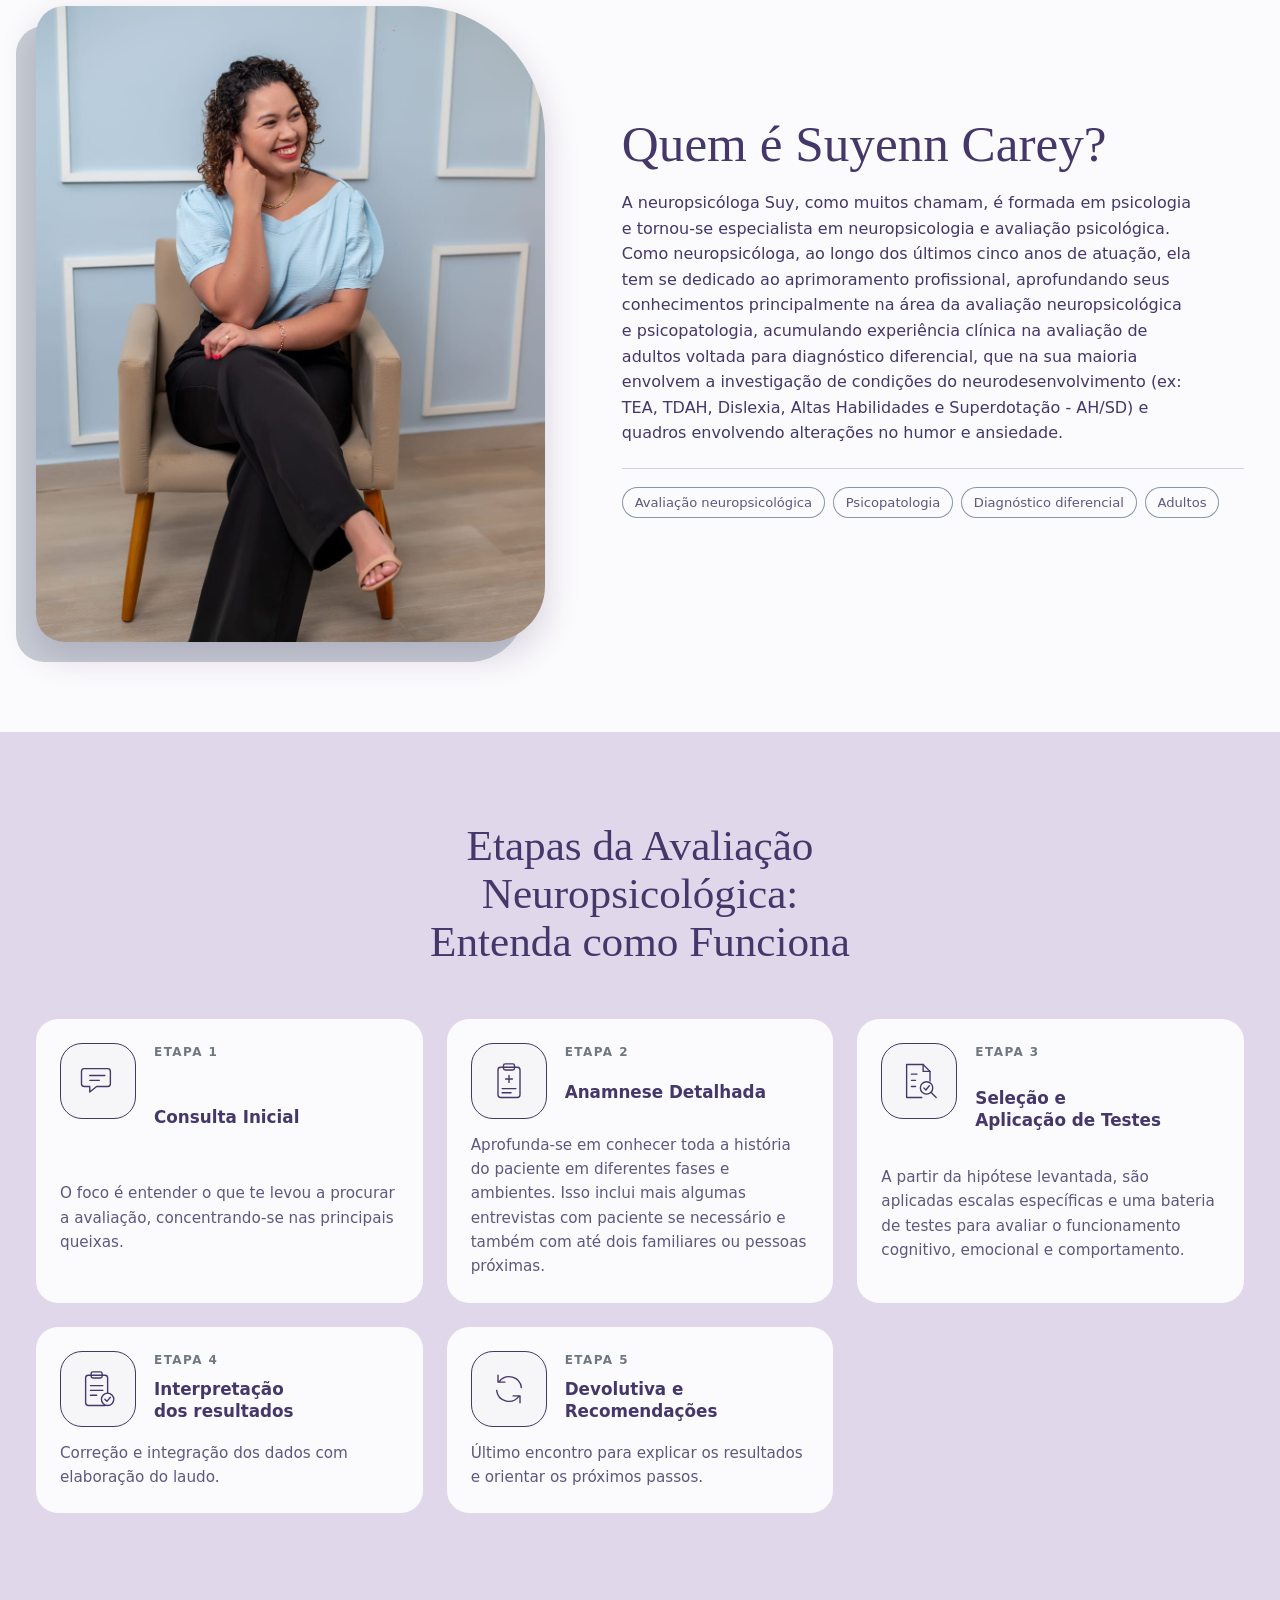
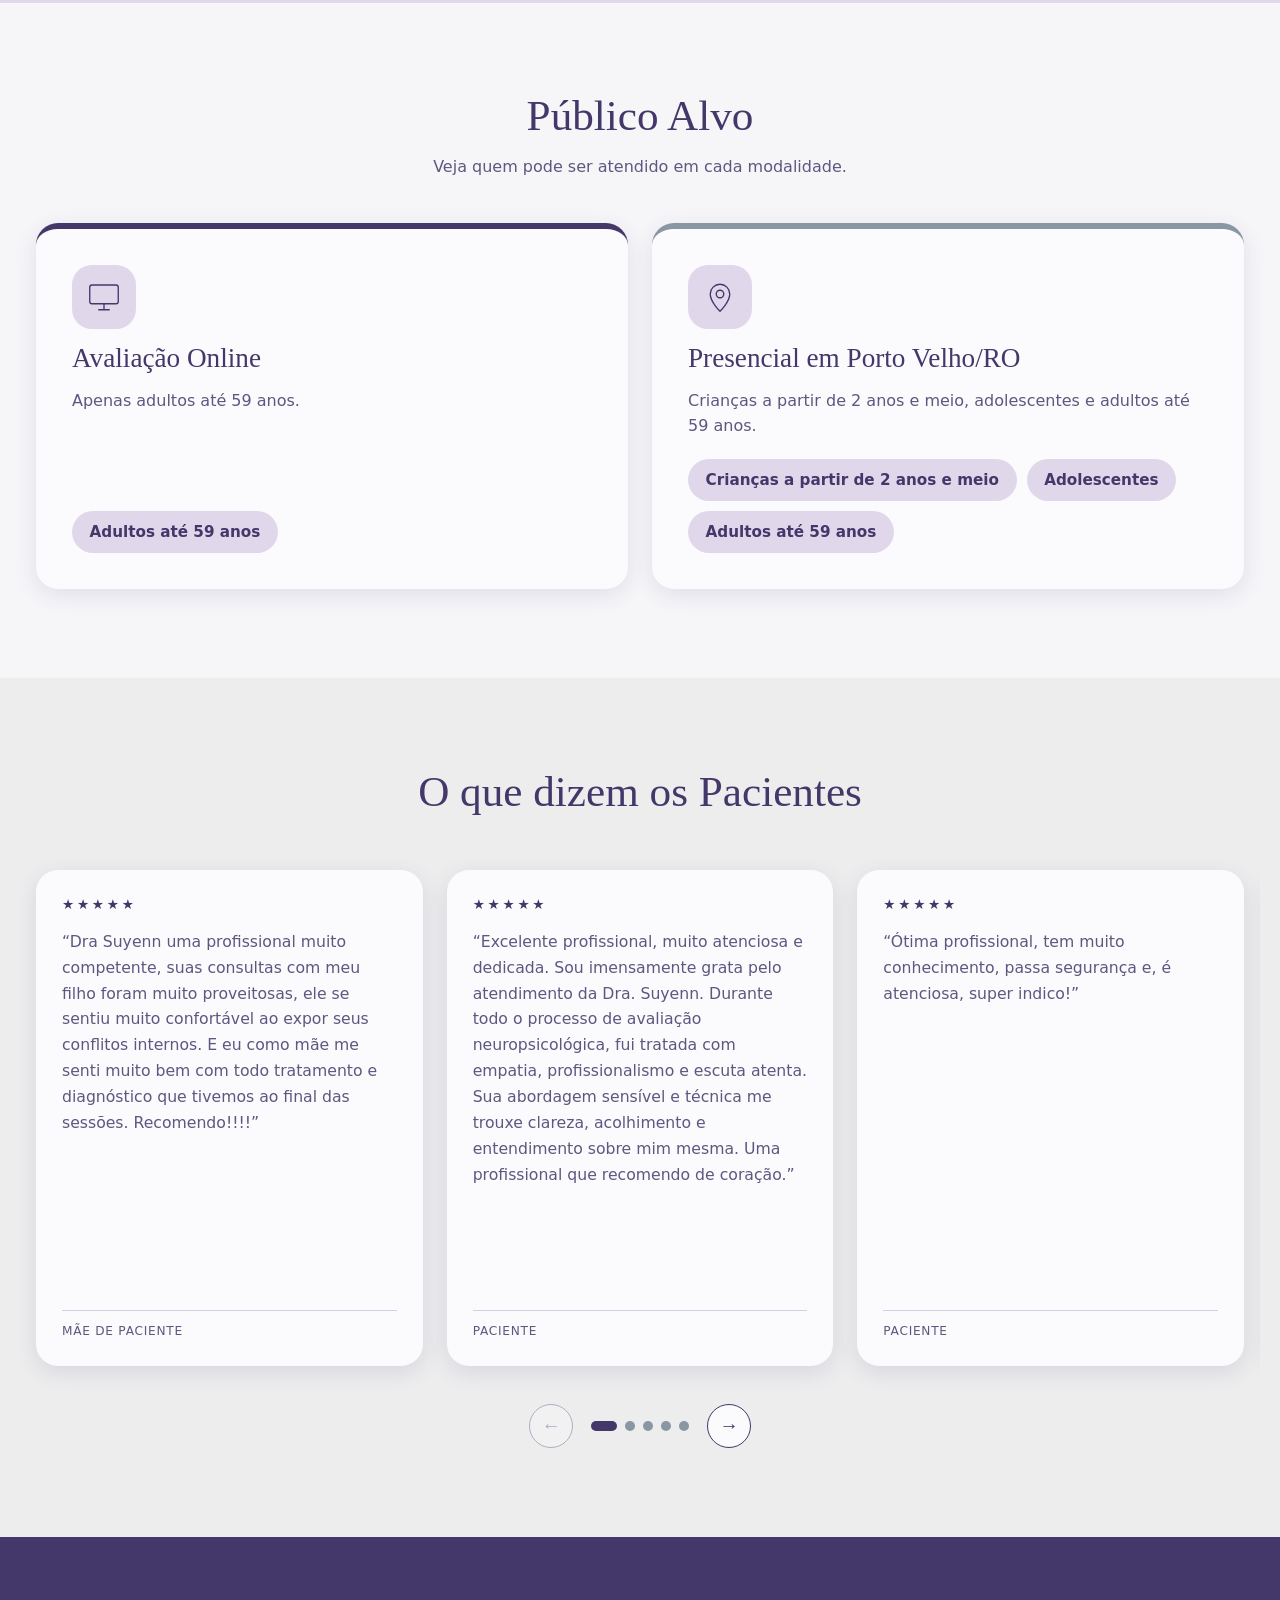
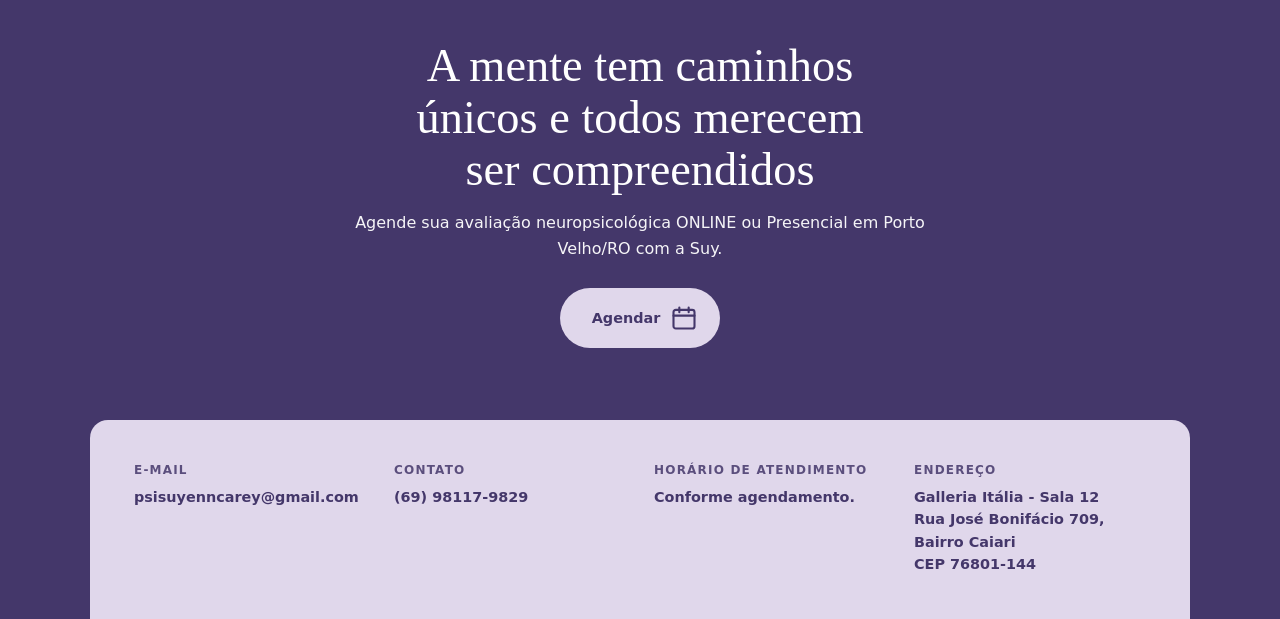
==== commit c6f479cd: "2" ====
--- a/index.html
+++ b/index.html
@@ -77,6 +77,27 @@
     </div>
   </section>
 
+      <section class="band publico" id="publico">
+    <div class="wrap center">
+      <h2 class="sec-title">Público Alvo</h2>
+      <p class="sec-sub">Veja quem pode ser atendido em cada modalidade.</p>
+      <div class="modes">
+        <article class="mode">
+          <div class="ico"><svg viewBox="0 0 48 48" aria-hidden="true"><rect x="5" y="8" width="38" height="25" rx="3"/><path d="M17 41h14M24 33v8"/></svg></div>
+          <h3>Avaliação Online</h3>
+          <p>Apenas adultos até 59 anos.</p>
+          <ul class="chips"><li>Adultos até 59 anos</li></ul>
+        </article>
+        <article class="mode pres">
+          <div class="ico"><svg viewBox="0 0 48 48" aria-hidden="true"><path d="M24 43s-13-12.500-13-23a13 13 0 0 1 26 0c0 10.500-13 23-13 23z"/><circle cx="24" cy="20" r="5"/></svg></div>
+          <h3>Presencial em Porto Velho/RO</h3>
+          <p>Crianças a partir de 2 anos e meio, adolescentes e adultos até 59 anos.</p>
+          <ul class="chips"><li>Crianças a partir de 2 anos e meio</li><li>Adolescentes</li><li>Adultos até 59 anos</li></ul>
+        </article>
+      </div>
+    </div>
+  </section>
+
   <section class="band dep" id="depoimentos">
     <div class="wrap center">
       <h2 class="sec-title">O que dizem os Pacientes</h2>
--- a/Style.css
+++ b/Style.css
@@ -1,6 +1,5 @@
-/* Layout: one-page clinic site, sections in the order of the client PDF: hero, indications, bio, steps, testimonials, contact. */
+
 :root {
-  /* Paleta do ID visual: off-white #EDEDEE, roxo #44376A, lilás #E0D7EB, cinza azulado #8B96A3 */
   --bg: #f6f5f8;          /* fundo geral, tom claro do off-white */
   --bar: #e0d7eb;         /* lilás: cabeçalho, chips */
   --ink: #44376a;         /* roxo: texto, ícones */
@@ -51,9 +50,9 @@
 
 .brand { display: flex; align-items: center; flex: none; text-decoration: none; }
 .brand img {
-  width: 240px;          /* largura da logo no site: aumente ou diminua aqui */
-  height: 64px;          /* altura da caixa; o excesso transparente é cortado */
-  object-fit: cover;     /* preenche a caixa e corta as sobras de cima e de baixo */
+  width: 240px;          
+  height: 64px;         
+  object-fit: cover;     
   object-position: center;
   display: block;
 }
@@ -130,6 +129,20 @@
 @media (max-width: 960px) { .steps { grid-template-columns: repeat(2, minmax(0, 1fr)); } }
 @media (max-width: 620px) { .steps { grid-template-columns: 1fr; } }
 
+
+
+/* público alvo */
+.publico { background: var(--bg); }
+.modes { display: grid; grid-template-columns: repeat(2, minmax(0, 1fr)); gap: 24px; margin-top: clamp(28px, 4vw, 44px); text-align: left; }
+.mode { background: var(--surface); border-radius: 22px; padding: clamp(24px, 3vw, 36px); box-shadow: 0 6px 22px rgba(68, 55, 106, .11); border-top: 6px solid var(--ink); display: flex; flex-direction: column; gap: 14px; }
+.mode.pres { border-top-color: var(--grey); }
+.mode .ico { width: 64px; height: 64px; border-radius: 20px; background: var(--bar); color: var(--ink); display: grid; place-items: center; }
+.mode .ico svg { width: 36px; height: 36px; fill: none; stroke: currentColor; stroke-width: 1.8; stroke-linecap: round; stroke-linejoin: round; }
+.mode h3 { font-size: 1.7rem; }
+.mode p { color: var(--soft); }
+.mode .chips { margin-top: auto; padding-top: 6px; }
+@media (max-width: 760px) { .modes { grid-template-columns: 1fr; } }
+
 /* 5 depoimentos: carrossel com encaixe, cards de mesma altura */
 .dep { background: var(--band); }
 .dep .viewport { position: relative; margin-top: clamp(28px, 4vw, 44px); }
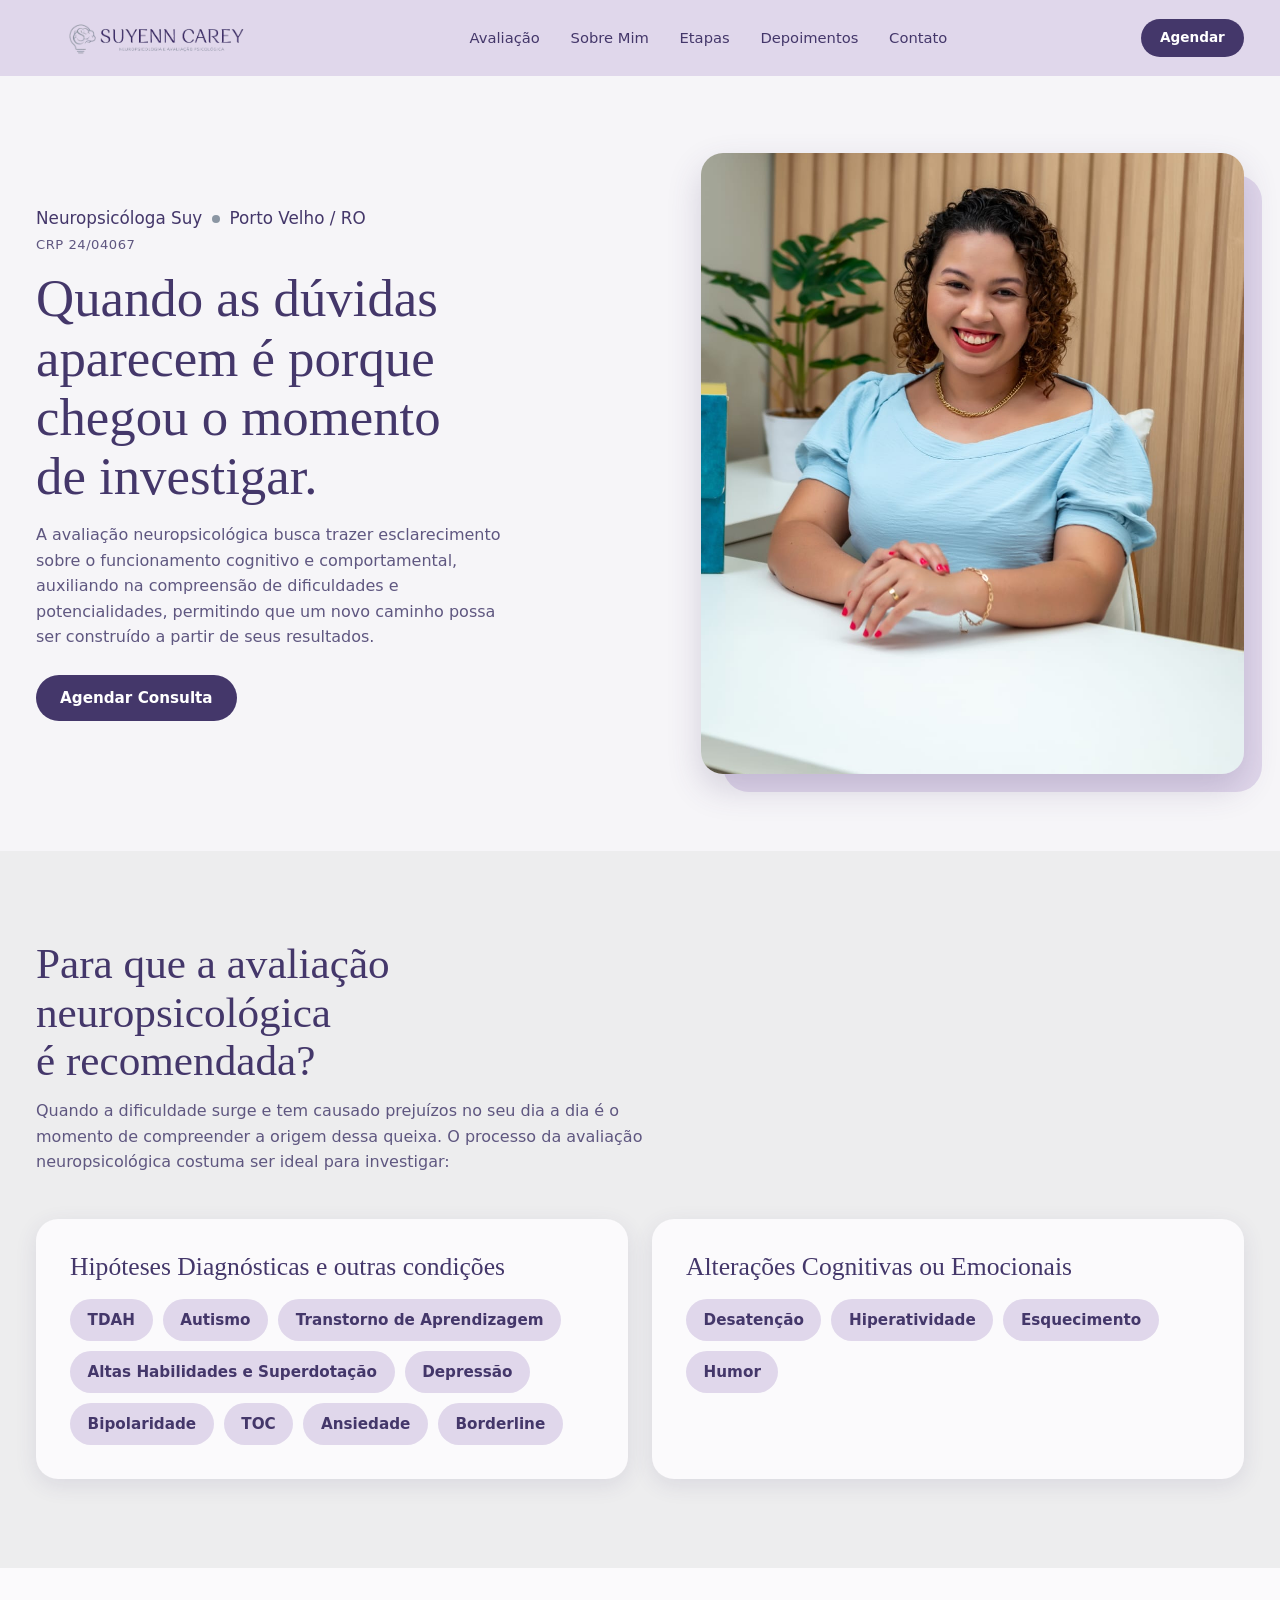
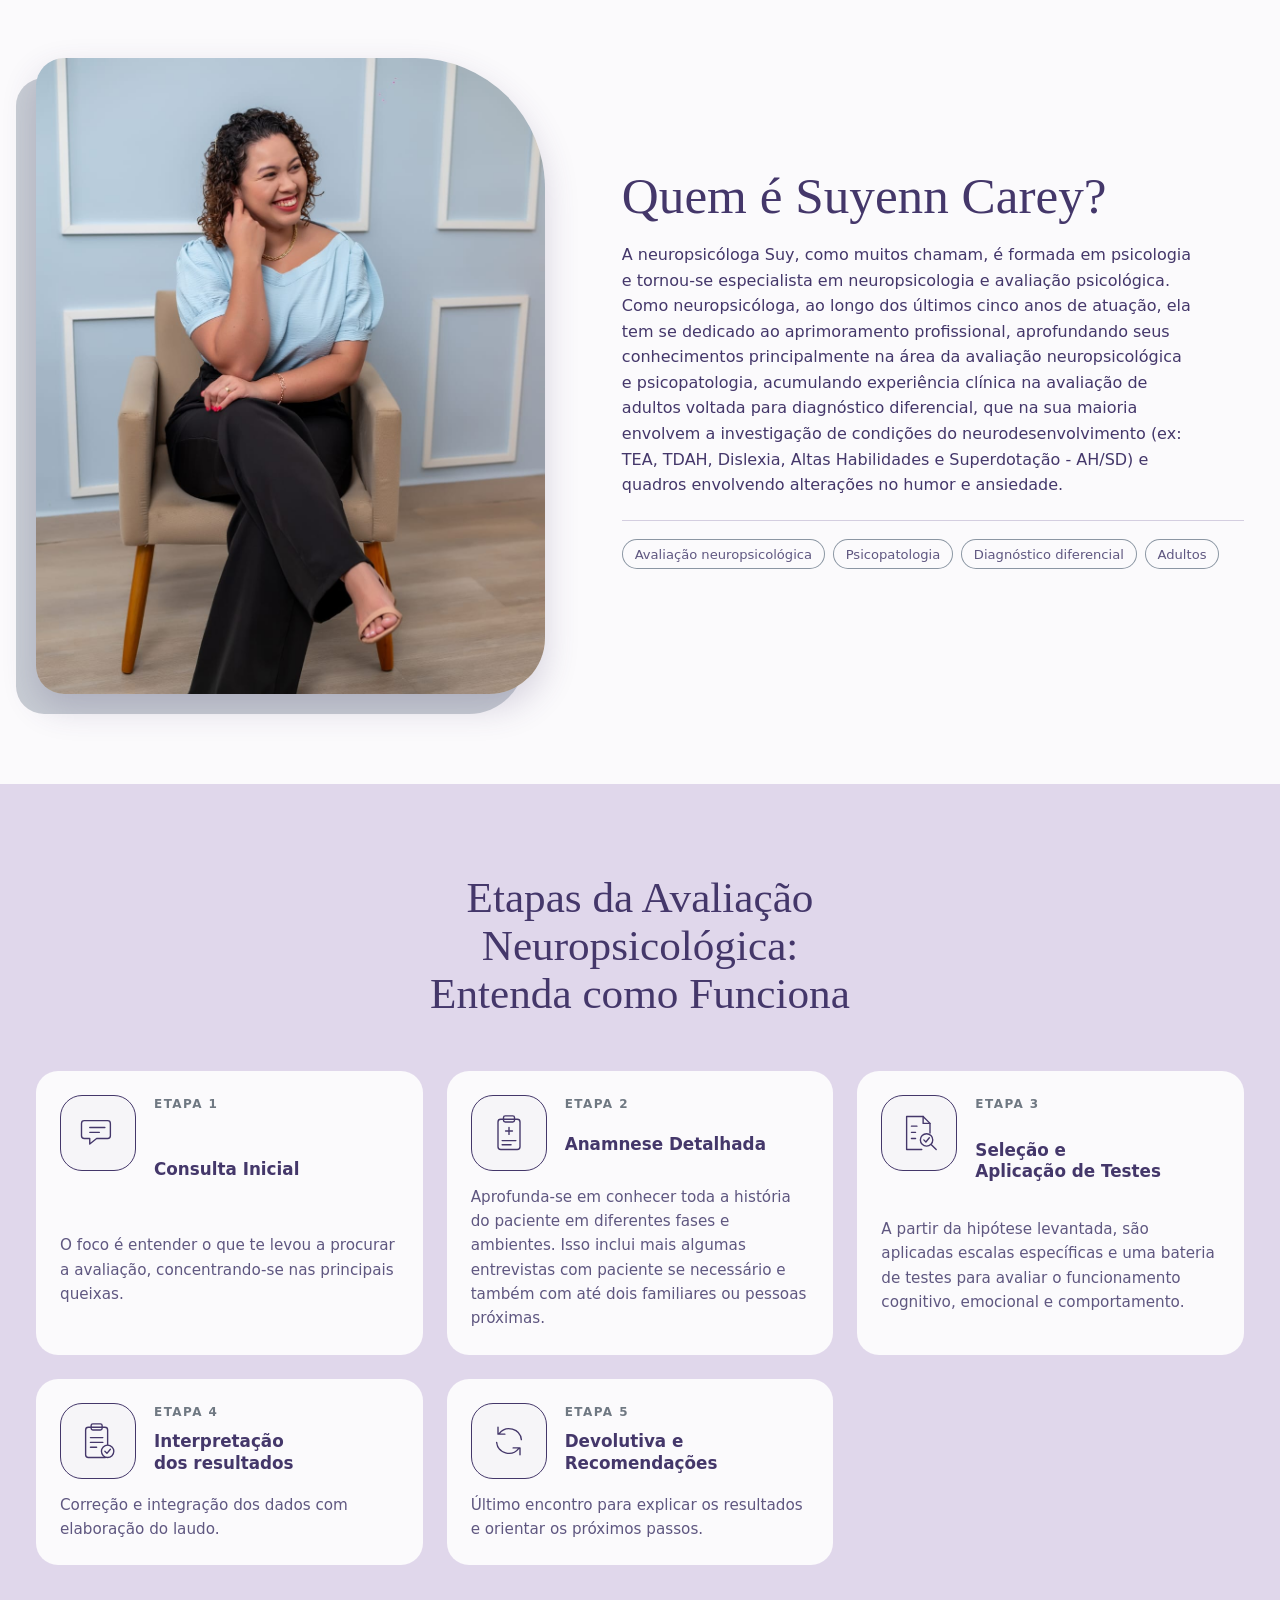
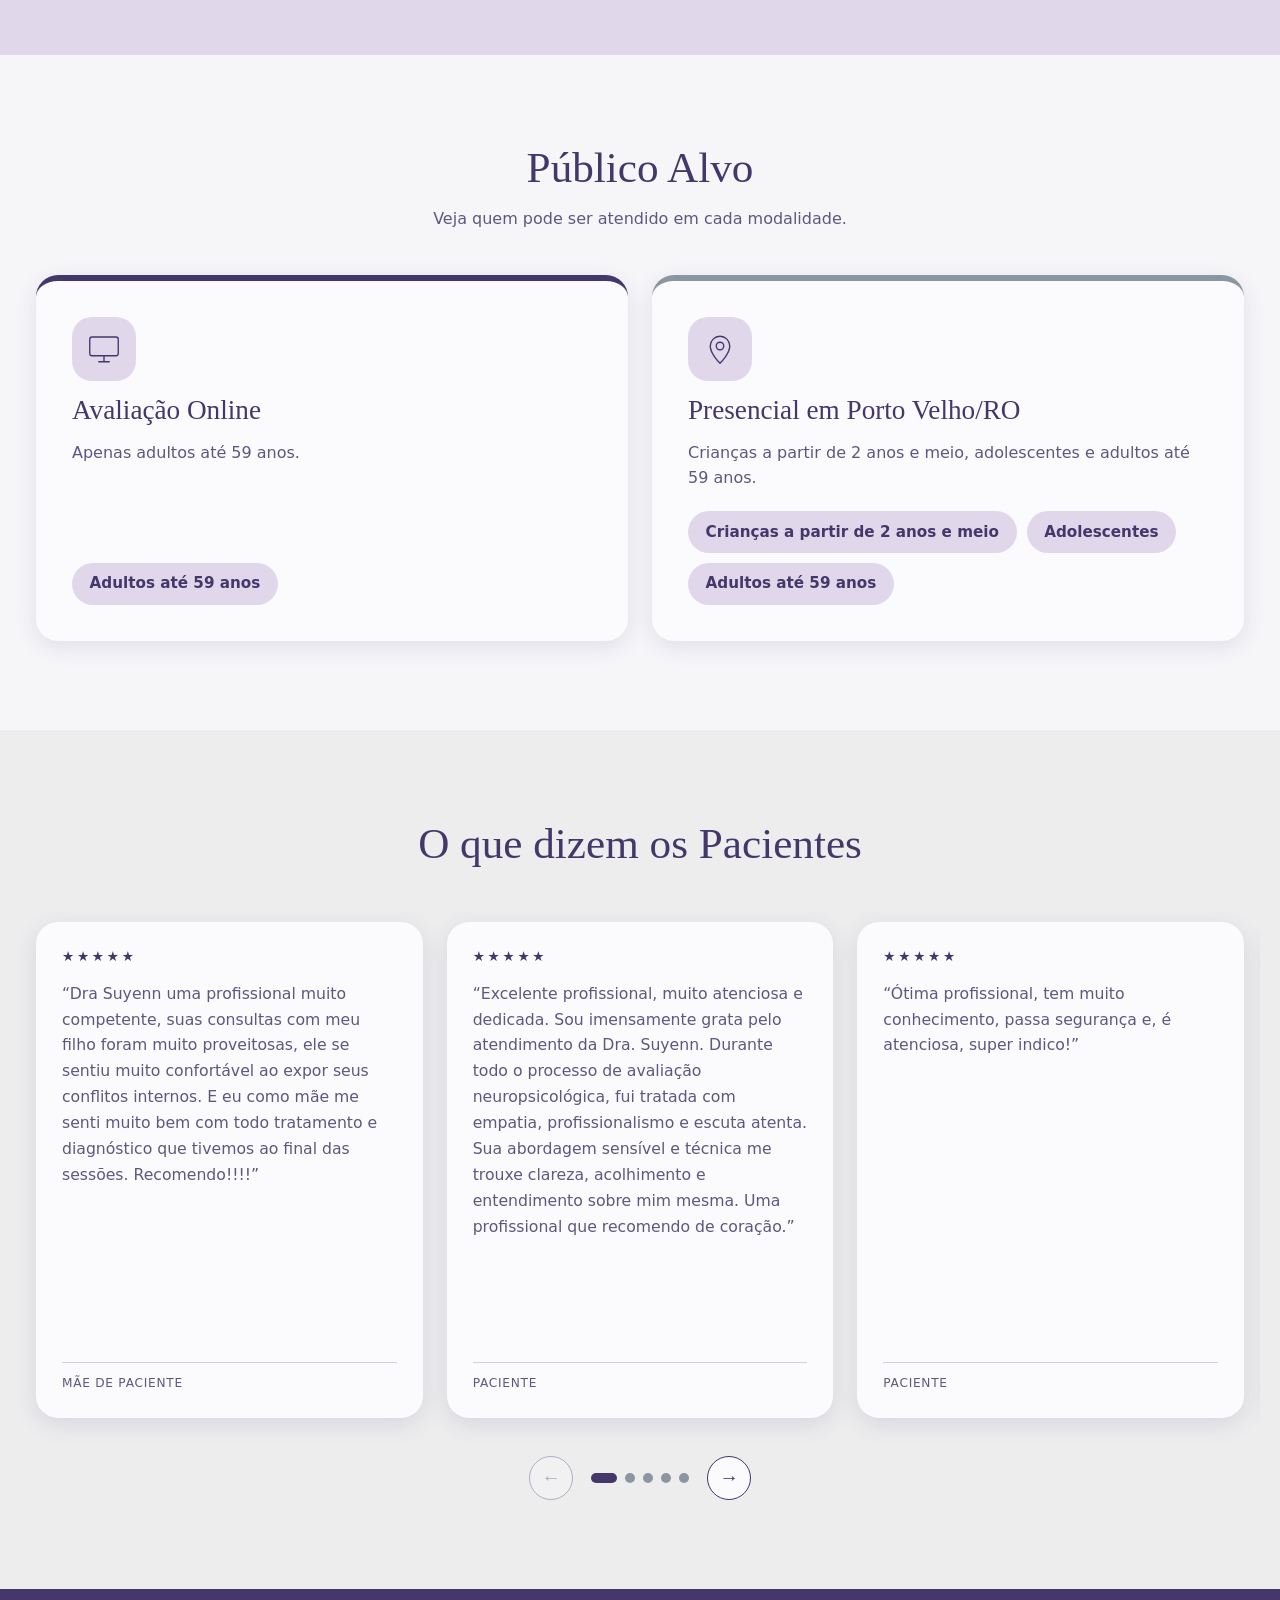
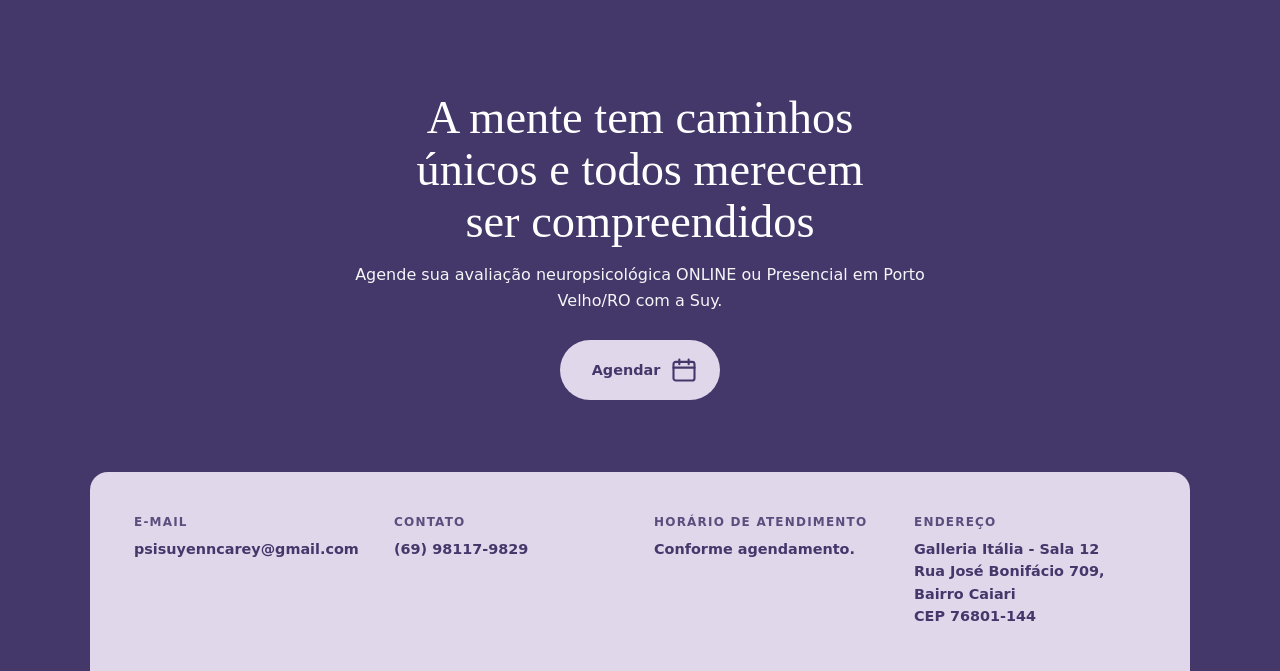
==== commit 54bd826f: "VAMOOOOOO" ====
--- a/index.html
+++ b/index.html
@@ -43,12 +43,12 @@
       <p class="sec-sub">Quando a dificuldade surge e tem causado prejuízos no seu dia a dia é o momento de compreender a origem dessa queixa. O processo da avaliação neuropsicológica costuma ser ideal para investigar:</p>
       <div class="groups">
         <div class="group">
-          <h3>Hipóteses Diagnósticas</h3>
-          <ul class="chips"><li>TDAH</li><li>TEA</li><li>Transtorno de Aprendizagem</li></ul>
+          <h3>Hipóteses Diagnósticas e outras condições</h3>
+          <ul class="chips"><li>TDAH</li><li>Autismo</li><li>Transtorno de Aprendizagem</li><li>Altas Habilidades e Superdotação</li><li>Depressão</li><li>Bipolaridade</li><li>TOC</li><li>Ansiedade</li><li>Borderline</li></ul>
         </div>
         <div class="group">
           <h3>Alterações Cognitivas ou Emocionais</h3>
-          <ul class="chips"><li>Esquecimentos</li><li>Ansiedade</li><li>Transtorno de Humor</li></ul>
+          <ul class="chips"><li>Desatenção</li><li>Hiperatividade</li><li>Esquecimento</li><li>Humor</li></ul>
         </div>
       </div>
     </div>
@@ -77,7 +77,7 @@
     </div>
   </section>
 
-      <section class="band publico" id="publico">
+    <section class="band publico" id="publico">
     <div class="wrap center">
       <h2 class="sec-title">Público Alvo</h2>
       <p class="sec-sub">Veja quem pode ser atendido em cada modalidade.</p>
